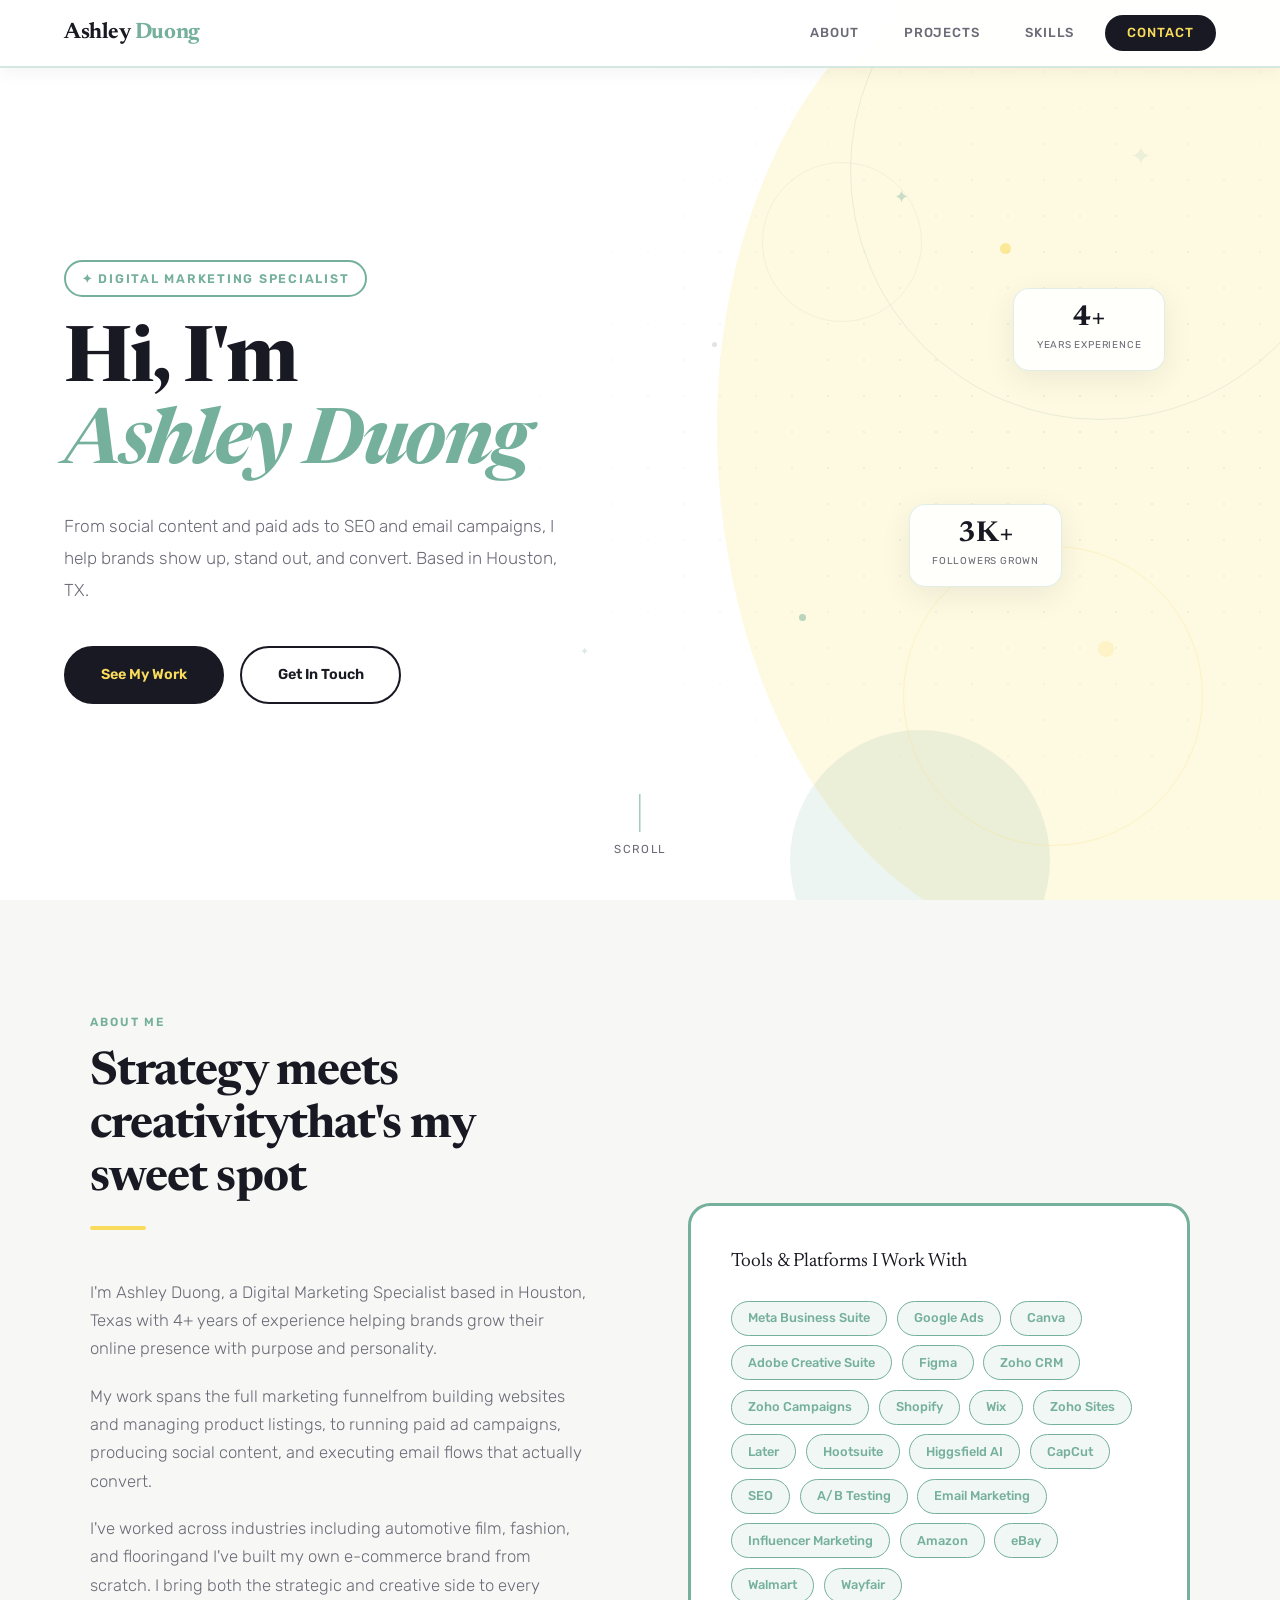
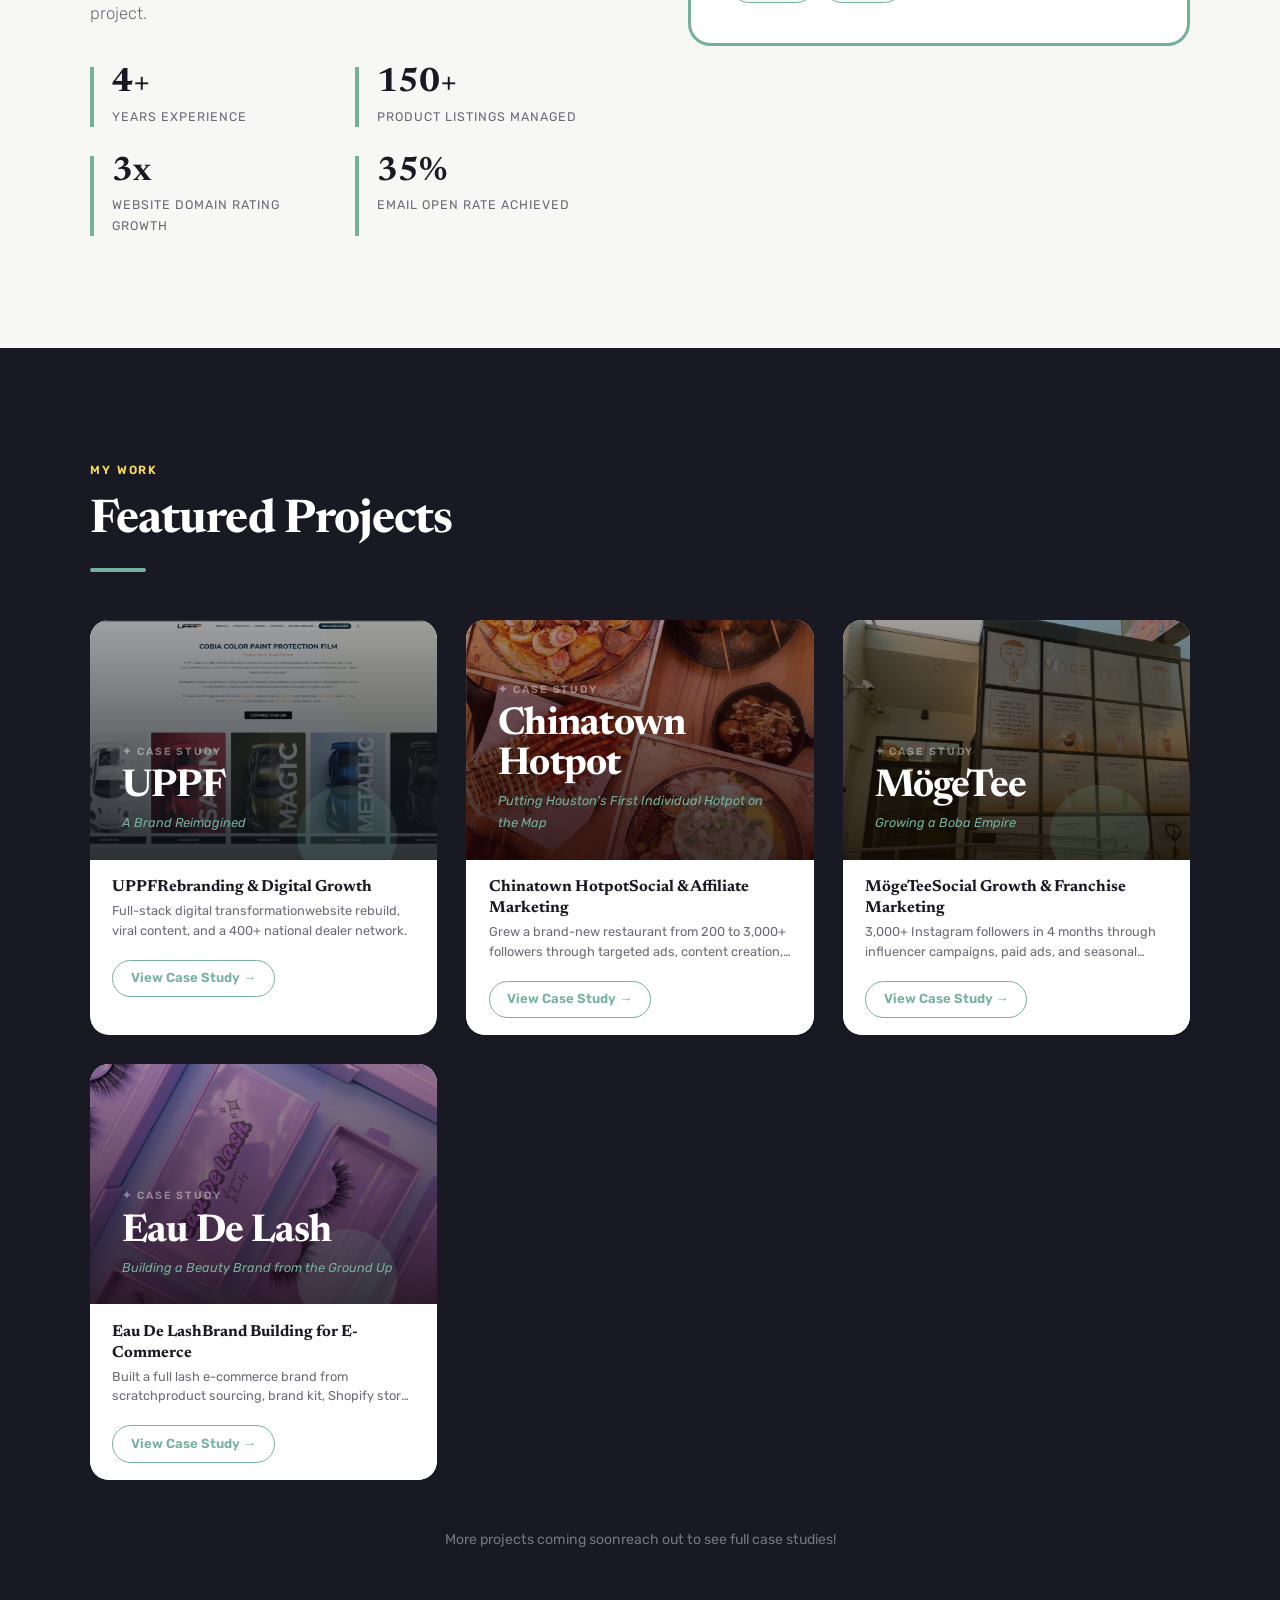
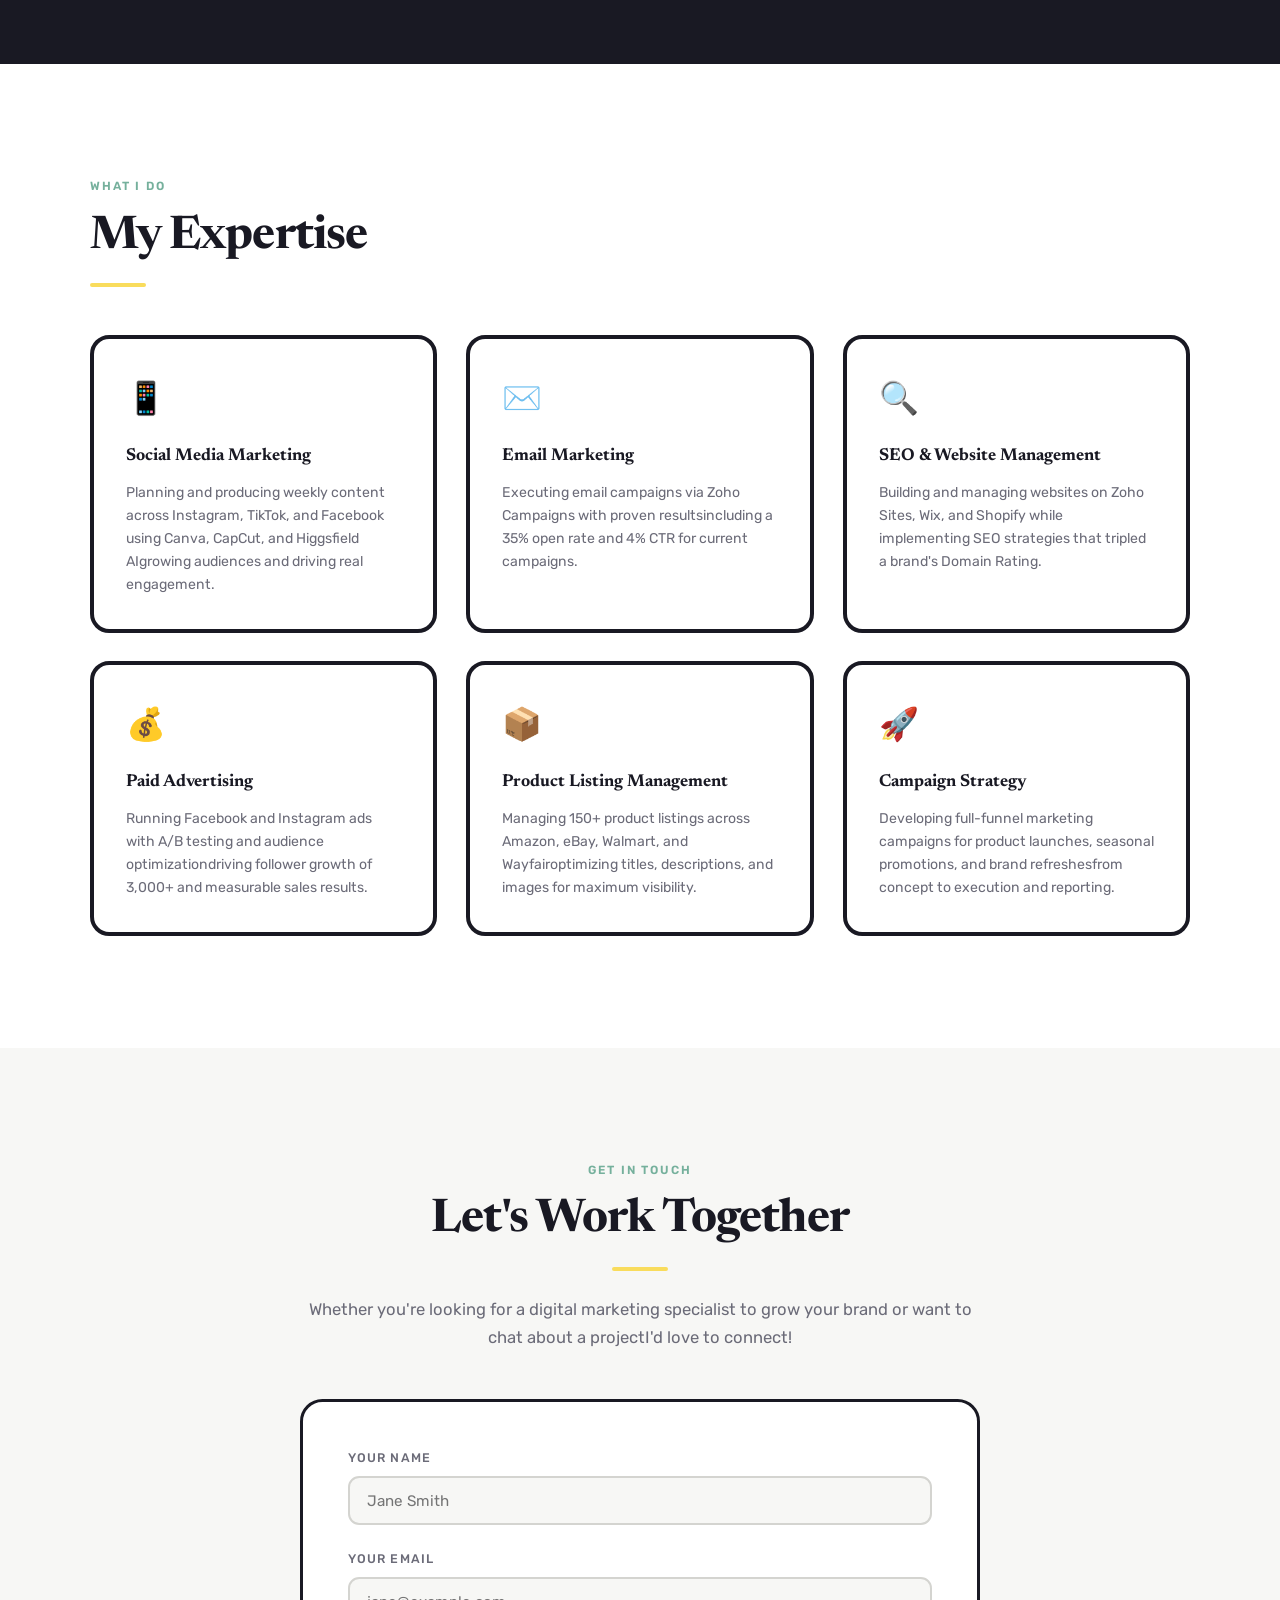
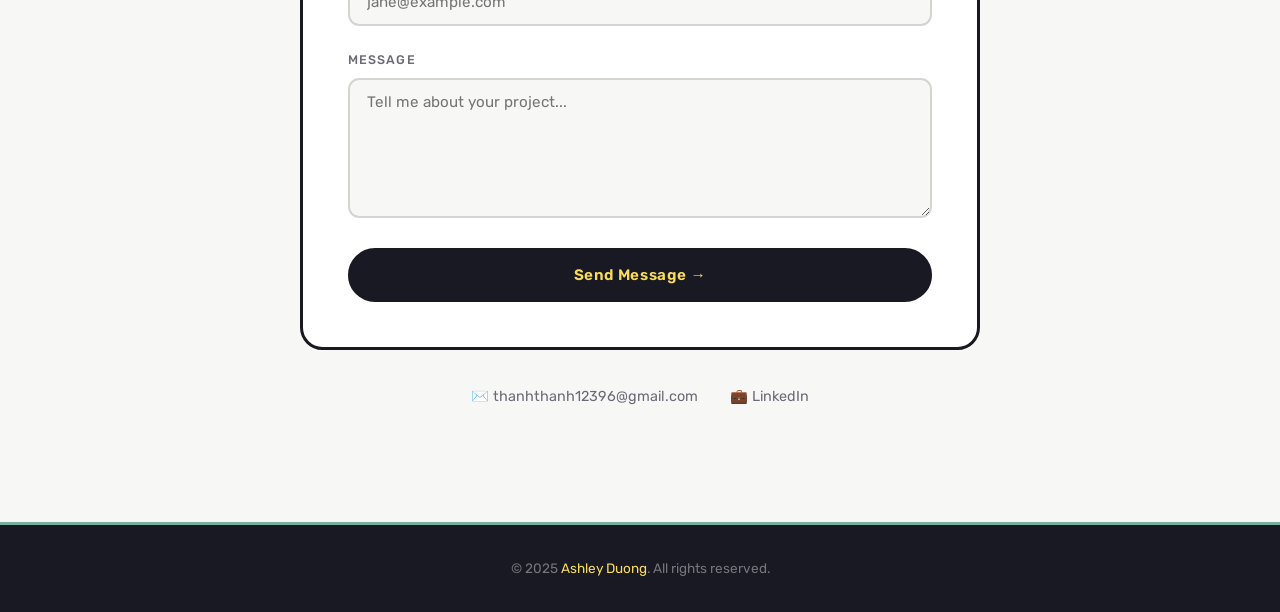
==== index.html @ 53555afc "Add parallax depth layers effect to hero banner" ====
<!DOCTYPE html>
<html lang="en">
<head>
  <meta charset="UTF-8" />
  <meta name="viewport" content="width=device-width, initial-scale=1.0" />
  <title>Ashley DuongDigital Marketing Specialist</title>
  <link href="https://fonts.googleapis.com/css2?family=Newsreader:ital,wght@0,400;0,700;1,400&family=Rubik:wght@300;400;500&display=swap" rel="stylesheet" />
  <style>
    *, *::before, *::after { box-sizing: border-box; margin: 0; padding: 0; }

    :root {
      --teal:   #75B09C;
      --dark:   #191923;
      --gold:   #F9DC5C;
      --white:  #ffffff;
      --off:    #f7f7f5;
      --muted:  #6b6b78;
      --border: #d4d4d0;
    }

    html { scroll-behavior: smooth; }

    body {
      font-family: 'Rubik', sans-serif;
      background: var(--white);
      color: var(--dark);
      font-size: 16px;
      line-height: 1.7;
    }

    /* NAV */
    nav {
      position: fixed;
      top: 0; left: 0; right: 0;
      z-index: 100;
      display: flex;
      justify-content: space-between;
      align-items: center;
      padding: 0 4rem;
      height: 68px;
      background: rgba(255,255,255,0.97);
      backdrop-filter: blur(12px);
      border-bottom: 2px solid rgba(117,176,156,0.3);
      box-shadow: 0 2px 20px rgba(0,0,0,0.06);
    }

    .nav-logo {
      font-family: 'Newsreader', serif;
      font-size: 1.4rem;
      font-weight: 700;
      color: var(--dark);
      text-decoration: none;
      letter-spacing: -0.02em;
      flex-shrink: 0;
    }
    .nav-logo span { color: var(--teal); }

    /* centre the links */
    .nav-links {
      display: flex;
      gap: 0;
      list-style: none;
      height: 100%;
    }
    .nav-links li { height: 100%; display: flex; align-items: center; }

    .nav-links a {
      text-decoration: none;
      color: var(--muted);
      font-size: 0.82rem;
      font-weight: 500;
      letter-spacing: 0.07em;
      text-transform: uppercase;
      padding: 0 1.4rem;
      height: 100%;
      display: flex;
      align-items: center;
      position: relative;
      transition: color 0.2s;
    }
    /* active underline */
    .nav-links a::after {
      content: '';
      position: absolute;
      bottom: 0; left: 1.4rem; right: 1.4rem;
      height: 3px;
      background: var(--teal);
      border-radius: 2px 2px 0 0;
      transform: scaleX(0);
      transition: transform 0.25s ease;
    }
    .nav-links a:hover { color: var(--dark); }
    .nav-links a:hover::after,
    .nav-links a.nav-active::after { transform: scaleX(1); }
    .nav-links a.nav-active { color: var(--dark); font-weight: 600; }

    .nav-cta {
      background: var(--dark) !important;
      color: var(--gold) !important;
      padding: 0.45rem 1.4rem !important;
      border-radius: 2rem;
      height: auto !important;
      margin-left: 0.5rem;
    }
    .nav-cta::after { display: none !important; }
    .nav-cta:hover { background: var(--teal) !important; color: var(--white) !important; }

    /* hamburger */
    .nav-hamburger {
      display: none;
      flex-direction: column;
      gap: 5px;
      cursor: pointer;
      padding: 6px;
      background: none;
      border: none;
      z-index: 110;
    }
    .nav-hamburger span {
      display: block;
      width: 24px; height: 2px;
      background: var(--dark);
      border-radius: 2px;
      transition: all 0.3s;
    }
    .nav-hamburger.open span:nth-child(1) { transform: translateY(7px) rotate(45deg); }
    .nav-hamburger.open span:nth-child(2) { opacity: 0; }
    .nav-hamburger.open span:nth-child(3) { transform: translateY(-7px) rotate(-45deg); }

    /* mobile drawer */
    .nav-drawer {
      display: none;
      position: fixed;
      top: 68px; left: 0; right: 0;
      background: var(--white);
      border-bottom: 3px solid var(--teal);
      box-shadow: 0 8px 32px rgba(0,0,0,0.1);
      z-index: 99;
      flex-direction: column;
      padding: 1rem 0;
      transform: translateY(-10px);
      opacity: 0;
      transition: transform 0.25s ease, opacity 0.25s ease;
      pointer-events: none;
    }
    .nav-drawer.open {
      transform: translateY(0);
      opacity: 1;
      pointer-events: all;
    }
    .nav-drawer a {
      display: block;
      padding: 0.9rem 2rem;
      text-decoration: none;
      color: var(--muted);
      font-size: 0.85rem;
      font-weight: 500;
      letter-spacing: 0.08em;
      text-transform: uppercase;
      border-left: 3px solid transparent;
      transition: all 0.2s;
    }
    .nav-drawer a:hover,
    .nav-drawer a.nav-active {
      color: var(--dark);
      border-left-color: var(--teal);
      background: rgba(117,176,156,0.06);
    }
    .nav-drawer a.nav-drawer-cta {
      margin: 0.8rem 2rem 0.2rem;
      background: var(--dark);
      color: var(--gold) !important;
      border-radius: 2rem;
      border-left: none;
      text-align: center;
      padding: 0.75rem 1rem;
    }
    .nav-drawer a.nav-drawer-cta:hover { background: var(--teal); color: var(--white) !important; }

    /* HERO */
    #home {
      min-height: 100vh;
      display: flex;
      align-items: center;
      padding: 8rem 4rem 4rem;
      position: relative;
      overflow: hidden;
      background: var(--white);
    }

    .hero-blob {
      position: absolute;
      top: -5%; right: -8%;
      width: 52%; height: 110%;
      background: var(--gold);
      border-radius: 50% 0 0 55%;
      opacity: 0.18;
      z-index: 0;
    }

    .hero-blob2 {
      position: absolute;
      bottom: -10%; right: 18%;
      width: 260px; height: 260px;
      background: var(--teal);
      border-radius: 50%;
      opacity: 0.13;
      z-index: 0;
    }

    /* ── PARALLAX DEPTH LAYERS ── */
    .px-layer {
      position: absolute;
      inset: 0;
      pointer-events: none;
      will-change: transform;
    }

    /* subtle dot-grid that fades toward the left */
    .px-mesh {
      position: absolute;
      inset: 0;
      background-image:
        radial-gradient(circle, rgba(117,176,156,0.28) 1px, transparent 1px);
      background-size: 36px 36px;
      background-position: 18px 18px;
      -webkit-mask-image: radial-gradient(ellipse 65% 80% at 82% 48%, black 0%, transparent 75%);
      mask-image: radial-gradient(ellipse 65% 80% at 82% 48%, black 0%, transparent 75%);
      opacity: 0.6;
    }

    /* ring outlines */
    .px-ring {
      position: absolute;
      border-radius: 50%;
    }
    .px-ring--1 {
      width: 500px; height: 500px;
      top: -80px; right: -70px;
      border: 1.5px solid rgba(117,176,156,0.16);
    }
    .px-ring--2 {
      width: 300px; height: 300px;
      bottom: 6%; right: 6%;
      border: 1px solid rgba(249,220,92,0.22);
    }
    .px-ring--3 {
      width: 160px; height: 160px;
      top: 18%; right: 28%;
      border: 1px solid rgba(117,176,156,0.1);
    }

    /* floating dots */
    .px-dot {
      position: absolute;
      border-radius: 50%;
    }
    .px-dot--1 { width:11px; height:11px; background:var(--gold);  opacity:0.55; right:21%; top:27%; }
    .px-dot--2 { width: 7px; height: 7px; background:var(--teal);  opacity:0.50; right:37%; bottom:31%; }
    .px-dot--3 { width:16px; height:16px; background:var(--gold);  opacity:0.20; right:13%; bottom:27%; }
    .px-dot--4 { width: 5px; height: 5px; background:var(--dark);  opacity:0.12; right:44%; top:38%; }

    /* sparkle marks */
    .px-sparkle {
      position: absolute;
      font-style: normal;
      color: var(--teal);
      line-height: 1;
      user-select: none;
    }
    .px-sparkle--1 { font-size:1.1rem; opacity:0.38; right:29%; top:21%; }
    .px-sparkle--2 { font-size:0.7rem; opacity:0.25; right:54%; bottom:27%; }
    .px-sparkle--3 { font-size:1.6rem; opacity:0.12; right:10%; top:16%; }

    /* glassmorphism floating stat cards */
    .px-stat {
      position: absolute;
      background: rgba(255,255,255,0.88);
      backdrop-filter: blur(14px);
      -webkit-backdrop-filter: blur(14px);
      border: 1px solid rgba(117,176,156,0.22);
      border-radius: 16px;
      padding: 1rem 1.4rem;
      display: flex;
      flex-direction: column;
      align-items: center;
      gap: 0.2rem;
      box-shadow: 0 8px 32px rgba(0,0,0,0.07), 0 1px 0 rgba(255,255,255,0.9) inset;
      animation: px-rise 0.9s cubic-bezier(.23,1,.32,1) both;
    }
    .px-stat--1 { right:9%;  top:32%; animation-delay:0.25s; }
    .px-stat--2 { right:17%; top:56%; animation-delay:0.45s; }

    .px-stat-num {
      font-family: 'Newsreader', serif;
      font-size: 1.8rem;
      font-weight: 700;
      color: var(--dark);
      line-height: 1;
    }
    .px-stat-label {
      font-size: 0.62rem;
      color: var(--muted);
      text-transform: uppercase;
      letter-spacing: 0.08em;
      white-space: nowrap;
    }

    @keyframes px-rise {
      from { opacity:0; transform:translateY(18px); }
      to   { opacity:1; transform:translateY(0); }
    }

    /* hide all parallax decorations on small screens */
    @media (max-width: 900px) {
      .px-layer:not(#heroContentLayer) { display: none; }
      .px-stat, .px-ring, .px-dot, .px-sparkle, .px-mesh { display: none; }
    }

    .hero-content { position: relative; z-index: 1; max-width: 680px; }

    .hero-tag {
      display: inline-flex;
      align-items: center;
      gap: 0.5rem;
      font-size: 0.78rem;
      letter-spacing: 0.14em;
      text-transform: uppercase;
      color: var(--teal);
      font-weight: 600;
      margin-bottom: 1.6rem;
      border: 2px solid var(--teal);
      padding: 0.35rem 1rem;
      border-radius: 2rem;
    }

    .hero-title {
      font-family: 'Newsreader', serif;
      font-size: clamp(3rem, 6vw, 5.5rem);
      line-height: 1.07;
      letter-spacing: -0.03em;
      margin-bottom: 1.5rem;
      color: var(--dark);
    }

    .hero-title em { font-style: italic; color: var(--teal); }

    .hero-title .hl {
      background: var(--gold);
      padding: 0 0.12em;
      border-radius: 4px;
    }

    .hero-sub {
      font-size: 1.08rem;
      color: var(--muted);
      max-width: 500px;
      margin-bottom: 2.5rem;
      font-weight: 300;
      line-height: 1.85;
    }

    .hero-btns { display: flex; gap: 1rem; flex-wrap: wrap; }

    .btn-primary {
      background: var(--dark);
      color: var(--gold);
      padding: 0.9rem 2.2rem;
      border-radius: 2rem;
      text-decoration: none;
      font-size: 0.9rem;
      font-weight: 600;
      border: 2px solid var(--dark);
      transition: all 0.25s;
    }

    .btn-primary:hover { background: var(--teal); border-color: var(--teal); color: var(--white); transform: translateY(-3px); }

    .btn-secondary {
      border: 2px solid var(--dark);
      color: var(--dark);
      padding: 0.9rem 2.2rem;
      border-radius: 2rem;
      text-decoration: none;
      font-size: 0.9rem;
      font-weight: 600;
      transition: all 0.25s;
    }

    .btn-secondary:hover { background: var(--dark); color: var(--gold); transform: translateY(-3px); }

    .hero-scroll {
      position: absolute;
      bottom: 2.5rem; left: 50%;
      transform: translateX(-50%);
      display: flex; flex-direction: column; align-items: center; gap: 0.5rem;
      color: var(--muted);
      font-size: 0.72rem; letter-spacing: 0.12em; text-transform: uppercase;
      animation: bounce 2s infinite;
    }

    .scroll-line { width: 1px; height: 38px; background: var(--teal); }

    @keyframes bounce {
      0%,100% { transform: translateX(-50%) translateY(0); }
      50%      { transform: translateX(-50%) translateY(7px); }
    }

    /* SECTIONS */
    section { padding: 7rem 4rem; }

    .section-label {
      font-size: 0.74rem; letter-spacing: 0.16em; text-transform: uppercase;
      color: var(--teal); font-weight: 600; margin-bottom: 0.9rem;
    }

    .section-title {
      font-family: 'Newsreader', serif;
      font-size: clamp(2rem, 4vw, 2.9rem);
      line-height: 1.15; letter-spacing: -0.02em; margin-bottom: 1.2rem;
    }

    .divider {
      width: 56px; height: 4px;
      background: var(--gold); border-radius: 2px; margin-bottom: 3rem;
    }

    /* ABOUT */
    #about { background: var(--off); }

    .about-grid {
      display: grid; grid-template-columns: 1fr 1fr;
      gap: 6rem; align-items: center;
      max-width: 1100px; margin: 0 auto;
    }

    .about-text p { color: var(--muted); margin-bottom: 1.2rem; font-weight: 300; font-size: 1.04rem; }

    .about-stats { display: grid; grid-template-columns: 1fr 1fr; gap: 1.8rem; margin-top: 2.5rem; }

    .stat { border-left: 4px solid var(--teal); padding-left: 1.1rem; }

    .stat-num { font-family: 'Newsreader', serif; font-size: 2.1rem; font-weight: 700; color: var(--dark); line-height: 1; }

    .stat-label { font-size: 0.78rem; color: var(--muted); text-transform: uppercase; letter-spacing: 0.08em; margin-top: 0.3rem; }

    .about-card {
      background: var(--white);
      border: 3px solid var(--teal);
      border-radius: 1.4rem; padding: 2.5rem;
    }

    .about-card-title { font-family: 'Newsreader', serif; font-size: 1.2rem; margin-bottom: 1.4rem; }

    .tag-list { display: flex; flex-wrap: wrap; gap: 0.6rem; }

    .tag {
      background: rgba(117,176,156,0.1);
      color: var(--teal);
      border: 1.5px solid var(--teal);
      padding: 0.35rem 1rem; border-radius: 2rem;
      font-size: 0.8rem; font-weight: 500;
    }

    /* SKILLS */
    #skills { background: var(--white); }

    .skills-wrap { max-width: 1100px; margin: 0 auto; }

    .skills-grid { display: grid; grid-template-columns: repeat(3, 1fr); gap: 1.8rem; }

    .skill-card {
      background: var(--white);
      border: 4px solid var(--dark);
      border-radius: 1.2rem; padding: 2rem;
      transition: transform 0.25s, box-shadow 0.25s, border-color 0.25s;
    }

    .skill-card:hover {
      transform: translateY(-6px);
      box-shadow: 6px 6px 0 var(--gold);
      border-color: var(--teal);
    }

    .skill-icon { font-size: 2rem; margin-bottom: 1rem; }

    .skill-card h3 { font-family: 'Newsreader', serif; font-size: 1.08rem; margin-bottom: 0.6rem; }

    .skill-card p { font-size: 0.88rem; color: var(--muted); line-height: 1.65; }

    /* PROJECTS */
    #projects { background: var(--dark); }

    #projects .section-label { color: var(--gold); }
    #projects .section-title { color: var(--white); }
    #projects .divider { background: var(--teal); }

    .projects-wrap { max-width: 1100px; margin: 0 auto; }

    .projects-grid { display: grid; grid-template-columns: repeat(3, 1fr); gap: 1.8rem; }

    .project-card {
      background: var(--white);
      border: none;
      border-radius: 1.2rem;
      overflow: hidden;
      padding: 0;
      display: flex;
      flex-direction: column;
      transition: transform 0.3s cubic-bezier(.22,.68,0,1.2), box-shadow 0.3s;
    }

    .project-card:hover {
      transform: translateY(-10px);
      box-shadow: 0 24px 50px rgba(0,0,0,0.4);
    }

    .project-img-area {
      flex: 3;
      position: relative;
      overflow: hidden;
      min-height: 190px;
    }

    .project-info-area,
    .project-body {
      flex: none;
      background: var(--white);
      padding: 1.1rem 1.4rem;
      display: flex;
      flex-direction: column;
      justify-content: center;
      align-items: flex-start;
    }

    .project-info-area h3,
    .project-body h3 {
      font-family: 'Newsreader', serif;
      font-size: 1rem;
      color: var(--dark);
      margin-bottom: 0.2rem;
      line-height: 1.3;
    }

    .proj-desc {
      font-size: 0.8rem;
      color: var(--muted);
      line-height: 1.55;
      display: -webkit-box;
      -webkit-line-clamp: 2;
      -webkit-box-orient: vertical;
      overflow: hidden;
    }

    /* CONTACT */
    #contact { background: var(--off); }

    .contact-wrap { max-width: 680px; margin: 0 auto; text-align: center; }

    .contact-wrap .divider { margin: 0 auto 1.5rem; }

    .contact-wrap > p { color: var(--muted); margin-bottom: 3rem; font-size: 1.04rem; }

    .contact-form {
      background: var(--white);
      border: 3px solid var(--dark);
      border-radius: 1.4rem; padding: 2.8rem; text-align: left;
    }

    .form-group { margin-bottom: 1.4rem; }

    .form-group label {
      display: block; font-size: 0.78rem; text-transform: uppercase;
      letter-spacing: 0.09em; color: var(--muted); margin-bottom: 0.5rem; font-weight: 500;
    }

    .form-group input,
    .form-group textarea {
      width: 100%; padding: 0.85rem 1.1rem;
      border: 2px solid var(--border); border-radius: 0.7rem;
      font-family: 'Rubik', sans-serif; font-size: 0.95rem;
      background: var(--off); color: var(--dark);
      outline: none; transition: border-color 0.2s;
    }

    .form-group input:focus,
    .form-group textarea:focus { border-color: var(--teal); }

    .form-group textarea { height: 140px; resize: vertical; }

    .form-submit {
      width: 100%; background: var(--dark); color: var(--gold);
      border: 2px solid var(--dark); padding: 1rem; border-radius: 2rem;
      font-family: 'Rubik', sans-serif; font-size: 0.95rem; font-weight: 600;
      cursor: pointer; transition: all 0.2s; letter-spacing: 0.04em;
    }

    .form-submit:hover { background: var(--teal); border-color: var(--teal); color: var(--white); }

    .contact-links { display: flex; justify-content: center; gap: 2rem; margin-top: 2.2rem; flex-wrap: wrap; }

    .contact-link {
      color: var(--muted); text-decoration: none; font-size: 0.9rem;
      display: flex; align-items: center; gap: 0.4rem; transition: color 0.2s;
    }

    .contact-link:hover { color: var(--teal); }

    /* FOOTER */
    footer {
      background: var(--dark); color: rgba(255,255,255,0.4);
      text-align: center; padding: 2rem; font-size: 0.85rem;
      border-top: 3px solid var(--teal);
    }

    footer span { color: var(--gold); }

    /* FADE IN */
    .fade-in { opacity: 0; transform: translateY(22px); transition: opacity 0.65s ease, transform 0.65s ease; }
    .fade-in.visible { opacity: 1; transform: translateY(0); }

    /* RESPONSIVE */
    @media (max-width: 900px) {
      nav { padding: 0 1.5rem; }
      .nav-links { display: none; }
      .nav-hamburger { display: flex; }
      .nav-drawer { display: flex; }
      section { padding: 5rem 1.5rem; }
      #home { padding: 7rem 1.5rem 4rem; }
      .about-grid { grid-template-columns: 1fr; gap: 3rem; }
      .skills-grid { grid-template-columns: 1fr; }
      .projects-grid { grid-template-columns: 1fr; }
    }

    /* FEATURED PROJECT CARD */
    .project-cover {
      flex: none;
      height: 240px;
      background: linear-gradient(135deg, #191923 0%, #192820 100%);
      padding: 1.8rem 2rem 1.6rem;
      position: relative; overflow: hidden;
      display: flex; flex-direction: column; justify-content: flex-end;
    }
    .project-cover::before {
      content: ''; position: absolute;
      top: -35px; right: -35px;
      width: 150px; height: 150px;
      border-radius: 50%; background: var(--gold); opacity: 0.09;
    }
    .project-cover::after {
      content: ''; position: absolute;
      bottom: -25px; right: 40px;
      width: 100px; height: 100px;
      border-radius: 50%; background: var(--teal); opacity: 0.15;
    }
    .cover-tag {
      font-size: 0.66rem; letter-spacing: 0.18em; text-transform: uppercase;
      color: rgba(255,255,255,0.4); font-weight: 600;
      margin-bottom: 0.4rem; position: relative; z-index: 1;
    }
    .cover-brand {
      font-family: 'Newsreader', serif;
      font-size: 2.4rem; font-weight: 700; color: var(--white);
      line-height: 1.05; letter-spacing: -0.02em;
      position: relative; z-index: 1;
    }
    .cover-sub {
      font-size: 0.8rem; color: var(--teal);
      margin-top: 0.3rem; font-style: italic;
      position: relative; z-index: 1;
    }
    .project-body { flex: none; }
    .view-case-study {
      display: inline-flex; align-items: center; gap: 0.4rem;
      margin-top: 1.2rem; font-size: 0.82rem; font-weight: 600;
      color: var(--teal); text-decoration: none;
      border: 1.5px solid var(--teal); padding: 0.4rem 1.1rem;
      border-radius: 2rem; transition: all 0.2s;
    }
    .view-case-study:hover { background: var(--teal); color: var(--white); }

    /* SECTION PROGRESS BAR */
    .section-progress {
      position: fixed;
      top: 73px; left: 0; right: 0;
      z-index: 90;
      background: var(--white);
      border-bottom: 1.5px solid rgba(0,0,0,0.07);
      box-shadow: 0 2px 16px rgba(0,0,0,0.06);
      transform: translateY(-100%);
      opacity: 0;
      transition: transform 0.35s ease, opacity 0.35s ease;
      pointer-events: none;
    }
    .section-progress.visible {
      transform: translateY(0);
      opacity: 1;
      pointer-events: all;
    }
    .progress-inner {
      max-width: 700px;
      margin: 0 auto;
      display: flex;
      align-items: center;
      padding: 0 2rem;
    }
    .progress-step {
      display: flex;
      flex-direction: column;
      align-items: center;
      gap: 0.3rem;
      padding: 0.8rem 1rem;
      cursor: pointer;
      text-decoration: none;
      flex: 1;
      position: relative;
      transition: all 0.2s;
    }
    .step-dot {
      width: 10px; height: 10px;
      border-radius: 50%;
      background: #d4d4d0;
      border: 2px solid #d4d4d0;
      transition: all 0.3s;
      position: relative;
      z-index: 1;
    }
    .step-label {
      font-size: 0.68rem;
      letter-spacing: 0.1em;
      text-transform: uppercase;
      font-weight: 600;
      color: var(--muted);
      transition: color 0.3s;
      white-space: nowrap;
    }
    .progress-step.active .step-dot {
      background: var(--teal);
      border-color: var(--teal);
      box-shadow: 0 0 0 4px rgba(117,176,156,0.2);
      transform: scale(1.3);
    }
    .progress-step.active .step-label { color: var(--dark); }
    .progress-step.done .step-dot {
      background: var(--teal);
      border-color: var(--teal);
    }
    .progress-step.done .step-label { color: var(--teal); }
    .progress-step:hover .step-label { color: var(--dark); }

    /* connecting line between dots */
    .progress-line {
      flex: 1;
      height: 2px;
      background: #d4d4d0;
      position: relative;
      overflow: hidden;
      border-radius: 1px;
      margin-bottom: 1.1rem;
    }
    .progress-line-fill {
      position: absolute;
      left: 0; top: 0; bottom: 0;
      width: 0%;
      background: var(--teal);
      transition: width 0.4s ease;
      border-radius: 1px;
    }

    @media (max-width: 900px) {
      .section-progress { top: 61px; }
      .step-label { display: none; }
      .progress-step { padding: 0.8rem 0.5rem; }
    }
  </style>
</head>
<body>

  <!-- NAV -->
  <nav>
    <a href="#home" class="nav-logo">Ashley <span>Duong</span></a>
    <ul class="nav-links">
      <li><a href="#about">About</a></li>
      <li><a href="#projects">Projects</a></li>
      <li><a href="#skills">Skills</a></li>
      <li><a href="#contact" class="nav-cta">Contact</a></li>
    </ul>
    <button class="nav-hamburger" id="hamburger" aria-label="Open menu">
      <span></span><span></span><span></span>
    </button>
  </nav>

  <!-- MOBILE DRAWER -->
  <div class="nav-drawer" id="navDrawer">
    <a href="#about">About</a>
    <a href="#projects">Projects</a>
    <a href="#skills">Skills</a>
    <a href="#contact" class="nav-drawer-cta">Contact</a>
  </div>

  <!-- HERO -->
  <section id="home">

    <!-- ▸ Layer 1 — deepest / slowest: gold blob + dot-grid mesh -->
    <div class="px-layer" data-mouse="0.016" data-scroll="0.16">
      <div class="hero-blob"></div>
      <div class="px-mesh"></div>
    </div>

    <!-- ▸ Layer 2 — mid: teal blob + ring outlines -->
    <div class="px-layer" data-mouse="0.036" data-scroll="0.30">
      <div class="hero-blob2"></div>
      <div class="px-ring px-ring--1"></div>
      <div class="px-ring px-ring--2"></div>
      <div class="px-ring px-ring--3"></div>
    </div>

    <!-- ▸ Layer 3 — near: dots, sparkles, floating stat cards -->
    <div class="px-layer" data-mouse="0.068" data-scroll="0.46">
      <div class="px-dot px-dot--1"></div>
      <div class="px-dot px-dot--2"></div>
      <div class="px-dot px-dot--3"></div>
      <div class="px-dot px-dot--4"></div>
      <span class="px-sparkle px-sparkle--1">✦</span>
      <span class="px-sparkle px-sparkle--2">✦</span>
      <span class="px-sparkle px-sparkle--3">✦</span>
      <div class="px-stat px-stat--1">
        <span class="px-stat-num">4+</span>
        <span class="px-stat-label">Years Experience</span>
      </div>
      <div class="px-stat px-stat--2">
        <span class="px-stat-num">3K+</span>
        <span class="px-stat-label">Followers Grown</span>
      </div>
    </div>

    <!-- ▸ Foreground content — almost no movement, stays grounded -->
    <div class="hero-content" id="heroContent">
      <div class="hero-tag">✦ Digital Marketing Specialist</div>
      <h1 class="hero-title">
        Hi, I'm<br>
        <em>Ashley Duong</em>
      </h1>
      <p class="hero-sub">
        From social content and paid ads to SEO and email campaigns, I help brands show up, stand out, and convert. Based in Houston, TX.
      </p>
      <div class="hero-btns">
        <a href="#projects" class="btn-primary">See My Work</a>
        <a href="#contact" class="btn-secondary">Get In Touch</a>
      </div>
    </div>

    <div class="hero-scroll">
      <div class="scroll-line"></div>
      Scroll
    </div>
  </section>

  <!-- SECTION PROGRESS BAR -->
  <div class="section-progress" id="sectionProgress">
    <div class="progress-inner">
      <a href="#about" class="progress-step" data-section="about">
        <div class="step-dot"></div>
        <span class="step-label">About</span>
      </a>
      <div class="progress-line"><div class="progress-line-fill" id="line1"></div></div>
      <a href="#projects" class="progress-step" data-section="projects">
        <div class="step-dot"></div>
        <span class="step-label">Projects</span>
      </a>
      <div class="progress-line"><div class="progress-line-fill" id="line2"></div></div>
      <a href="#skills" class="progress-step" data-section="skills">
        <div class="step-dot"></div>
        <span class="step-label">Skills</span>
      </a>
      <div class="progress-line"><div class="progress-line-fill" id="line3"></div></div>
      <a href="#contact" class="progress-step" data-section="contact">
        <div class="step-dot"></div>
        <span class="step-label">Contact</span>
      </a>
    </div>
  </div>

  <!-- ABOUT -->
  <section id="about">
    <div class="about-grid">
      <div class="about-text fade-in">
        <div class="section-label">About Me</div>
        <h2 class="section-title">Strategy meets creativitythat's my sweet spot</h2>
        <div class="divider"></div>
        <p>I'm Ashley Duong, a Digital Marketing Specialist based in Houston, Texas with 4+ years of experience helping brands grow their online presence with purpose and personality.</p>
        <p>My work spans the full marketing funnelfrom building websites and managing product listings, to running paid ad campaigns, producing social content, and executing email flows that actually convert.</p>
        <p>I've worked across industries including automotive film, fashion, and flooringand I've built my own e-commerce brand from scratch. I bring both the strategic and creative side to every project.</p>
        <div class="about-stats">
          <div class="stat"><div class="stat-num">4+</div><div class="stat-label">Years Experience</div></div>
          <div class="stat"><div class="stat-num">150+</div><div class="stat-label">Product Listings Managed</div></div>
          <div class="stat"><div class="stat-num">3x</div><div class="stat-label">Website Domain Rating Growth</div></div>
          <div class="stat"><div class="stat-num">35%</div><div class="stat-label">Email Open Rate Achieved</div></div>
        </div>
      </div>
      <div class="fade-in">
        <div class="about-card">
          <div class="about-card-title">Tools & Platforms I Work With</div>
          <div class="tag-list">
            <span class="tag">Meta Business Suite</span><span class="tag">Google Ads</span>
            <span class="tag">Canva</span><span class="tag">Adobe Creative Suite</span>
            <span class="tag">Figma</span><span class="tag">Zoho CRM</span>
            <span class="tag">Zoho Campaigns</span><span class="tag">Shopify</span>
            <span class="tag">Wix</span><span class="tag">Zoho Sites</span>
            <span class="tag">Later</span><span class="tag">Hootsuite</span>
            <span class="tag">Higgsfield AI</span><span class="tag">CapCut</span>
            <span class="tag">SEO</span><span class="tag">A/B Testing</span>
            <span class="tag">Email Marketing</span><span class="tag">Influencer Marketing</span>
            <span class="tag">Amazon</span><span class="tag">eBay</span>
            <span class="tag">Walmart</span><span class="tag">Wayfair</span>
          </div>
        </div>
      </div>
    </div>
  </section>

  <!-- PROJECTS -->
  <section id="projects">
    <div class="projects-wrap">
      <div class="section-label fade-in">My Work</div>
      <h2 class="section-title fade-in">Featured Projects</h2>
      <div class="divider fade-in"></div>
      <div class="projects-grid">

        <div class="project-card project-card--featured fade-in">
          <div class="project-cover" style="background: url('Portolio-images/Website-after/Screenshot%202026-05-20%20201746.png') center center / cover no-repeat;">
            <div style="position:absolute;inset:0;background:linear-gradient(to top,rgba(15,20,25,0.88) 0%,rgba(15,20,25,0.4) 100%);border-radius:inherit;"></div>
            <div class="cover-tag" style="position:relative;z-index:1;">✦ Case Study</div>
            <div class="cover-brand" style="position:relative;z-index:1;">UPPF</div>
            <div class="cover-sub" style="position:relative;z-index:1;">A Brand Reimagined</div>
          </div>
          <div class="project-body">
            <h3>UPPFRebranding & Digital Growth</h3>
            <p class="proj-desc">Full-stack digital transformationwebsite rebuild, viral content, and a 400+ national dealer network.</p>
            <a href="uppf.html" class="view-case-study">View Case Study →</a>
          </div>
        </div>

        <div class="project-card project-card--featured fade-in">
          <div class="project-cover" style="background: url('Portolio-images/Tasty-Point/Screenshot%202026-05-26%20181006.png') center center / cover no-repeat;">
            <div style="position:absolute;inset:0;background:linear-gradient(to top,rgba(30,5,5,0.88) 0%,rgba(30,5,5,0.4) 100%);border-radius:inherit;"></div>
            <div class="cover-tag" style="position:relative;z-index:1;">✦ Case Study</div>
            <div class="cover-brand" style="position:relative;z-index:1;">Chinatown Hotpot</div>
            <div class="cover-sub" style="position:relative;z-index:1;">Putting Houston's First Individual Hotpot on the Map</div>
          </div>
          <div class="project-body">
            <h3>Chinatown HotpotSocial & Affiliate Marketing</h3>
            <p class="proj-desc">Grew a brand-new restaurant from 200 to 3,000+ followers through targeted ads, content creation, and affiliate marketing.</p>
            <a href="hotpot.html" class="view-case-study">View Case Study →</a>
          </div>
        </div>

        <div class="project-card project-card--featured fade-in">
          <div class="project-cover" style="background: url('Portolio-images/Mogetee/731906F3-6FA8-49E6-BCA2-962BC30CC84A_1_105_c.jpeg') center center / cover no-repeat;">
            <div style="position:absolute;inset:0;background:linear-gradient(to top,rgba(20,12,0,0.88) 0%,rgba(20,12,0,0.4) 100%);border-radius:inherit;"></div>
            <div class="cover-tag" style="position:relative;z-index:1;">✦ Case Study</div>
            <div class="cover-brand" style="position:relative;z-index:1;">MögeTee</div>
            <div class="cover-sub" style="position:relative;z-index:1;">Growing a Boba Empire</div>
          </div>
          <div class="project-body">
            <h3>MögeTeeSocial Growth & Franchise Marketing</h3>
            <p class="proj-desc">3,000+ Instagram followers in 4 months through influencer campaigns, paid ads, and seasonal promotions across 50+ US locations.</p>
            <a href="mogetee.html" class="view-case-study">View Case Study →</a>
          </div>
        </div>

        <div class="project-card project-card--featured fade-in">
          <div class="project-cover" style="background: url('Portolio-images/Eaudelash/EauDeLash-newbox.jpeg') center center / cover no-repeat;">
            <div style="position:absolute;inset:0;background:linear-gradient(to top,rgba(25,10,20,0.88) 0%,rgba(25,10,20,0.4) 100%);border-radius:inherit;"></div>
            <div class="cover-tag" style="position:relative;z-index:1;">✦ Case Study</div>
            <div class="cover-brand" style="position:relative;z-index:1;">Eau De Lash</div>
            <div class="cover-sub" style="position:relative;z-index:1;">Building a Beauty Brand from the Ground Up</div>
          </div>
          <div class="project-body">
            <h3>Eau De LashBrand Building for E-Commerce</h3>
            <p class="proj-desc">Built a full lash e-commerce brand from scratchproduct sourcing, brand kit, Shopify store, and 1,300+ followers across 3 social channels.</p>
            <a href="eaulash.html" class="view-case-study">View Case Study →</a>
          </div>
        </div>

      </div>
      <p style="text-align:center; margin-top:3rem; color:rgba(255,255,255,0.4); font-size:0.88rem;">
        More projects coming soonreach out to see full case studies!
      </p>
    </div>
  </section>

  <!-- SKILLS -->
  <section id="skills">
    <div class="skills-wrap">
      <div class="section-label fade-in">What I Do</div>
      <h2 class="section-title fade-in">My Expertise</h2>
      <div class="divider fade-in"></div>
      <div class="skills-grid">
        <div class="skill-card fade-in">
          <div class="skill-icon">📱</div>
          <h3>Social Media Marketing</h3>
          <p>Planning and producing weekly content across Instagram, TikTok, and Facebook using Canva, CapCut, and Higgsfield AIgrowing audiences and driving real engagement.</p>
        </div>
        <div class="skill-card fade-in">
          <div class="skill-icon">✉️</div>
          <h3>Email Marketing</h3>
          <p>Executing email campaigns via Zoho Campaigns with proven resultsincluding a 35% open rate and 4% CTR for current campaigns.</p>
        </div>
        <div class="skill-card fade-in">
          <div class="skill-icon">🔍</div>
          <h3>SEO & Website Management</h3>
          <p>Building and managing websites on Zoho Sites, Wix, and Shopify while implementing SEO strategies that tripled a brand's Domain Rating.</p>
        </div>
        <div class="skill-card fade-in">
          <div class="skill-icon">💰</div>
          <h3>Paid Advertising</h3>
          <p>Running Facebook and Instagram ads with A/B testing and audience optimizationdriving follower growth of 3,000+ and measurable sales results.</p>
        </div>
        <div class="skill-card fade-in">
          <div class="skill-icon">📦</div>
          <h3>Product Listing Management</h3>
          <p>Managing 150+ product listings across Amazon, eBay, Walmart, and Wayfairoptimizing titles, descriptions, and images for maximum visibility.</p>
        </div>
        <div class="skill-card fade-in">
          <div class="skill-icon">🚀</div>
          <h3>Campaign Strategy</h3>
          <p>Developing full-funnel marketing campaigns for product launches, seasonal promotions, and brand refreshesfrom concept to execution and reporting.</p>
        </div>
      </div>
    </div>
  </section>

  <!-- CONTACT -->
  <section id="contact">
    <div class="contact-wrap">
      <div class="section-label fade-in">Get In Touch</div>
      <h2 class="section-title fade-in">Let's Work Together</h2>
      <div class="divider fade-in"></div>
      <p class="fade-in">Whether you're looking for a digital marketing specialist to grow your brand or want to chat about a projectI'd love to connect!</p>
      <div class="contact-form fade-in">
        <div class="form-group">
          <label>Your Name</label>
          <input type="text" placeholder="Jane Smith" />
        </div>
        <div class="form-group">
          <label>Your Email</label>
          <input type="email" placeholder="jane@example.com" />
        </div>
        <div class="form-group">
          <label>Message</label>
          <textarea placeholder="Tell me about your project..."></textarea>
        </div>
        <button class="form-submit">Send Message →</button>
      </div>
      <div class="contact-links fade-in">
        <a href="mailto:thanhthanh12396@gmail.com" class="contact-link">✉️ thanhthanh12396@gmail.com</a>
        <a href="https://linkedin.com" target="_blank" class="contact-link">💼 LinkedIn</a>
      </div>
    </div>
  </section>

  <!-- FOOTER -->
  <footer>
    <p>© 2025 <span>Ashley Duong</span>. All rights reserved.</p>
  </footer>

  <script>
    // Fade-in on scroll
    const observer = new IntersectionObserver((entries) => {
      entries.forEach(e => { if (e.isIntersecting) e.target.classList.add('visible'); });
    }, { threshold: 0.1 });
    document.querySelectorAll('.fade-in').forEach(el => observer.observe(el));

    // Hamburger menu
    const hamburger = document.getElementById('hamburger');
    const navDrawer = document.getElementById('navDrawer');
    hamburger.addEventListener('click', () => {
      hamburger.classList.toggle('open');
      navDrawer.classList.toggle('open');
    });
    // Close drawer on link click
    navDrawer.querySelectorAll('a').forEach(a => {
      a.addEventListener('click', () => {
        hamburger.classList.remove('open');
        navDrawer.classList.remove('open');
      });
    });

    // Section progress bar + nav active state
    const progressBar   = document.getElementById('sectionProgress');
    const heroSection   = document.getElementById('home');
    const sectionIds    = ['about', 'projects', 'skills', 'contact'];
    const steps         = document.querySelectorAll('.progress-step');
    const lines         = [
      document.getElementById('line1'),
      document.getElementById('line2'),
      document.getElementById('line3'),
    ];
    const navLinks       = document.querySelectorAll('.nav-links a:not(.nav-cta)');
    const drawerLinks    = document.querySelectorAll('.nav-drawer a:not(.nav-drawer-cta)');

    function updateProgress() {
      const scrollY     = window.scrollY;
      const heroBottom  = heroSection.offsetTop + heroSection.offsetHeight;

      // Show / hide the progress bar
      if (scrollY > heroBottom - 120) {
        progressBar.classList.add('visible');
      } else {
        progressBar.classList.remove('visible');
      }

      // Find active section
      let activeIdx = -1;
      sectionIds.forEach((id, i) => {
        const el = document.getElementById(id);
        if (el && scrollY >= el.offsetTop - 160) activeIdx = i;
      });

      const activeId = activeIdx >= 0 ? sectionIds[activeIdx] : '';

      // Update nav link active states
      navLinks.forEach(a => {
        a.classList.toggle('nav-active', a.getAttribute('href') === '#' + activeId);
      });
      drawerLinks.forEach(a => {
        a.classList.toggle('nav-active', a.getAttribute('href') === '#' + activeId);
      });

      // Update progress step states
      steps.forEach((step, i) => {
        step.classList.remove('active', 'done');
        if (i < activeIdx) step.classList.add('done');
        if (i === activeIdx) step.classList.add('active');
      });

      // Update connecting lines
      lines.forEach((line, i) => {
        if (i < activeIdx) {
          line.style.width = '100%';
        } else if (i === activeIdx) {
          const curr = document.getElementById(sectionIds[i]);
          const next = document.getElementById(sectionIds[i + 1]);
          if (curr && next) {
            const pct = Math.min(100, Math.max(0, ((scrollY - curr.offsetTop) / (next.offsetTop - curr.offsetTop)) * 100));
            line.style.width = pct + '%';
          } else {
            line.style.width = '0%';
          }
        } else {
          line.style.width = '0%';
        }
      });
    }

    window.addEventListener('scroll', updateProgress, { passive: true });
    updateProgress();

    // ─── PARALLAX DEPTH LAYERS ───────────────────────────────────────────────
    (function () {
      const hero    = document.getElementById('home');
      const layers  = hero.querySelectorAll('.px-layer');
      const content = document.getElementById('heroContent');
      if (!hero || !content) return;

      // Current mouse position (initialised to hero centre so nothing jumps)
      let curX = 0, curY = 0;
      let heroW = 0, heroH = 0;
      let transitioning = false;

      function measure() {
        const r = hero.getBoundingClientRect();
        heroW = r.width;
        heroH = r.height;
        // seed mouse at centre so first render is neutral
        curX = heroW / 2;
        curY = heroH / 2;
      }
      measure();
      window.addEventListener('resize', measure, { passive: true });

      // Apply transforms to every layer + content
      function applyParallax() {
        const sy = window.scrollY;
        const dx = curX - heroW / 2;   // offset from centre
        const dy = curY - heroH / 2;

        layers.forEach(layer => {
          const ms = parseFloat(layer.dataset.mouse  || 0);
          const ss = parseFloat(layer.dataset.scroll || 0);
          const tx =  dx * ms;
          const ty =  dy * ms + sy * ss;
          layer.style.transform = `translate(${tx}px, ${ty}px)`;
        });

        // Foreground content barely drifts — feels grounded, adds micro-depth
        content.style.transform = `translate(${dx * 0.006}px, ${dy * 0.006}px)`;
      }

      // Mouse move inside hero
      hero.addEventListener('mousemove', e => {
        if (transitioning) {
          // clear the ease-out transition so live tracking is instant
          layers.forEach(l => l.style.transition = '');
          content.style.transition = '';
          transitioning = false;
        }
        const r = hero.getBoundingClientRect();
        curX = e.clientX - r.left;
        curY = e.clientY - r.top;
        applyParallax();
      }, { passive: true });

      // Smooth reset when mouse leaves
      hero.addEventListener('mouseleave', () => {
        transitioning = true;
        const ease = 'transform 0.9s cubic-bezier(.23,1,.32,1)';
        layers.forEach(l => l.style.transition = ease);
        content.style.transition = ease;
        curX = heroW / 2;
        curY = heroH / 2;
        applyParallax();
        setTimeout(() => {
          layers.forEach(l => l.style.transition = '');
          content.style.transition = '';
          transitioning = false;
        }, 920);
      });

      // Scroll drives the depth-offset on all layers
      window.addEventListener('scroll', applyParallax, { passive: true });

      applyParallax(); // initial render
    })();
    // ────────────────────────────────────────────────────────────────────────
  </script>
</body>
</html>
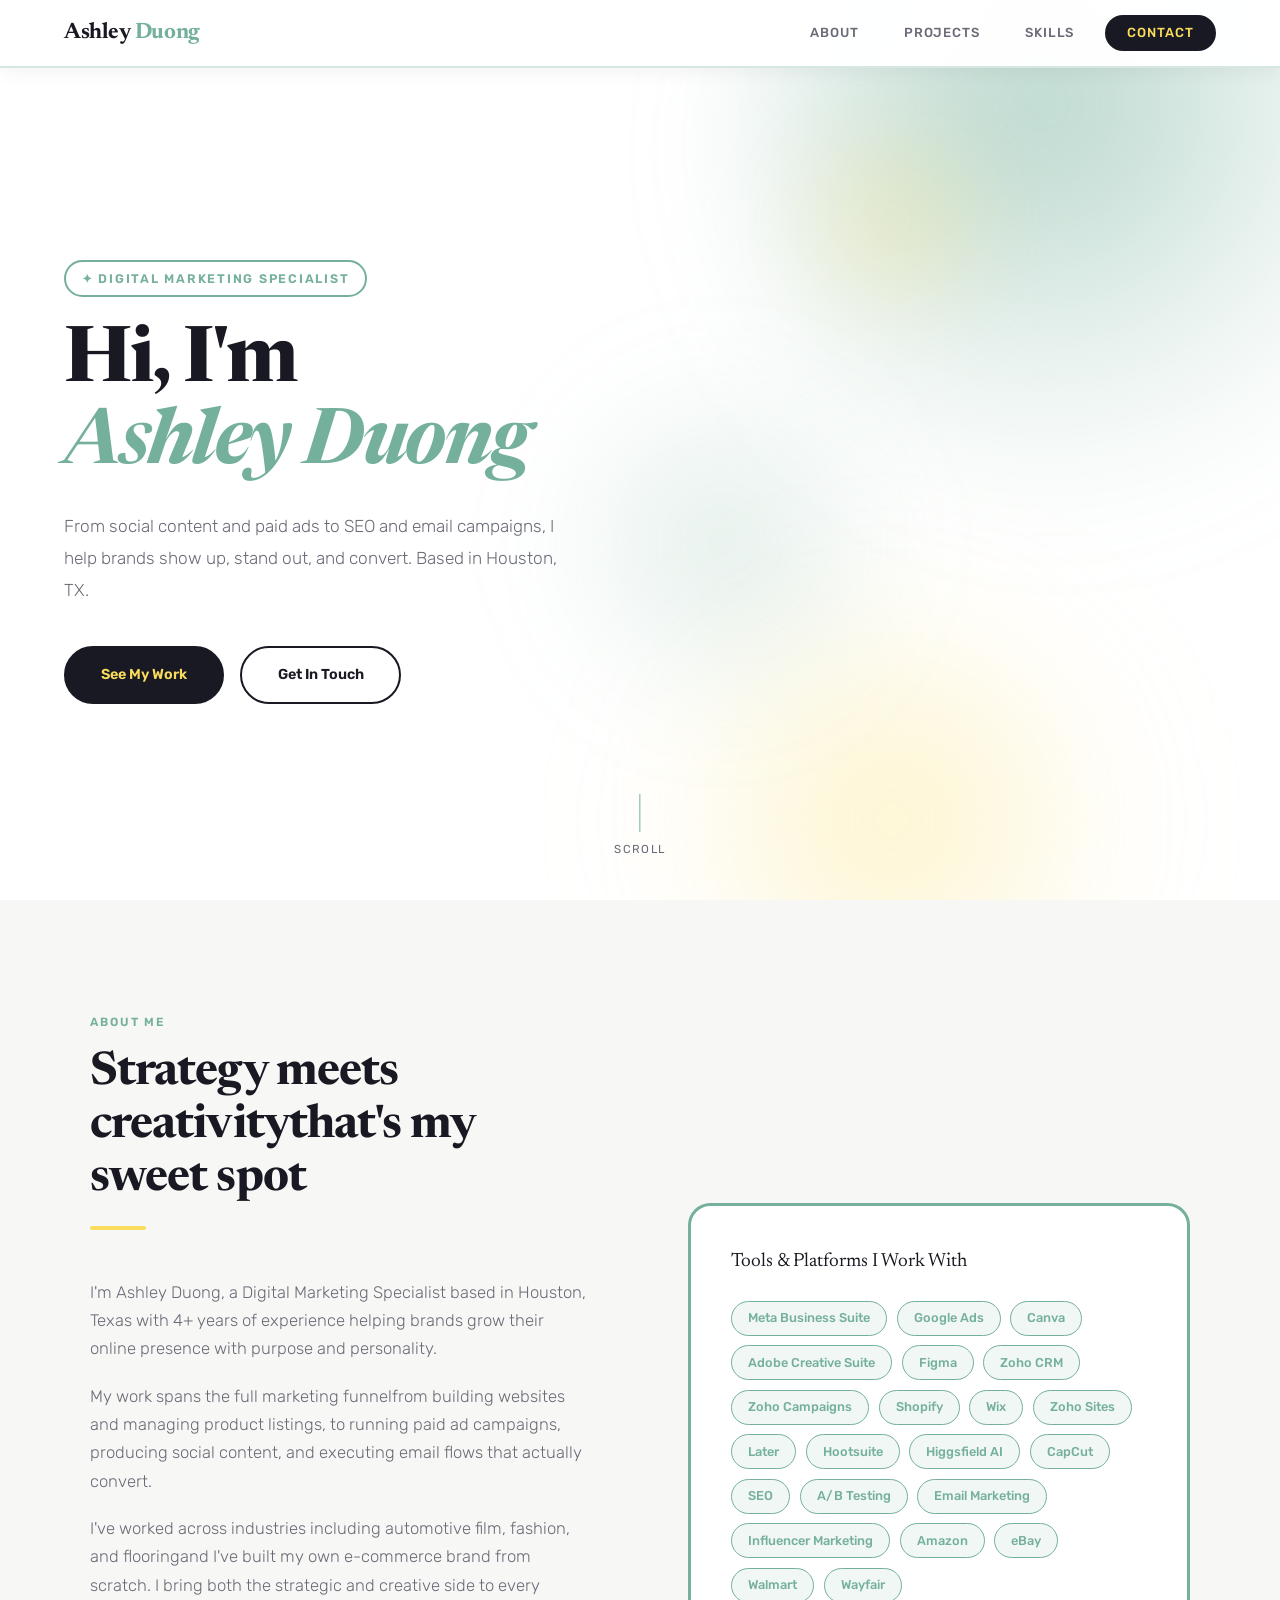
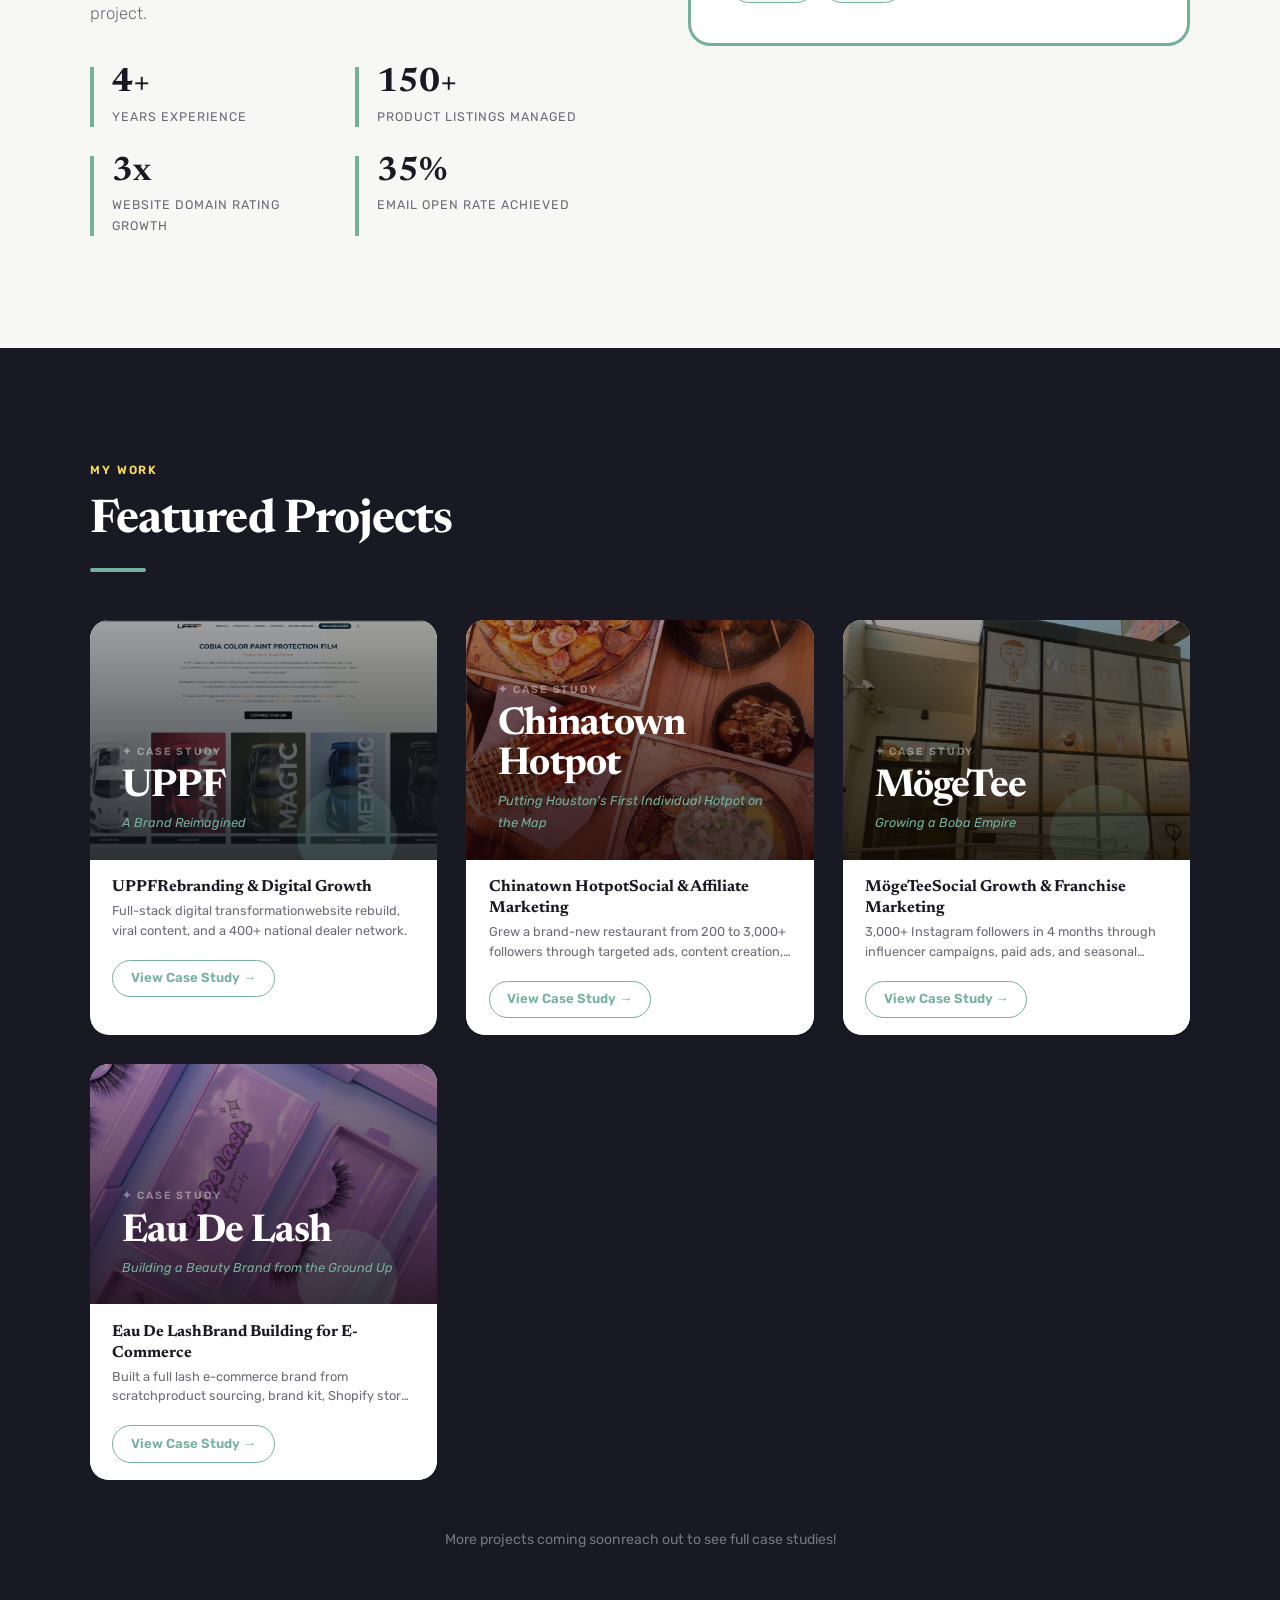
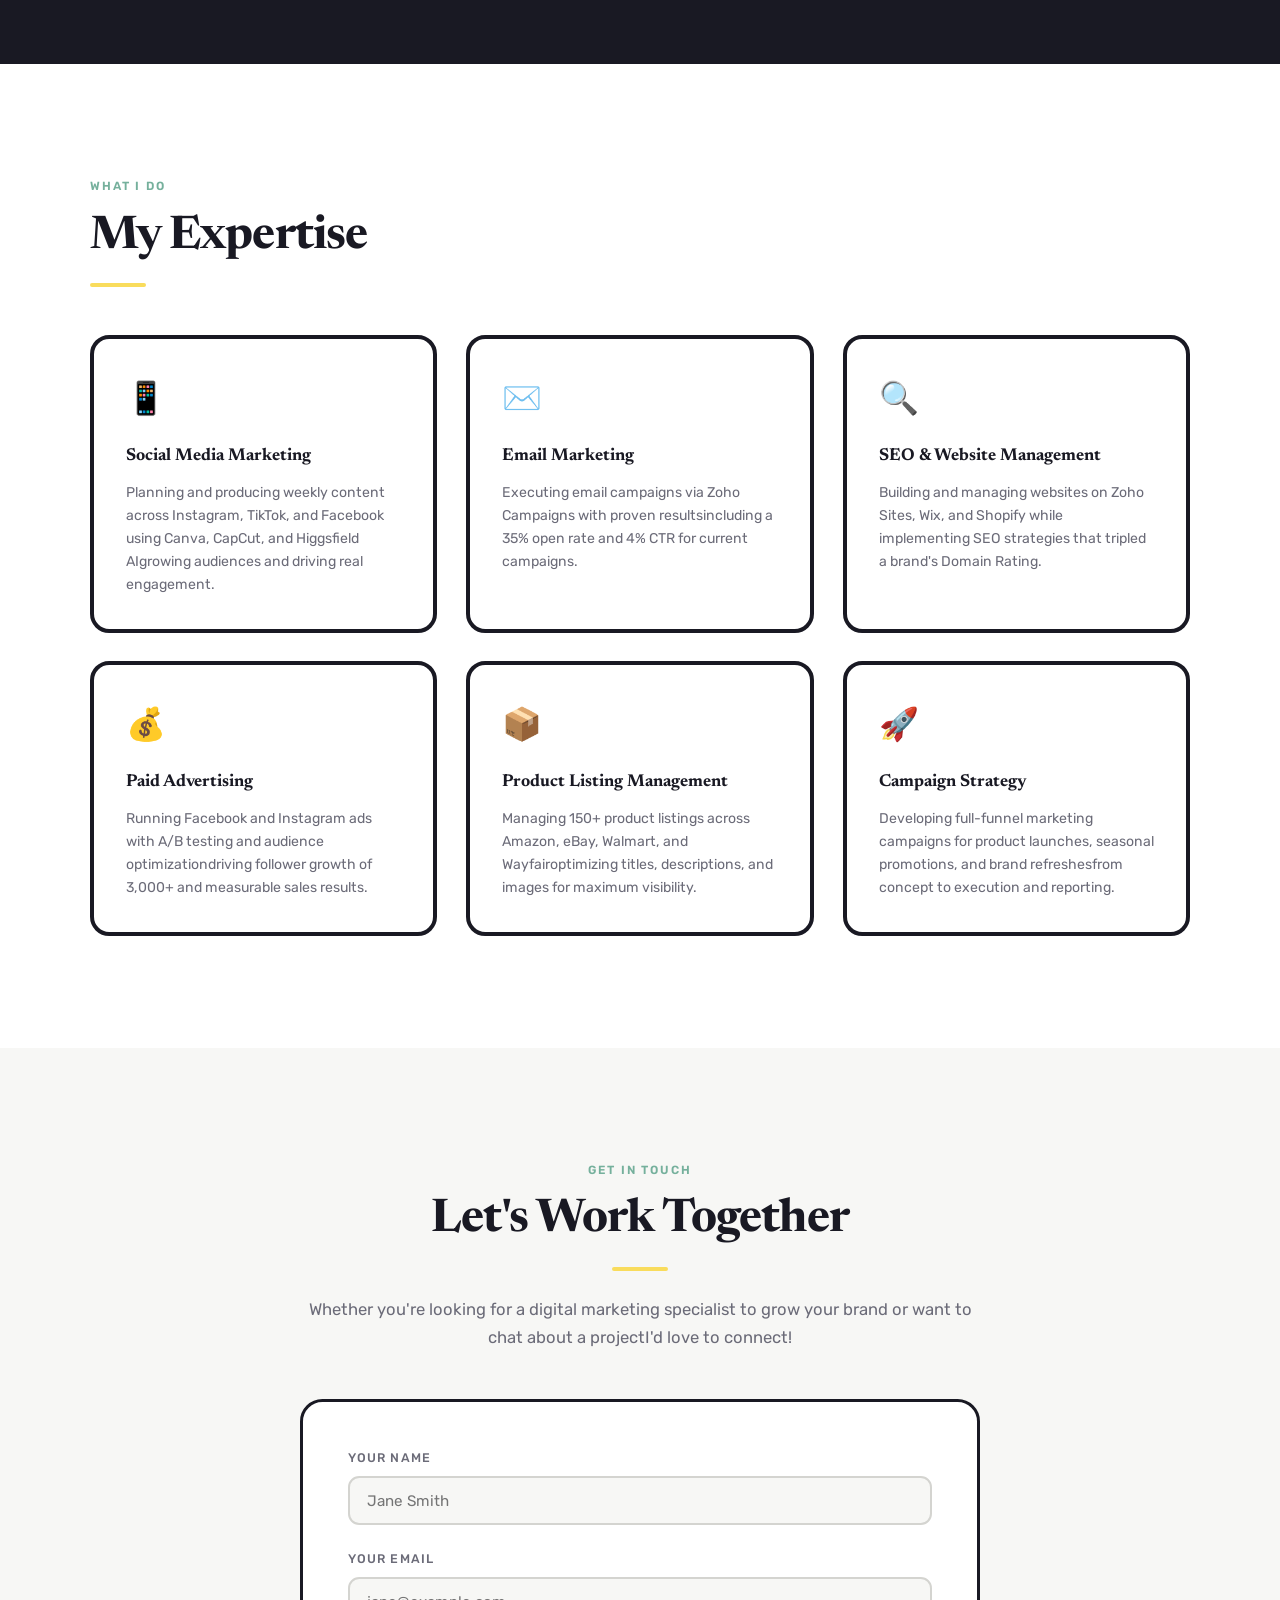
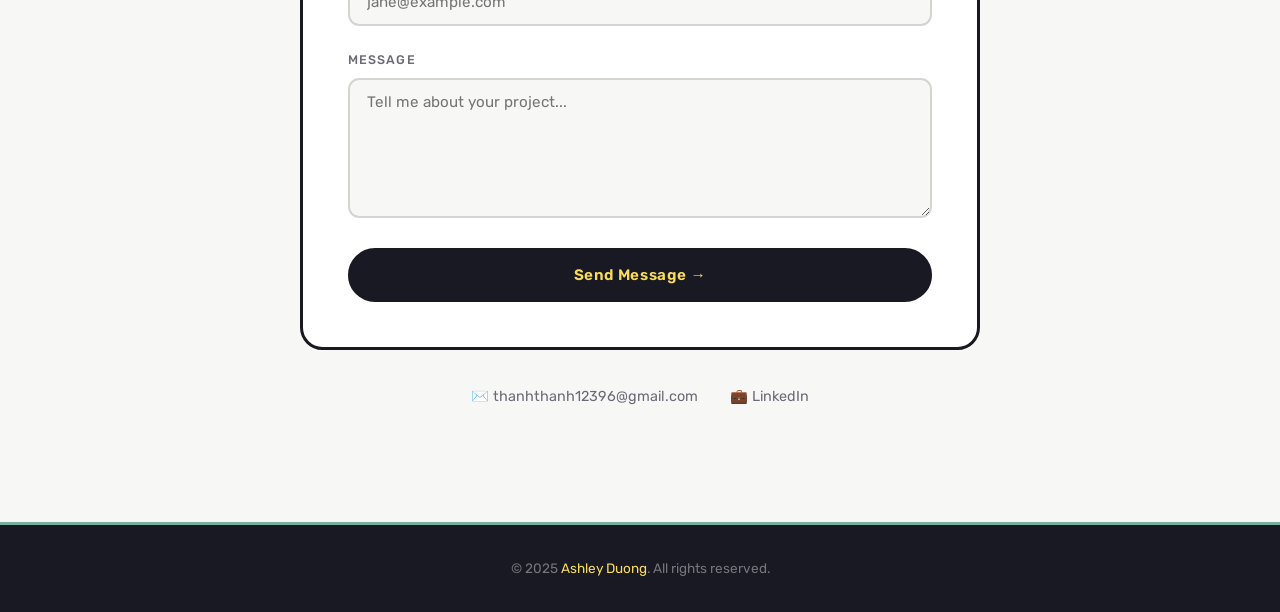
==== commit a0efc5f1: "Replace parallax layers with aurora glow + 3D tilt hero effect" ====
--- a/index.html
+++ b/index.html
@@ -188,133 +188,93 @@
       background: var(--white);
     }
 
-    .hero-blob {
-      position: absolute;
-      top: -5%; right: -8%;
-      width: 52%; height: 110%;
-      background: var(--gold);
-      border-radius: 50% 0 0 55%;
-      opacity: 0.18;
-      z-index: 0;
-    }
-
-    .hero-blob2 {
-      position: absolute;
-      bottom: -10%; right: 18%;
-      width: 260px; height: 260px;
-      background: var(--teal);
-      border-radius: 50%;
-      opacity: 0.13;
-      z-index: 0;
-    }
-
-    /* ── PARALLAX DEPTH LAYERS ── */
-    .px-layer {
+    /* ── AURORA HERO EFFECT ── */
+    .aurora-wrap {
       position: absolute;
       inset: 0;
       pointer-events: none;
-      will-change: transform;
-    }
-
-    /* subtle dot-grid that fades toward the left */
-    .px-mesh {
+      z-index: 0;
+      overflow: hidden;
+    }
+
+    /* each orb is a positioner; the inner div carries the colour + animation
+       so CSS keyframe transform doesn't fight the JS mouse-track transform   */
+    .aurora-orb { position: absolute; }
+
+    .aurora-inner {
+      width: 100%; height: 100%;
+      border-radius: 50%;
+    }
+
+    /* Orb 1 — large teal, top-right */
+    .aurora-orb--1 { width: 720px; height: 720px; top: -22%; right: -14%; }
+    .aurora-orb--1 .aurora-inner {
+      background: radial-gradient(circle at 42% 42%,
+        rgba(117,176,156,0.52) 0%, rgba(117,176,156,0.12) 48%, transparent 72%);
+      filter: blur(58px);
+      animation: aura1 9s ease-in-out infinite alternate;
+    }
+
+    /* Orb 2 — gold, bottom-right */
+    .aurora-orb--2 { width: 520px; height: 520px; bottom: -20%; right: 10%; }
+    .aurora-orb--2 .aurora-inner {
+      background: radial-gradient(circle at 50% 50%,
+        rgba(249,220,92,0.38) 0%, rgba(249,220,92,0.08) 48%, transparent 72%);
+      filter: blur(68px);
+      animation: aura2 12s ease-in-out infinite alternate;
+    }
+
+    /* Orb 3 — soft teal, mid */
+    .aurora-orb--3 { width: 400px; height: 400px; top: 38%; right: 28%; }
+    .aurora-orb--3 .aurora-inner {
+      background: radial-gradient(circle at 50% 50%,
+        rgba(117,176,156,0.22) 0%, transparent 65%);
+      filter: blur(52px);
+      animation: aura3 16s ease-in-out infinite alternate;
+    }
+
+    /* Orb 4 — accent gold, upper-mid */
+    .aurora-orb--4 { width: 260px; height: 260px; top: 10%; right: 20%; }
+    .aurora-orb--4 .aurora-inner {
+      background: radial-gradient(circle at 50% 50%,
+        rgba(249,220,92,0.28) 0%, transparent 65%);
+      filter: blur(42px);
+      animation: aura4 7s ease-in-out infinite alternate;
+    }
+
+    @keyframes aura1 {
+      0%   { transform: translate(0px,   0px)  scale(1);    }
+      50%  { transform: translate(28px, -22px) scale(1.05); }
+      100% { transform: translate(-14px, 18px) scale(0.97); }
+    }
+    @keyframes aura2 {
+      0%   { transform: translate(0px,   0px)  scale(1);    }
+      50%  { transform: translate(-22px, 16px) scale(1.06); }
+      100% { transform: translate(18px, -10px) scale(0.95); }
+    }
+    @keyframes aura3 {
+      0%   { transform: translate(0px,  0px)  scale(1);    }
+      50%  { transform: translate(16px, 24px) scale(1.08); }
+      100% { transform: translate(-18px,-6px) scale(0.94); }
+    }
+    @keyframes aura4 {
+      0%   { transform: translate(0px,   0px)  scale(1);   }
+      50%  { transform: translate(-10px,-16px) scale(1.1); }
+      100% { transform: translate(12px,  10px) scale(0.9); }
+    }
+
+    /* Soft cursor-following glow */
+    .mouse-glow {
       position: absolute;
-      inset: 0;
-      background-image:
-        radial-gradient(circle, rgba(117,176,156,0.28) 1px, transparent 1px);
-      background-size: 36px 36px;
-      background-position: 18px 18px;
-      -webkit-mask-image: radial-gradient(ellipse 65% 80% at 82% 48%, black 0%, transparent 75%);
-      mask-image: radial-gradient(ellipse 65% 80% at 82% 48%, black 0%, transparent 75%);
-      opacity: 0.6;
-    }
-
-    /* ring outlines */
-    .px-ring {
-      position: absolute;
+      width: 420px; height: 420px;
       border-radius: 50%;
-    }
-    .px-ring--1 {
-      width: 500px; height: 500px;
-      top: -80px; right: -70px;
-      border: 1.5px solid rgba(117,176,156,0.16);
-    }
-    .px-ring--2 {
-      width: 300px; height: 300px;
-      bottom: 6%; right: 6%;
-      border: 1px solid rgba(249,220,92,0.22);
-    }
-    .px-ring--3 {
-      width: 160px; height: 160px;
-      top: 18%; right: 28%;
-      border: 1px solid rgba(117,176,156,0.1);
-    }
-
-    /* floating dots */
-    .px-dot {
-      position: absolute;
-      border-radius: 50%;
-    }
-    .px-dot--1 { width:11px; height:11px; background:var(--gold);  opacity:0.55; right:21%; top:27%; }
-    .px-dot--2 { width: 7px; height: 7px; background:var(--teal);  opacity:0.50; right:37%; bottom:31%; }
-    .px-dot--3 { width:16px; height:16px; background:var(--gold);  opacity:0.20; right:13%; bottom:27%; }
-    .px-dot--4 { width: 5px; height: 5px; background:var(--dark);  opacity:0.12; right:44%; top:38%; }
-
-    /* sparkle marks */
-    .px-sparkle {
-      position: absolute;
-      font-style: normal;
-      color: var(--teal);
-      line-height: 1;
-      user-select: none;
-    }
-    .px-sparkle--1 { font-size:1.1rem; opacity:0.38; right:29%; top:21%; }
-    .px-sparkle--2 { font-size:0.7rem; opacity:0.25; right:54%; bottom:27%; }
-    .px-sparkle--3 { font-size:1.6rem; opacity:0.12; right:10%; top:16%; }
-
-    /* glassmorphism floating stat cards */
-    .px-stat {
-      position: absolute;
-      background: rgba(255,255,255,0.88);
-      backdrop-filter: blur(14px);
-      -webkit-backdrop-filter: blur(14px);
-      border: 1px solid rgba(117,176,156,0.22);
-      border-radius: 16px;
-      padding: 1rem 1.4rem;
-      display: flex;
-      flex-direction: column;
-      align-items: center;
-      gap: 0.2rem;
-      box-shadow: 0 8px 32px rgba(0,0,0,0.07), 0 1px 0 rgba(255,255,255,0.9) inset;
-      animation: px-rise 0.9s cubic-bezier(.23,1,.32,1) both;
-    }
-    .px-stat--1 { right:9%;  top:32%; animation-delay:0.25s; }
-    .px-stat--2 { right:17%; top:56%; animation-delay:0.45s; }
-
-    .px-stat-num {
-      font-family: 'Newsreader', serif;
-      font-size: 1.8rem;
-      font-weight: 700;
-      color: var(--dark);
-      line-height: 1;
-    }
-    .px-stat-label {
-      font-size: 0.62rem;
-      color: var(--muted);
-      text-transform: uppercase;
-      letter-spacing: 0.08em;
-      white-space: nowrap;
-    }
-
-    @keyframes px-rise {
-      from { opacity:0; transform:translateY(18px); }
-      to   { opacity:1; transform:translateY(0); }
-    }
-
-    /* hide all parallax decorations on small screens */
-    @media (max-width: 900px) {
-      .px-layer:not(#heroContentLayer) { display: none; }
-      .px-stat, .px-ring, .px-dot, .px-sparkle, .px-mesh { display: none; }
+      background: radial-gradient(circle, rgba(117,176,156,0.18) 0%, transparent 70%);
+      filter: blur(48px);
+      transform: translate(-50%, -50%);
+      pointer-events: none;
+      opacity: 0;
+      transition: opacity 0.5s ease;
+      z-index: 1;
     }
 
     .hero-content { position: relative; z-index: 1; max-width: 680px; }
@@ -801,40 +761,16 @@
   <!-- HERO -->
   <section id="home">
 
-    <!-- ▸ Layer 1 — deepest / slowest: gold blob + dot-grid mesh -->
-    <div class="px-layer" data-mouse="0.016" data-scroll="0.16">
-      <div class="hero-blob"></div>
-      <div class="px-mesh"></div>
+    <!-- Aurora background -->
+    <div class="aurora-wrap" aria-hidden="true">
+      <div class="aurora-orb aurora-orb--1"><div class="aurora-inner"></div></div>
+      <div class="aurora-orb aurora-orb--2"><div class="aurora-inner"></div></div>
+      <div class="aurora-orb aurora-orb--3"><div class="aurora-inner"></div></div>
+      <div class="aurora-orb aurora-orb--4"><div class="aurora-inner"></div></div>
+      <div class="mouse-glow" id="mouseGlow"></div>
     </div>
 
-    <!-- ▸ Layer 2 — mid: teal blob + ring outlines -->
-    <div class="px-layer" data-mouse="0.036" data-scroll="0.30">
-      <div class="hero-blob2"></div>
-      <div class="px-ring px-ring--1"></div>
-      <div class="px-ring px-ring--2"></div>
-      <div class="px-ring px-ring--3"></div>
-    </div>
-
-    <!-- ▸ Layer 3 — near: dots, sparkles, floating stat cards -->
-    <div class="px-layer" data-mouse="0.068" data-scroll="0.46">
-      <div class="px-dot px-dot--1"></div>
-      <div class="px-dot px-dot--2"></div>
-      <div class="px-dot px-dot--3"></div>
-      <div class="px-dot px-dot--4"></div>
-      <span class="px-sparkle px-sparkle--1">✦</span>
-      <span class="px-sparkle px-sparkle--2">✦</span>
-      <span class="px-sparkle px-sparkle--3">✦</span>
-      <div class="px-stat px-stat--1">
-        <span class="px-stat-num">4+</span>
-        <span class="px-stat-label">Years Experience</span>
-      </div>
-      <div class="px-stat px-stat--2">
-        <span class="px-stat-num">3K+</span>
-        <span class="px-stat-label">Followers Grown</span>
-      </div>
-    </div>
-
-    <!-- ▸ Foreground content — almost no movement, stays grounded -->
+    <!-- Content -->
     <div class="hero-content" id="heroContent">
       <div class="hero-tag">✦ Digital Marketing Specialist</div>
       <h1 class="hero-title">
@@ -1157,83 +1093,61 @@
     window.addEventListener('scroll', updateProgress, { passive: true });
     updateProgress();
 
-    // ─── PARALLAX DEPTH LAYERS ───────────────────────────────────────────────
+    // ─── AURORA + 3D TILT HERO EFFECT ───────────────────────────────────────
     (function () {
       const hero    = document.getElementById('home');
-      const layers  = hero.querySelectorAll('.px-layer');
       const content = document.getElementById('heroContent');
-      if (!hero || !content) return;
-
-      // Current mouse position (initialised to hero centre so nothing jumps)
-      let curX = 0, curY = 0;
-      let heroW = 0, heroH = 0;
-      let transitioning = false;
-
-      function measure() {
-        const r = hero.getBoundingClientRect();
-        heroW = r.width;
-        heroH = r.height;
-        // seed mouse at centre so first render is neutral
-        curX = heroW / 2;
-        curY = heroH / 2;
-      }
-      measure();
-      window.addEventListener('resize', measure, { passive: true });
-
-      // Apply transforms to every layer + content
-      function applyParallax() {
-        const sy = window.scrollY;
-        const dx = curX - heroW / 2;   // offset from centre
-        const dy = curY - heroH / 2;
-
-        layers.forEach(layer => {
-          const ms = parseFloat(layer.dataset.mouse  || 0);
-          const ss = parseFloat(layer.dataset.scroll || 0);
-          const tx =  dx * ms;
-          const ty =  dy * ms + sy * ss;
-          layer.style.transform = `translate(${tx}px, ${ty}px)`;
+      const glow    = document.getElementById('mouseGlow');
+      const orbs    = document.querySelectorAll('.aurora-orb');
+      if (!hero || !content || !glow) return;
+
+      let leaving = false;
+
+      hero.addEventListener('mousemove', e => {
+        leaving = false;
+        const rect = hero.getBoundingClientRect();
+        const x  = e.clientX - rect.left;
+        const y  = e.clientY - rect.top;
+        const cx = rect.width  / 2;
+        const cy = rect.height / 2;
+        const mx = (x - cx) / cx;   // −1 → +1  (left → right)
+        const my = (y - cy) / cy;   // −1 → +1  (top  → bottom)
+
+        // Cursor glow follows mouse instantly
+        glow.style.left    = x + 'px';
+        glow.style.top     = y + 'px';
+        glow.style.opacity = '1';
+
+        // 3-D tilt on text content — max ±4°, snappy response
+        content.style.transition = 'transform 0.12s ease-out';
+        content.style.transform  =
+          `perspective(1100px) rotateX(${-my * 4}deg) rotateY(${mx * 4}deg) translateZ(0)`;
+
+        // Aurora orbs drift slightly toward the cursor — each at a different depth
+        orbs.forEach((orb, i) => {
+          const d = (i + 1) * 10;   // 10 / 20 / 30 / 40 px max
+          orb.style.transition = 'transform 0.6s cubic-bezier(.23,1,.32,1)';
+          orb.style.transform  = `translate(${mx * d}px, ${my * d}px)`;
         });
-
-        // Foreground content barely drifts — feels grounded, adds micro-depth
-        content.style.transform = `translate(${dx * 0.006}px, ${dy * 0.006}px)`;
-      }
-
-      // Mouse move inside hero
-      hero.addEventListener('mousemove', e => {
-        if (transitioning) {
-          // clear the ease-out transition so live tracking is instant
-          layers.forEach(l => l.style.transition = '');
-          content.style.transition = '';
-          transitioning = false;
-        }
-        const r = hero.getBoundingClientRect();
-        curX = e.clientX - r.left;
-        curY = e.clientY - r.top;
-        applyParallax();
       }, { passive: true });
 
-      // Smooth reset when mouse leaves
       hero.addEventListener('mouseleave', () => {
-        transitioning = true;
-        const ease = 'transform 0.9s cubic-bezier(.23,1,.32,1)';
-        layers.forEach(l => l.style.transition = ease);
-        content.style.transition = ease;
-        curX = heroW / 2;
-        curY = heroH / 2;
-        applyParallax();
-        setTimeout(() => {
-          layers.forEach(l => l.style.transition = '');
-          content.style.transition = '';
-          transitioning = false;
-        }, 920);
+        leaving = true;
+        glow.style.opacity = '0';
+
+        // Spring-ease everything back to rest
+        const spring = 'transform 1s cubic-bezier(.23,1,.32,1)';
+        content.style.transition = spring;
+        content.style.transform  =
+          'perspective(1100px) rotateX(0deg) rotateY(0deg) translateZ(0)';
+
+        orbs.forEach(orb => {
+          orb.style.transition = spring;
+          orb.style.transform  = 'translate(0px, 0px)';
+        });
       });
-
-      // Scroll drives the depth-offset on all layers
-      window.addEventListener('scroll', applyParallax, { passive: true });
-
-      applyParallax(); // initial render
     })();
-    // ────────────────────────────────────────────────────────────────────────
+    // ─────────────────────────────────────────────────────────────────────────
   </script>
 </body>
 </html>
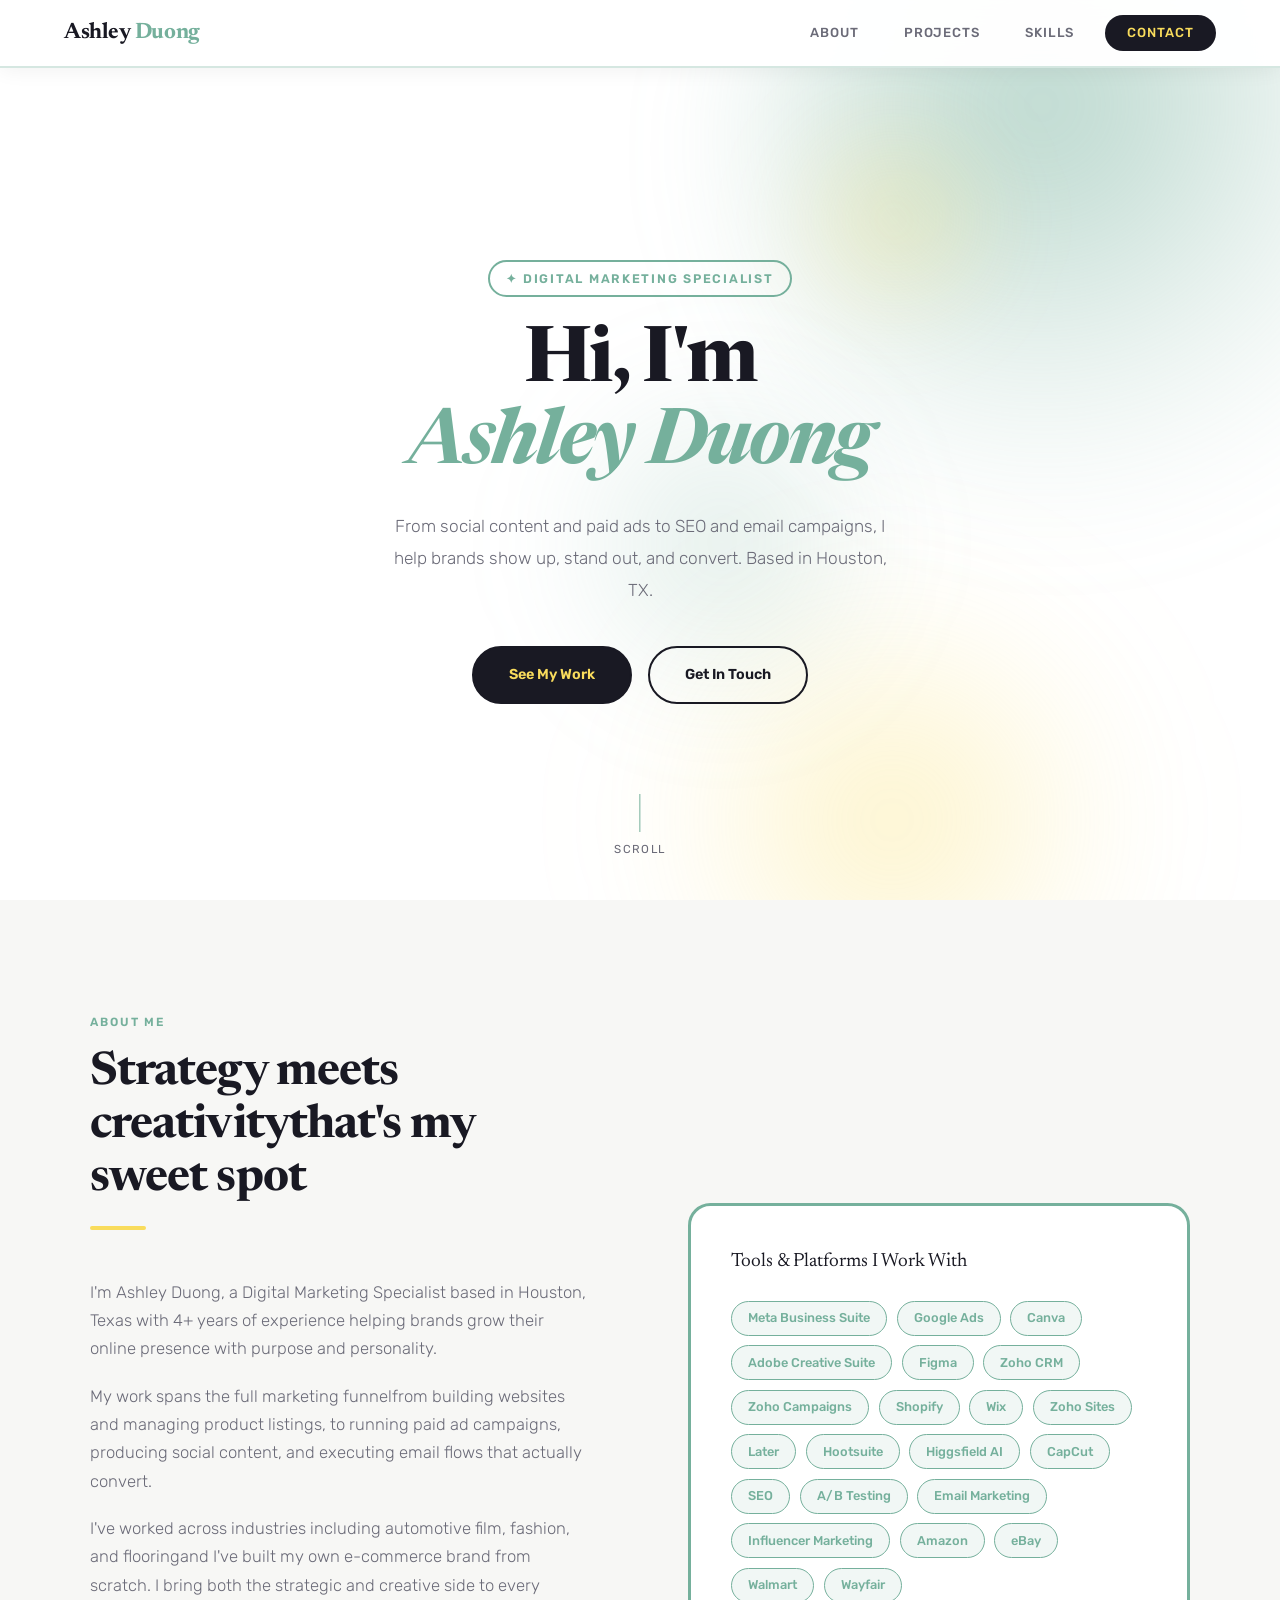
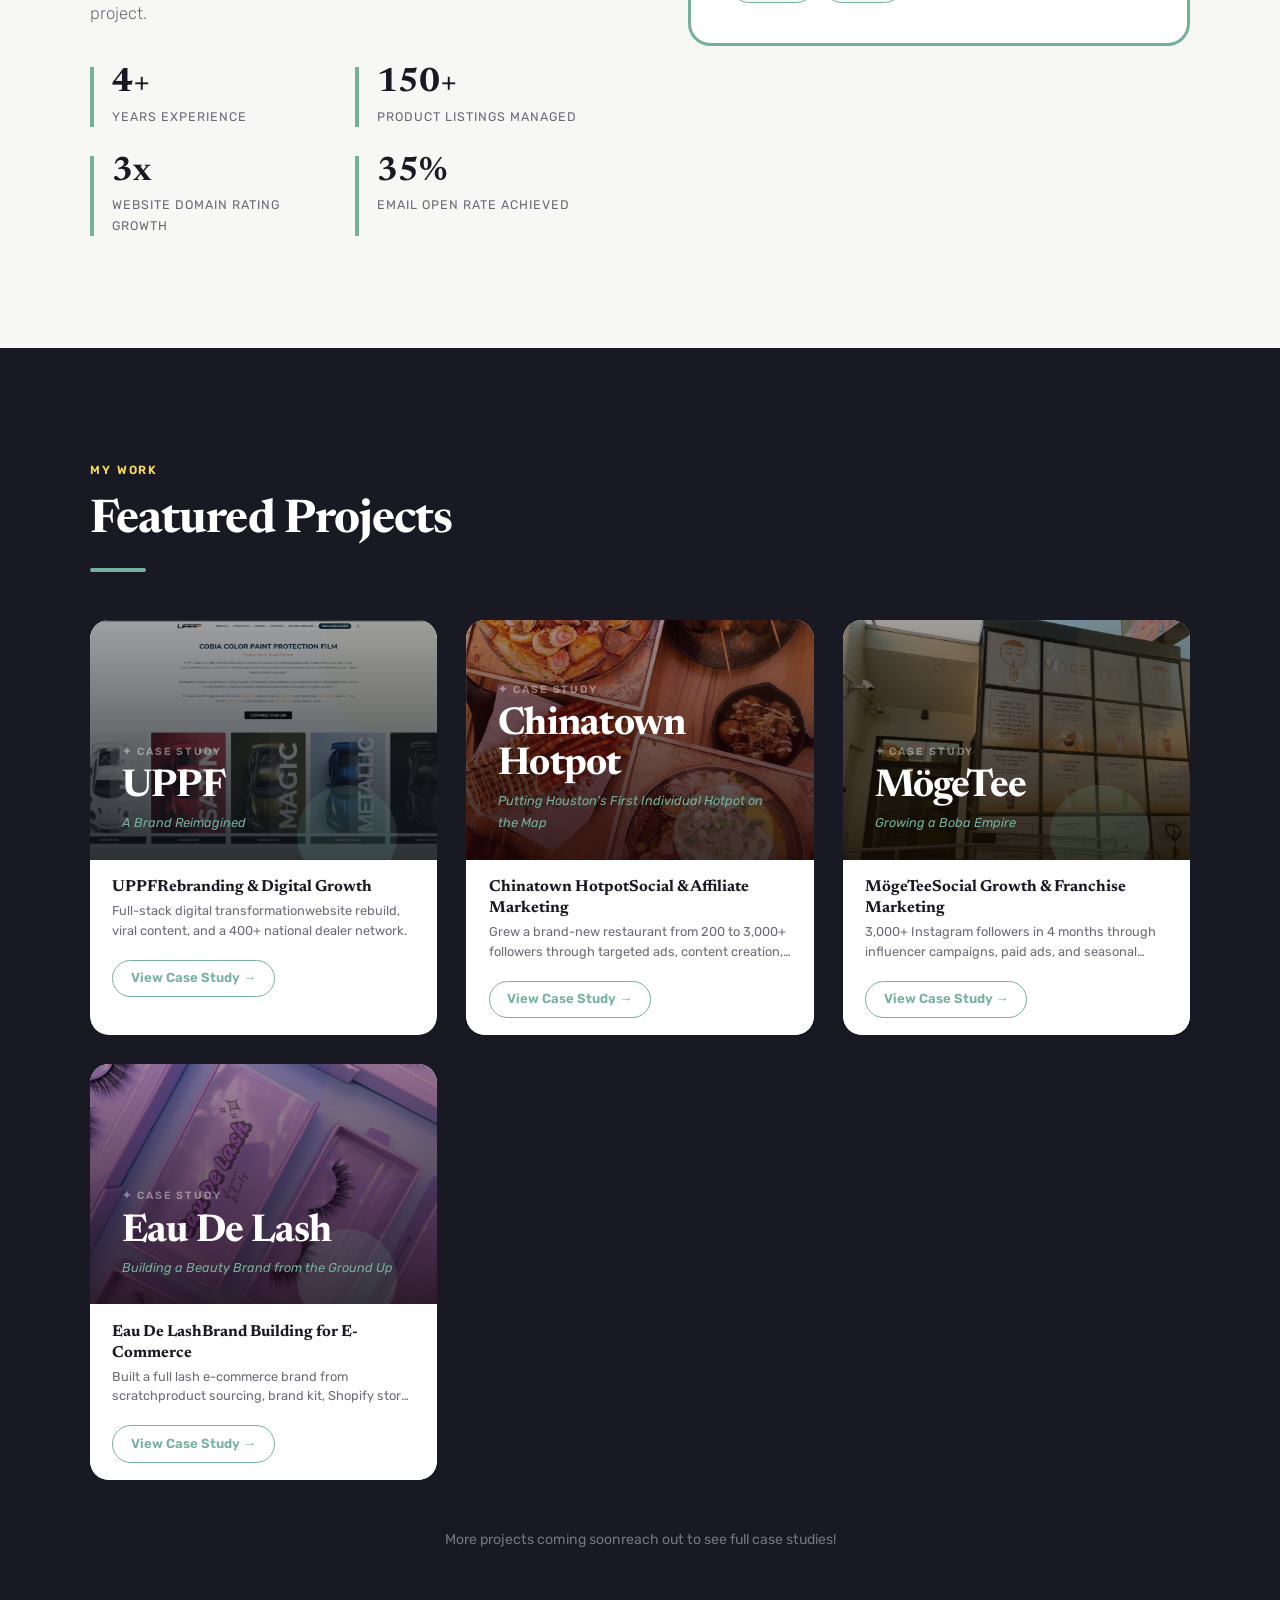
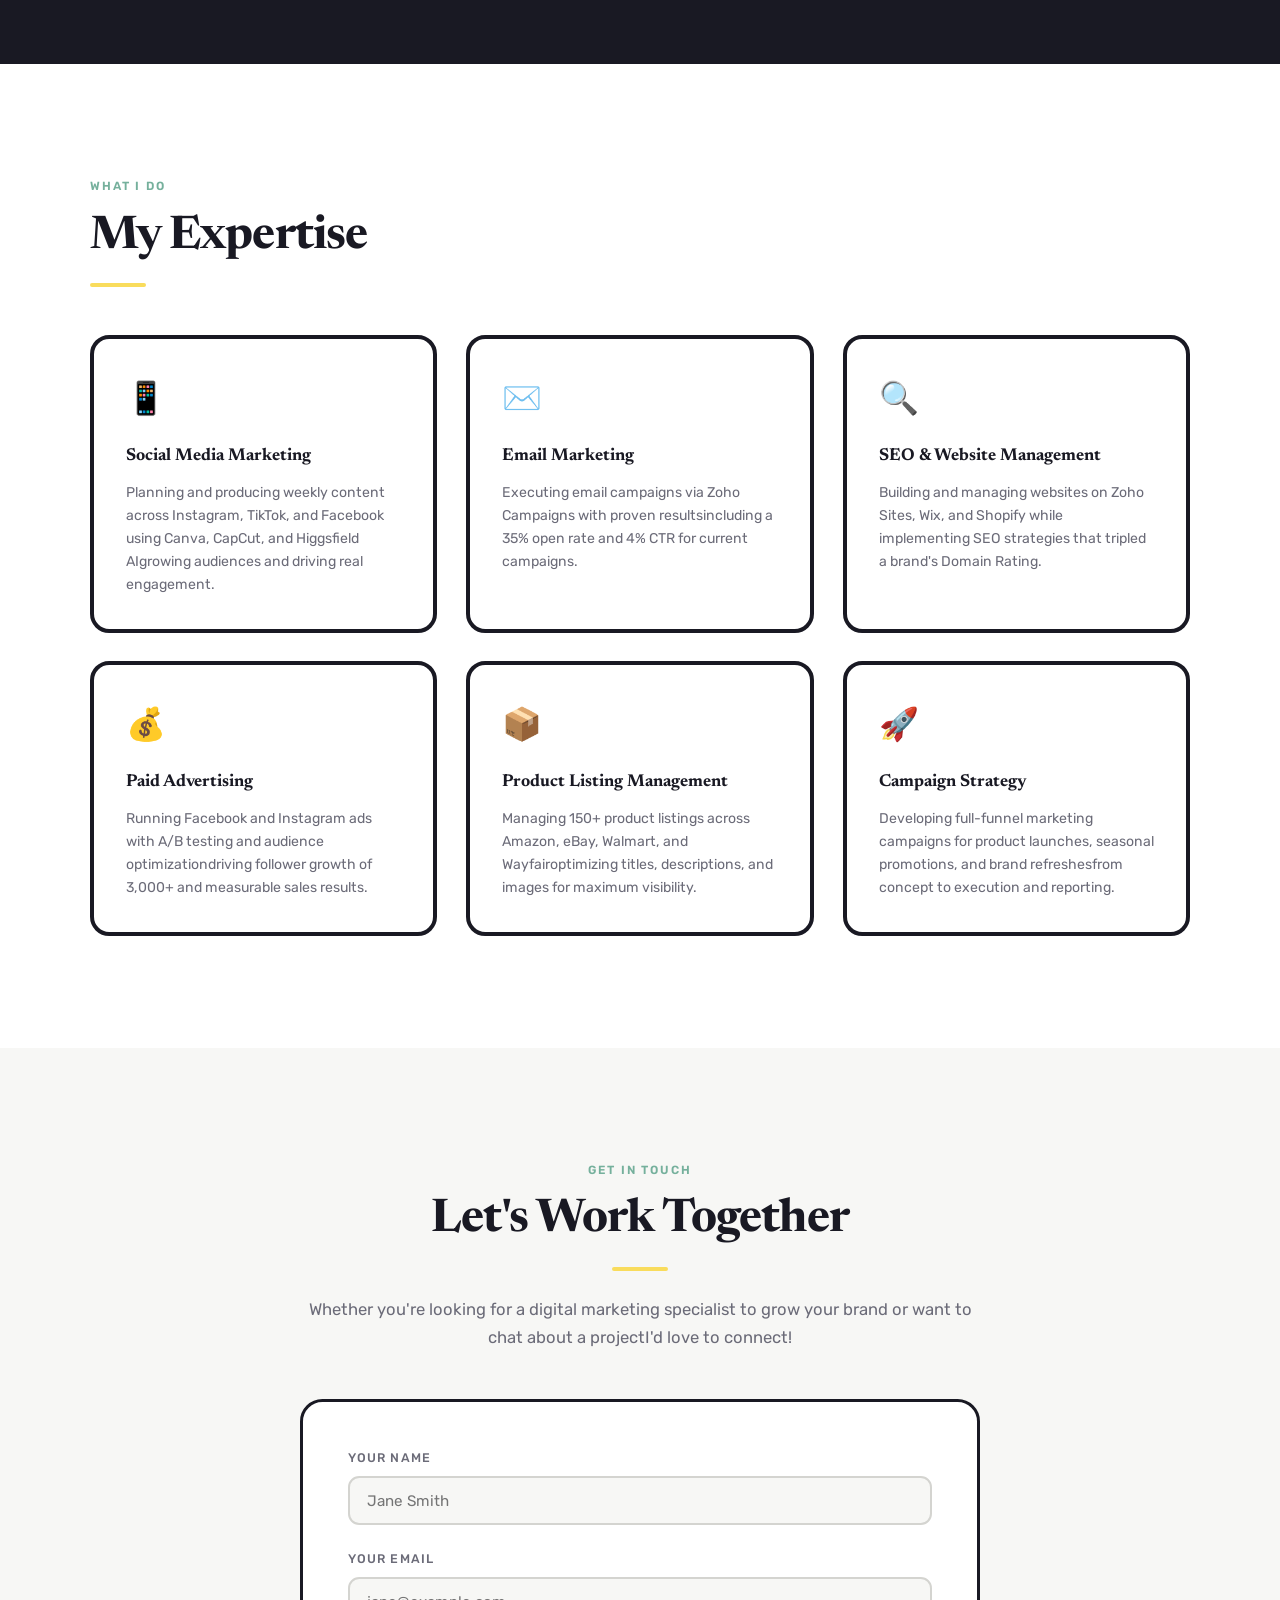
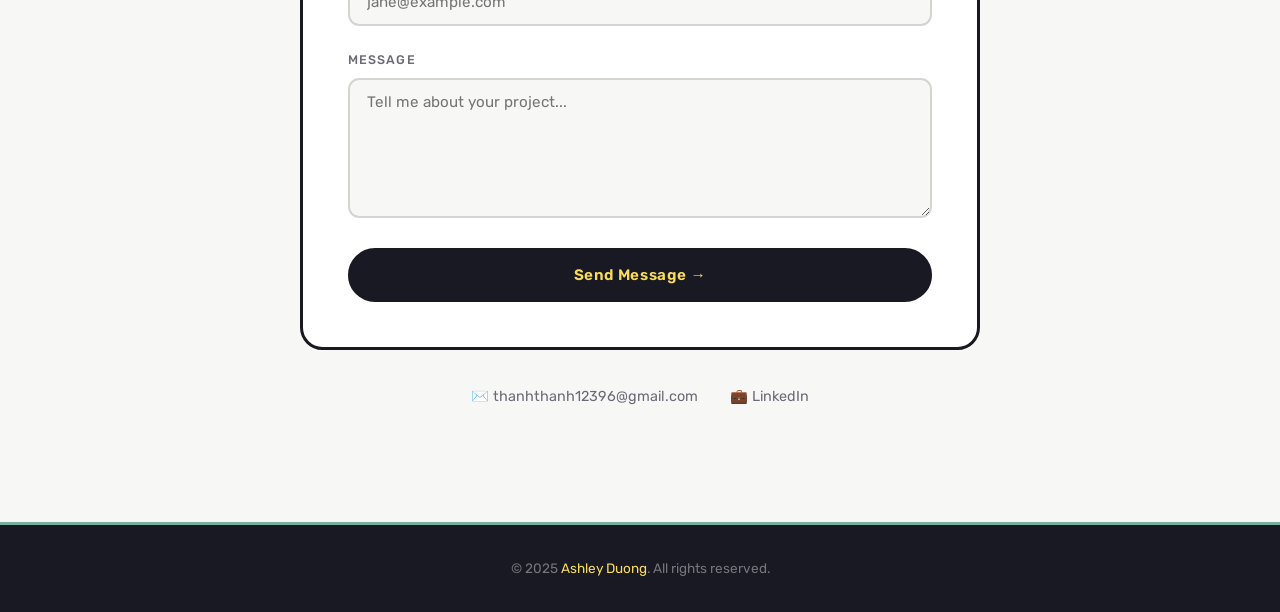
==== commit 607cca3c: "Center hero text, boost aurora orb visibility on hover" ====
--- a/index.html
+++ b/index.html
@@ -181,7 +181,10 @@
     #home {
       min-height: 100vh;
       display: flex;
+      flex-direction: column;
       align-items: center;
+      justify-content: center;
+      text-align: center;
       padding: 8rem 4rem 4rem;
       position: relative;
       overflow: hidden;
@@ -266,18 +269,18 @@
     /* Soft cursor-following glow */
     .mouse-glow {
       position: absolute;
-      width: 420px; height: 420px;
+      width: 560px; height: 560px;
       border-radius: 50%;
-      background: radial-gradient(circle, rgba(117,176,156,0.18) 0%, transparent 70%);
-      filter: blur(48px);
+      background: radial-gradient(circle, rgba(117,176,156,0.32) 0%, rgba(249,220,92,0.08) 45%, transparent 70%);
+      filter: blur(55px);
       transform: translate(-50%, -50%);
       pointer-events: none;
       opacity: 0;
-      transition: opacity 0.5s ease;
+      transition: opacity 0.4s ease, left 0.05s linear, top 0.05s linear;
       z-index: 1;
     }
 
-    .hero-content { position: relative; z-index: 1; max-width: 680px; }
+    .hero-content { position: relative; z-index: 1; max-width: 680px; text-align: center; }
 
     .hero-tag {
       display: inline-flex;
@@ -315,12 +318,12 @@
       font-size: 1.08rem;
       color: var(--muted);
       max-width: 500px;
-      margin-bottom: 2.5rem;
+      margin: 0 auto 2.5rem;
       font-weight: 300;
       line-height: 1.85;
     }
 
-    .hero-btns { display: flex; gap: 1rem; flex-wrap: wrap; }
+    .hero-btns { display: flex; gap: 1rem; flex-wrap: wrap; justify-content: center; }
 
     .btn-primary {
       background: var(--dark);
@@ -1123,11 +1126,20 @@
         content.style.transform  =
           `perspective(1100px) rotateX(${-my * 4}deg) rotateY(${mx * 4}deg) translateZ(0)`;
 
-        // Aurora orbs drift slightly toward the cursor — each at a different depth
+        // Aurora orbs surge toward cursor — each depth has a bigger shift + brightness boost
+        const drifts = [22, 42, 60, 80];  // px max per orb (near → far)
         orbs.forEach((orb, i) => {
-          const d = (i + 1) * 10;   // 10 / 20 / 30 / 40 px max
-          orb.style.transition = 'transform 0.6s cubic-bezier(.23,1,.32,1)';
-          orb.style.transform  = `translate(${mx * d}px, ${my * d}px)`;
+          const d     = drifts[i] || 20;
+          const inner = orb.querySelector('.aurora-inner');
+          orb.style.transition   = 'transform 0.55s cubic-bezier(.23,1,.32,1)';
+          orb.style.transform    = `translate(${mx * d}px, ${my * d}px)`;
+          if (inner) {
+            inner.style.transition = 'filter 0.4s ease, opacity 0.4s ease';
+            inner.style.opacity    = '1';
+            // tighten the blur slightly so the orb looks more intense
+            const blurs = ['42px','52px','38px','30px'];
+            inner.style.filter = `blur(${blurs[i] || '45px'})`;
+          }
         });
       }, { passive: true });
 
@@ -1141,9 +1153,15 @@
         content.style.transform  =
           'perspective(1100px) rotateX(0deg) rotateY(0deg) translateZ(0)';
 
-        orbs.forEach(orb => {
-          orb.style.transition = spring;
-          orb.style.transform  = 'translate(0px, 0px)';
+        const restBlurs = ['58px','68px','52px','42px'];
+        orbs.forEach((orb, i) => {
+          const inner = orb.querySelector('.aurora-inner');
+          orb.style.transition  = spring;
+          orb.style.transform   = 'translate(0px, 0px)';
+          if (inner) {
+            inner.style.transition = spring;
+            inner.style.filter     = `blur(${restBlurs[i] || '55px'})`;
+          }
         });
       });
     })();
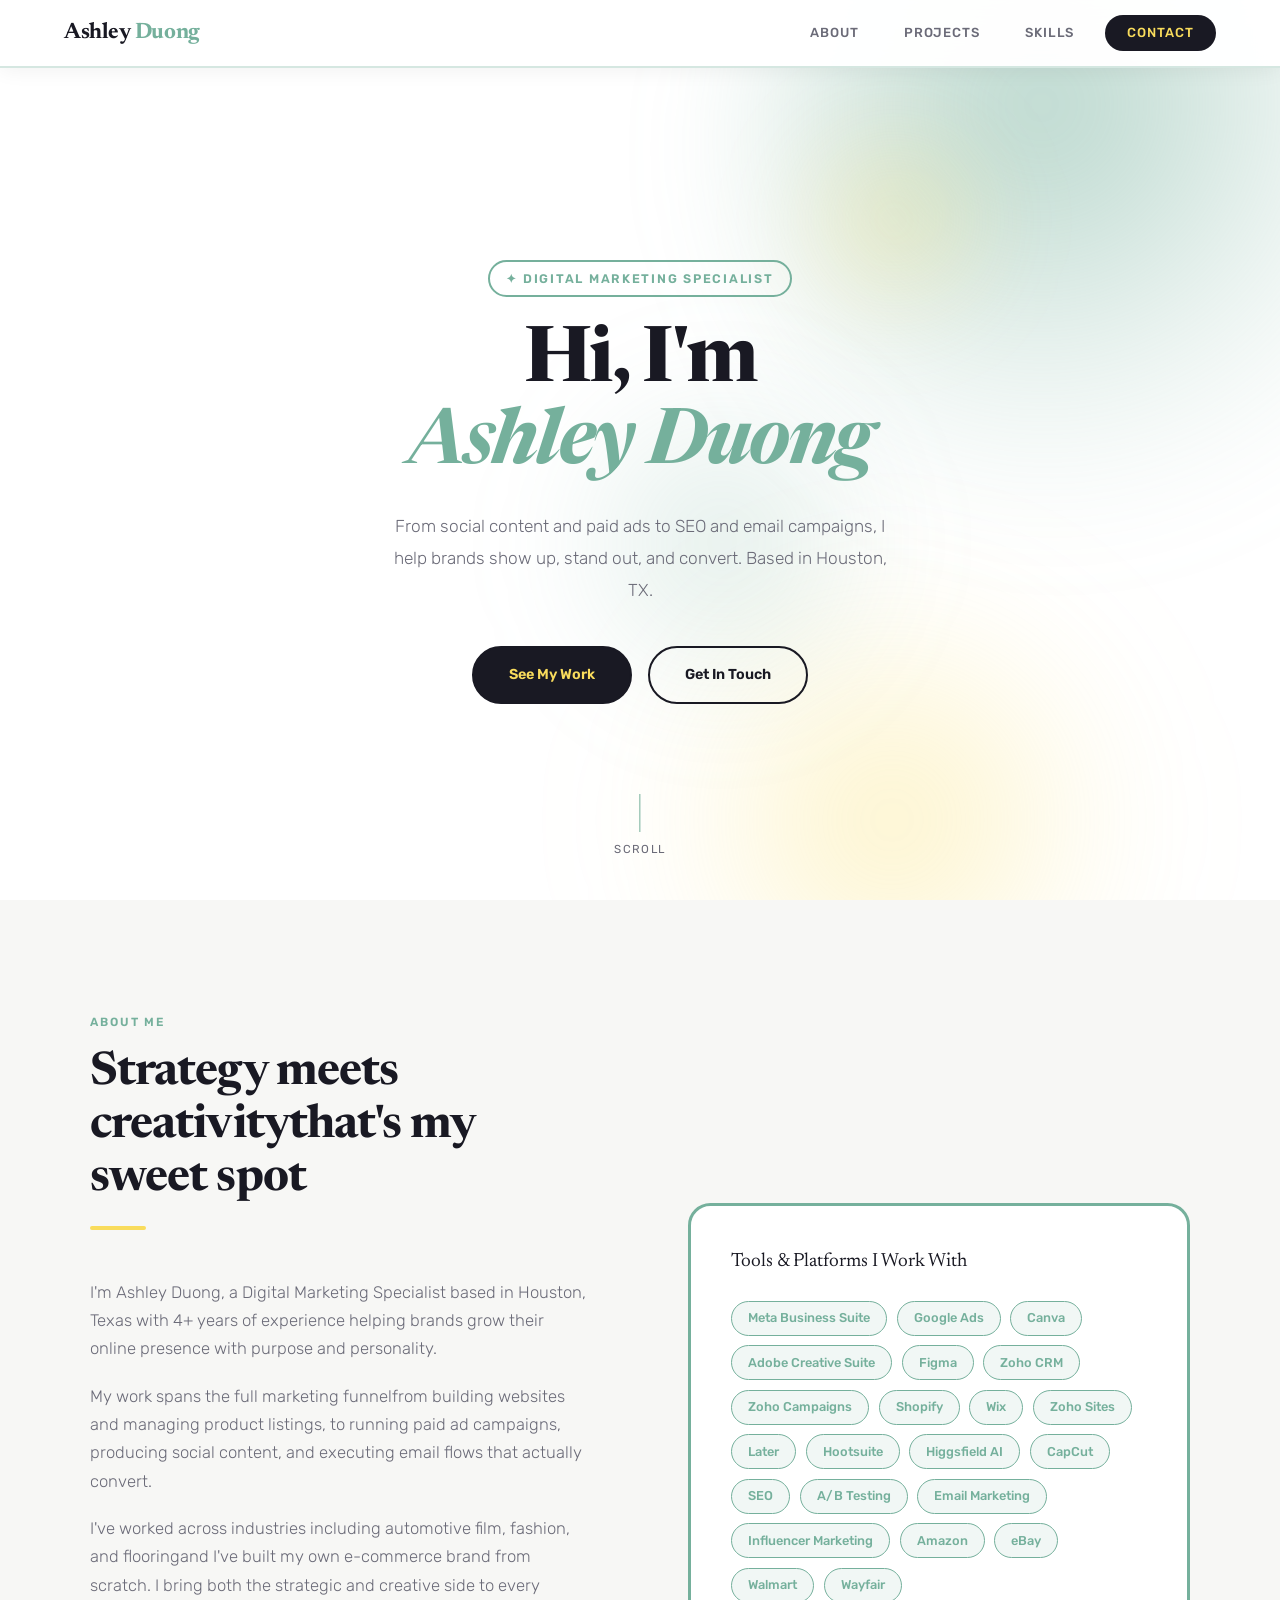
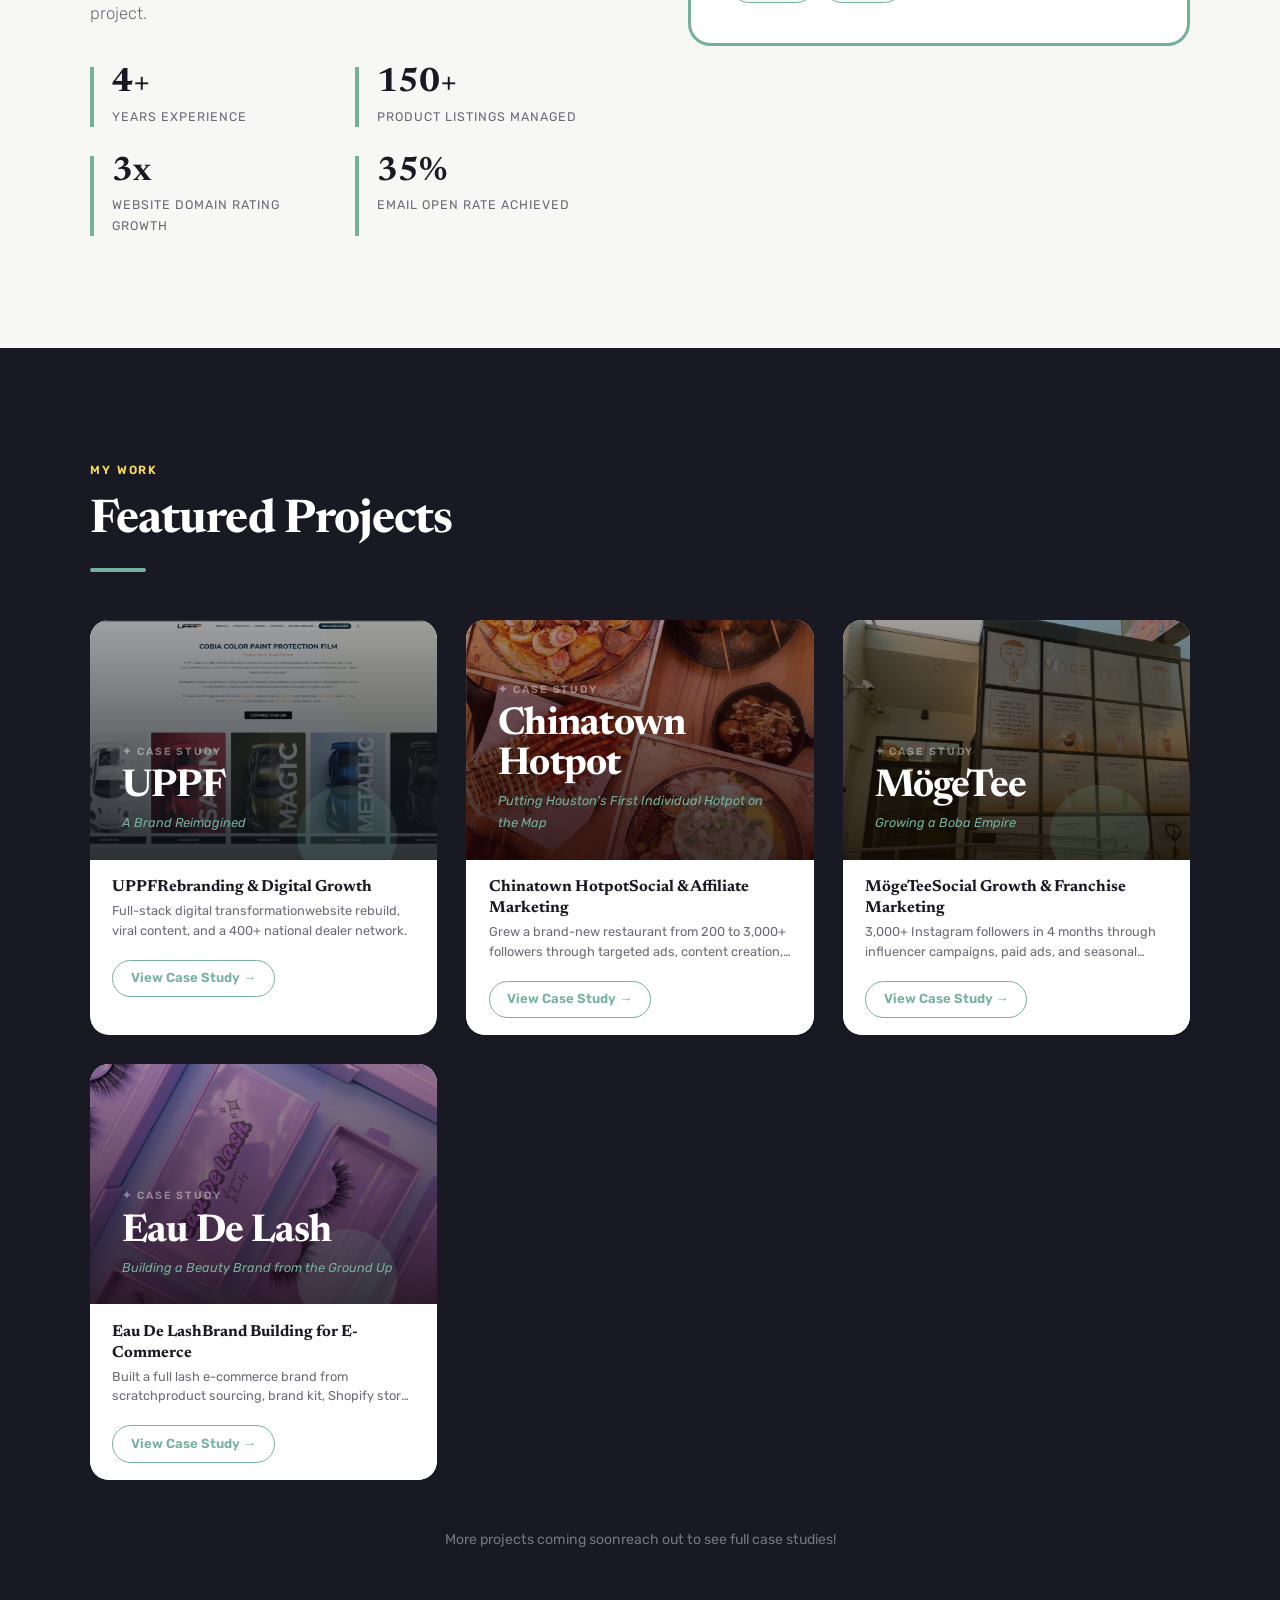
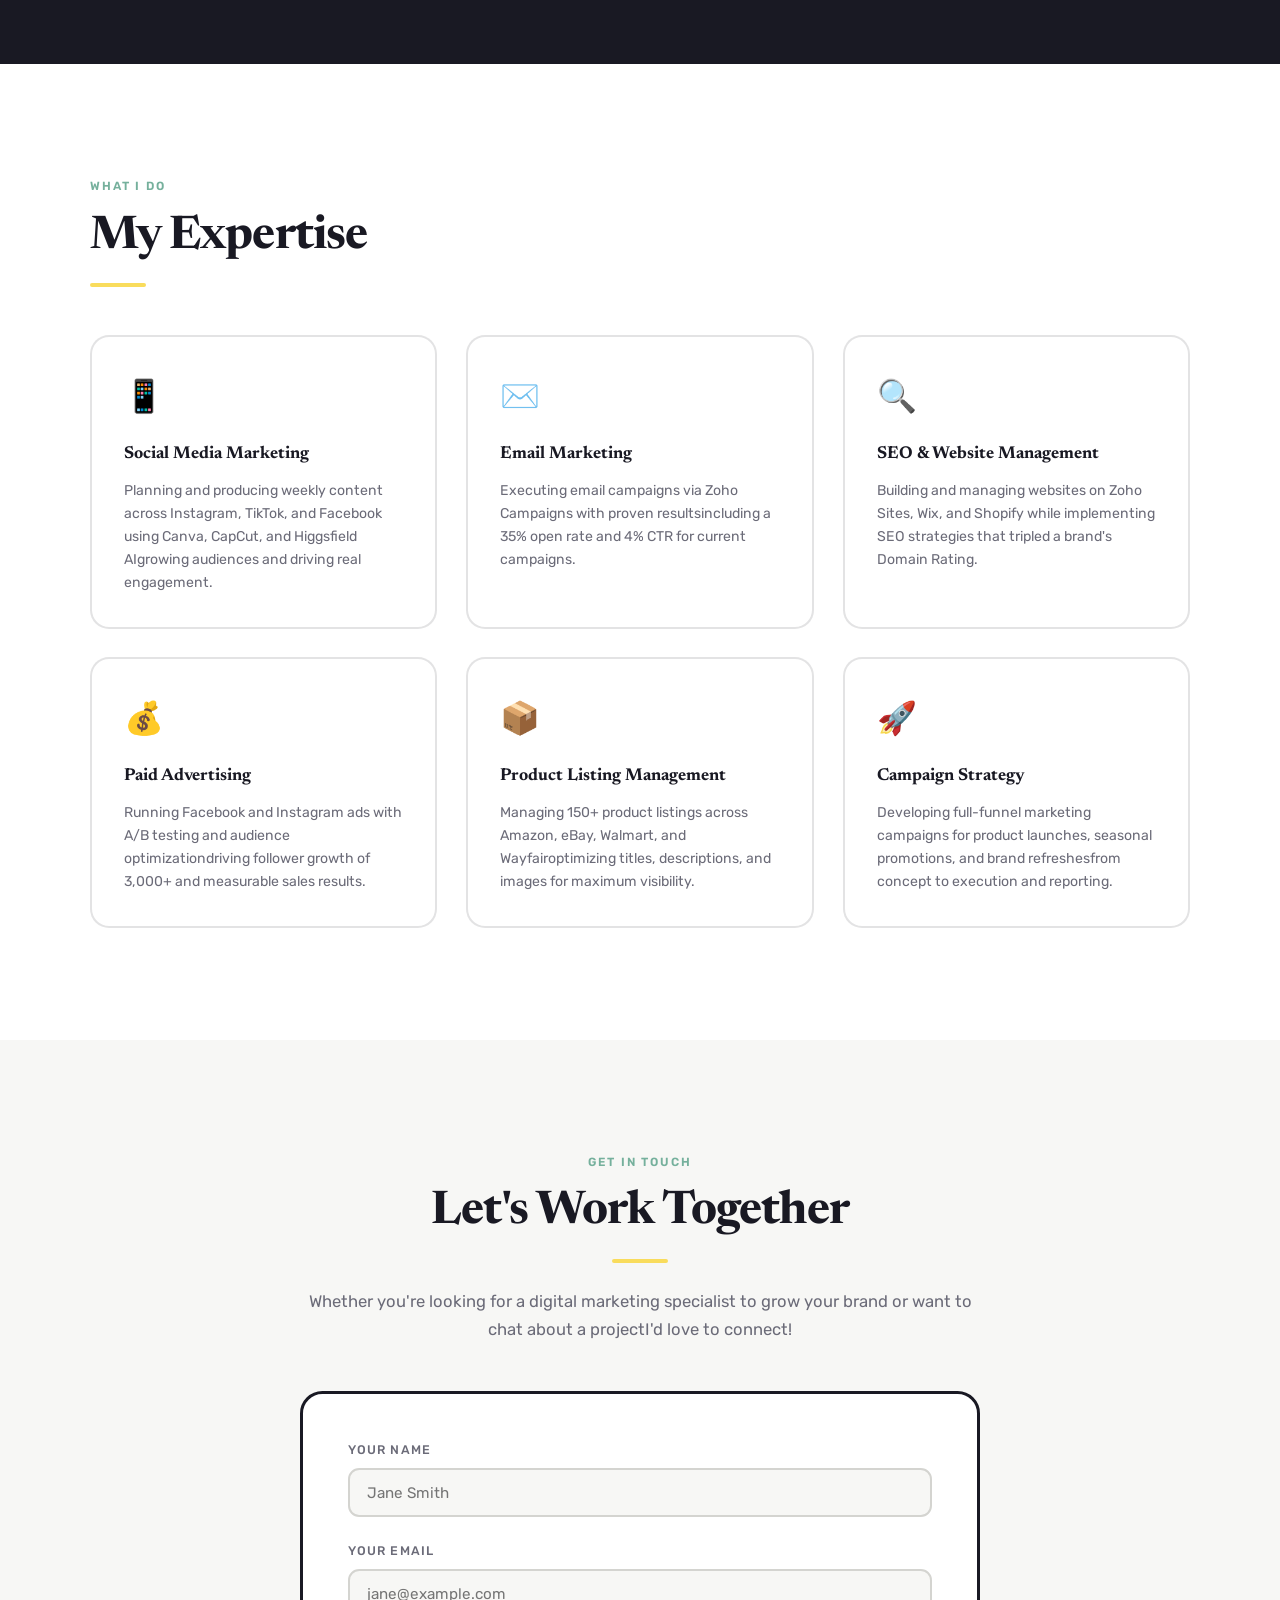
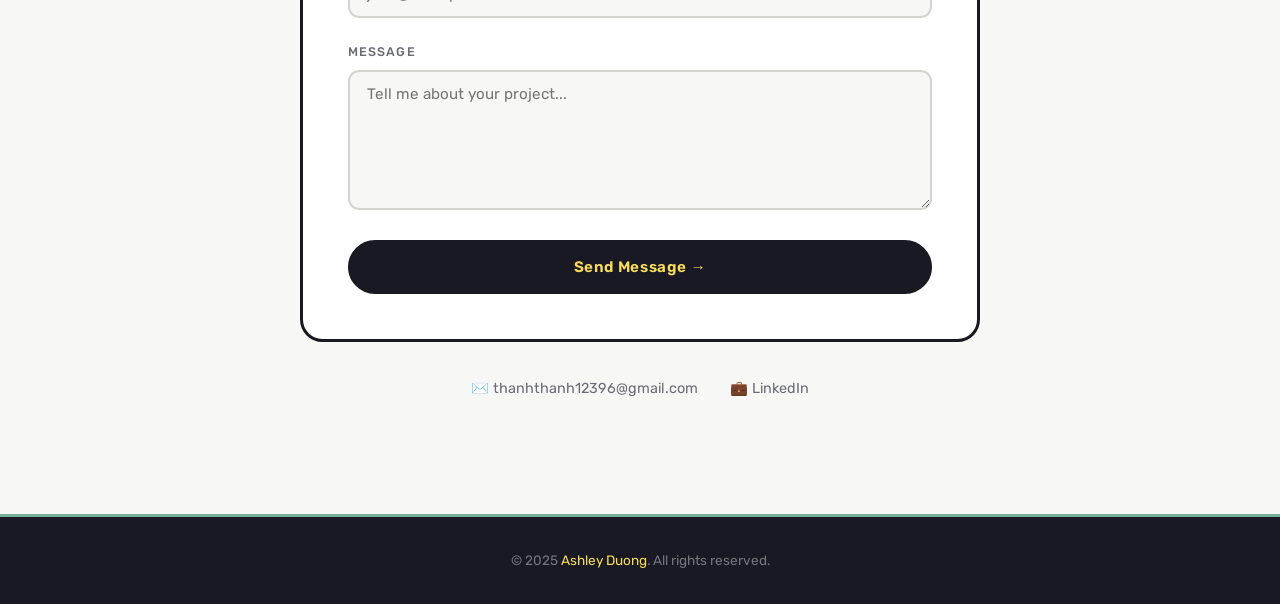
==== commit 43733728: "Replace gold offset hover on skill cards with soft teal glow lift" ====
--- a/index.html
+++ b/index.html
@@ -434,15 +434,22 @@
 
     .skill-card {
       background: var(--white);
-      border: 4px solid var(--dark);
+      border: 2px solid rgba(25,25,35,0.12);
       border-radius: 1.2rem; padding: 2rem;
-      transition: transform 0.25s, box-shadow 0.25s, border-color 0.25s;
+      transition: transform 0.3s cubic-bezier(.22,.68,0,1.2),
+                  box-shadow 0.3s ease,
+                  border-color 0.3s ease,
+                  background 0.3s ease;
     }
 
     .skill-card:hover {
-      transform: translateY(-6px);
-      box-shadow: 6px 6px 0 var(--gold);
-      border-color: var(--teal);
+      transform: translateY(-8px) scale(1.02);
+      background: linear-gradient(145deg, #ffffff 60%, rgba(117,176,156,0.06) 100%);
+      border-color: rgba(117,176,156,0.5);
+      box-shadow:
+        0 20px 40px rgba(117,176,156,0.18),
+        0 6px 16px rgba(0,0,0,0.06),
+        0 0 0 1px rgba(117,176,156,0.15) inset;
     }
 
     .skill-icon { font-size: 2rem; margin-bottom: 1rem; }
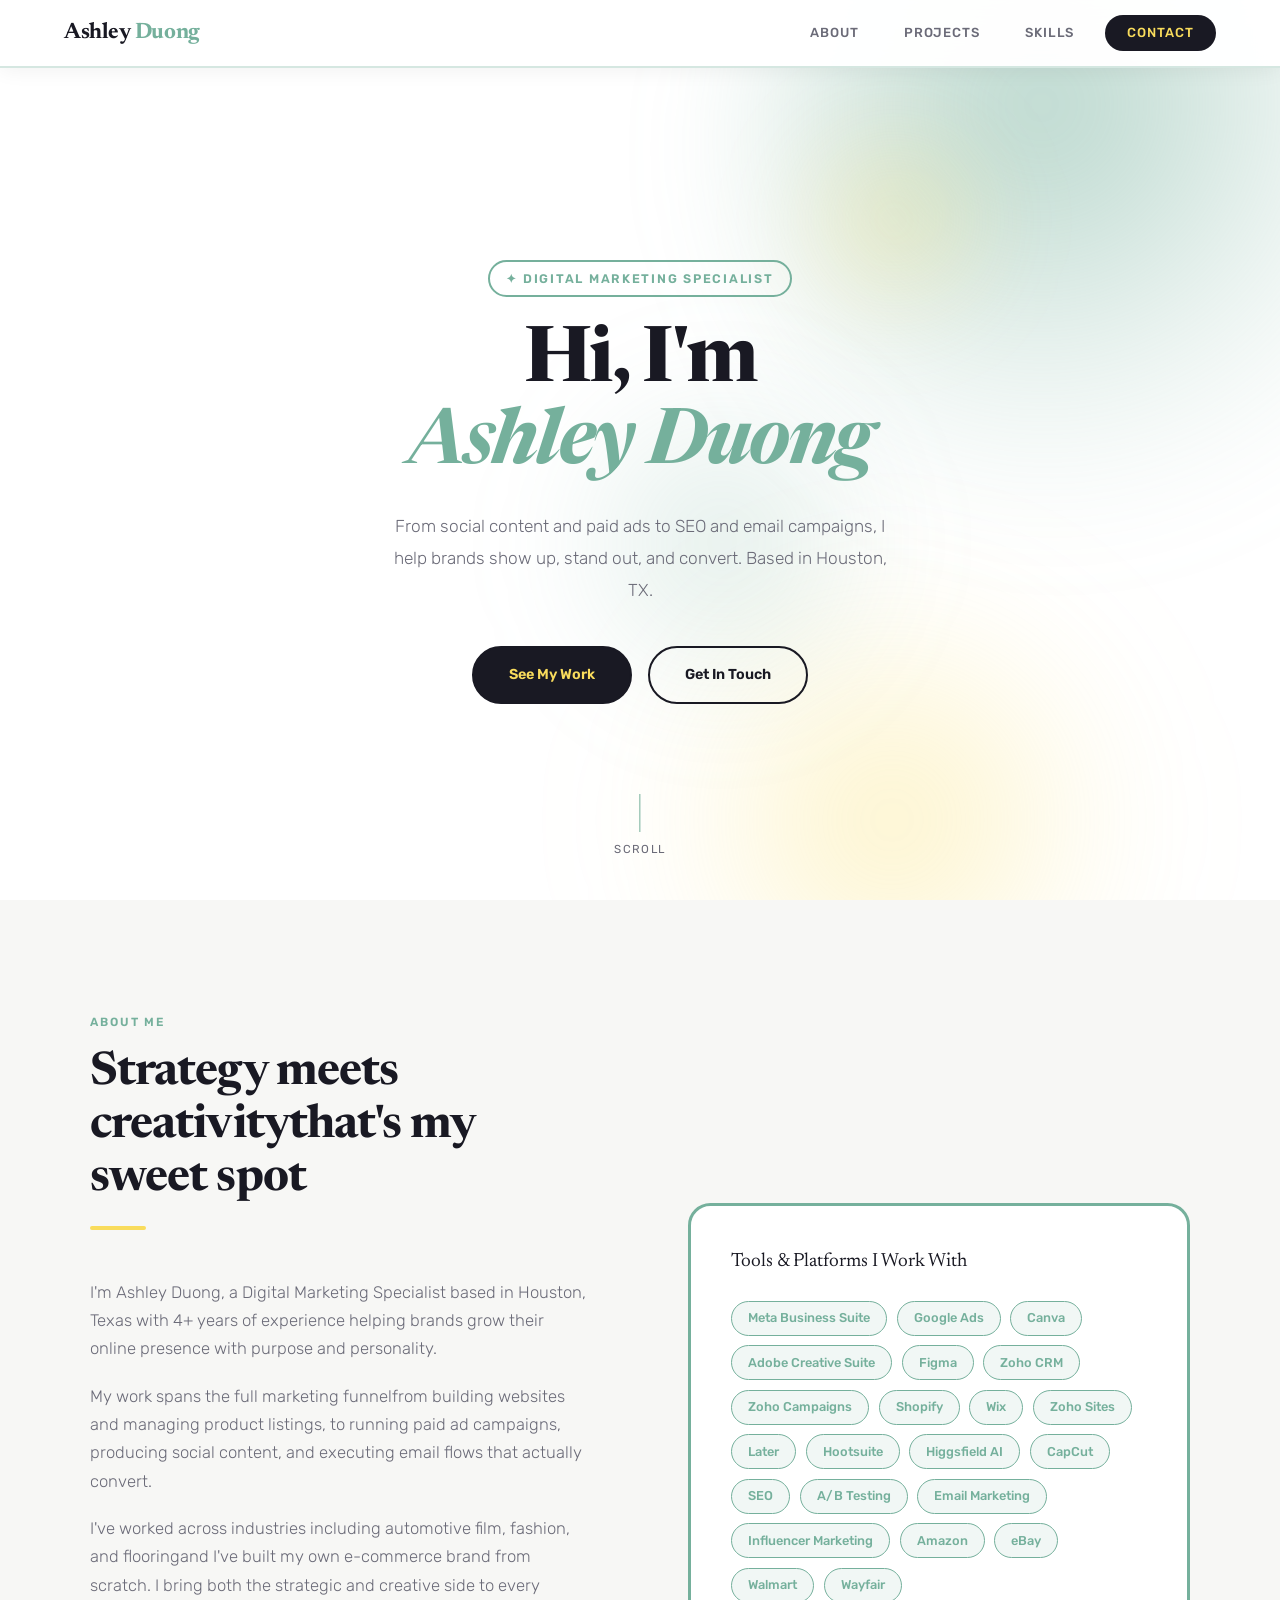
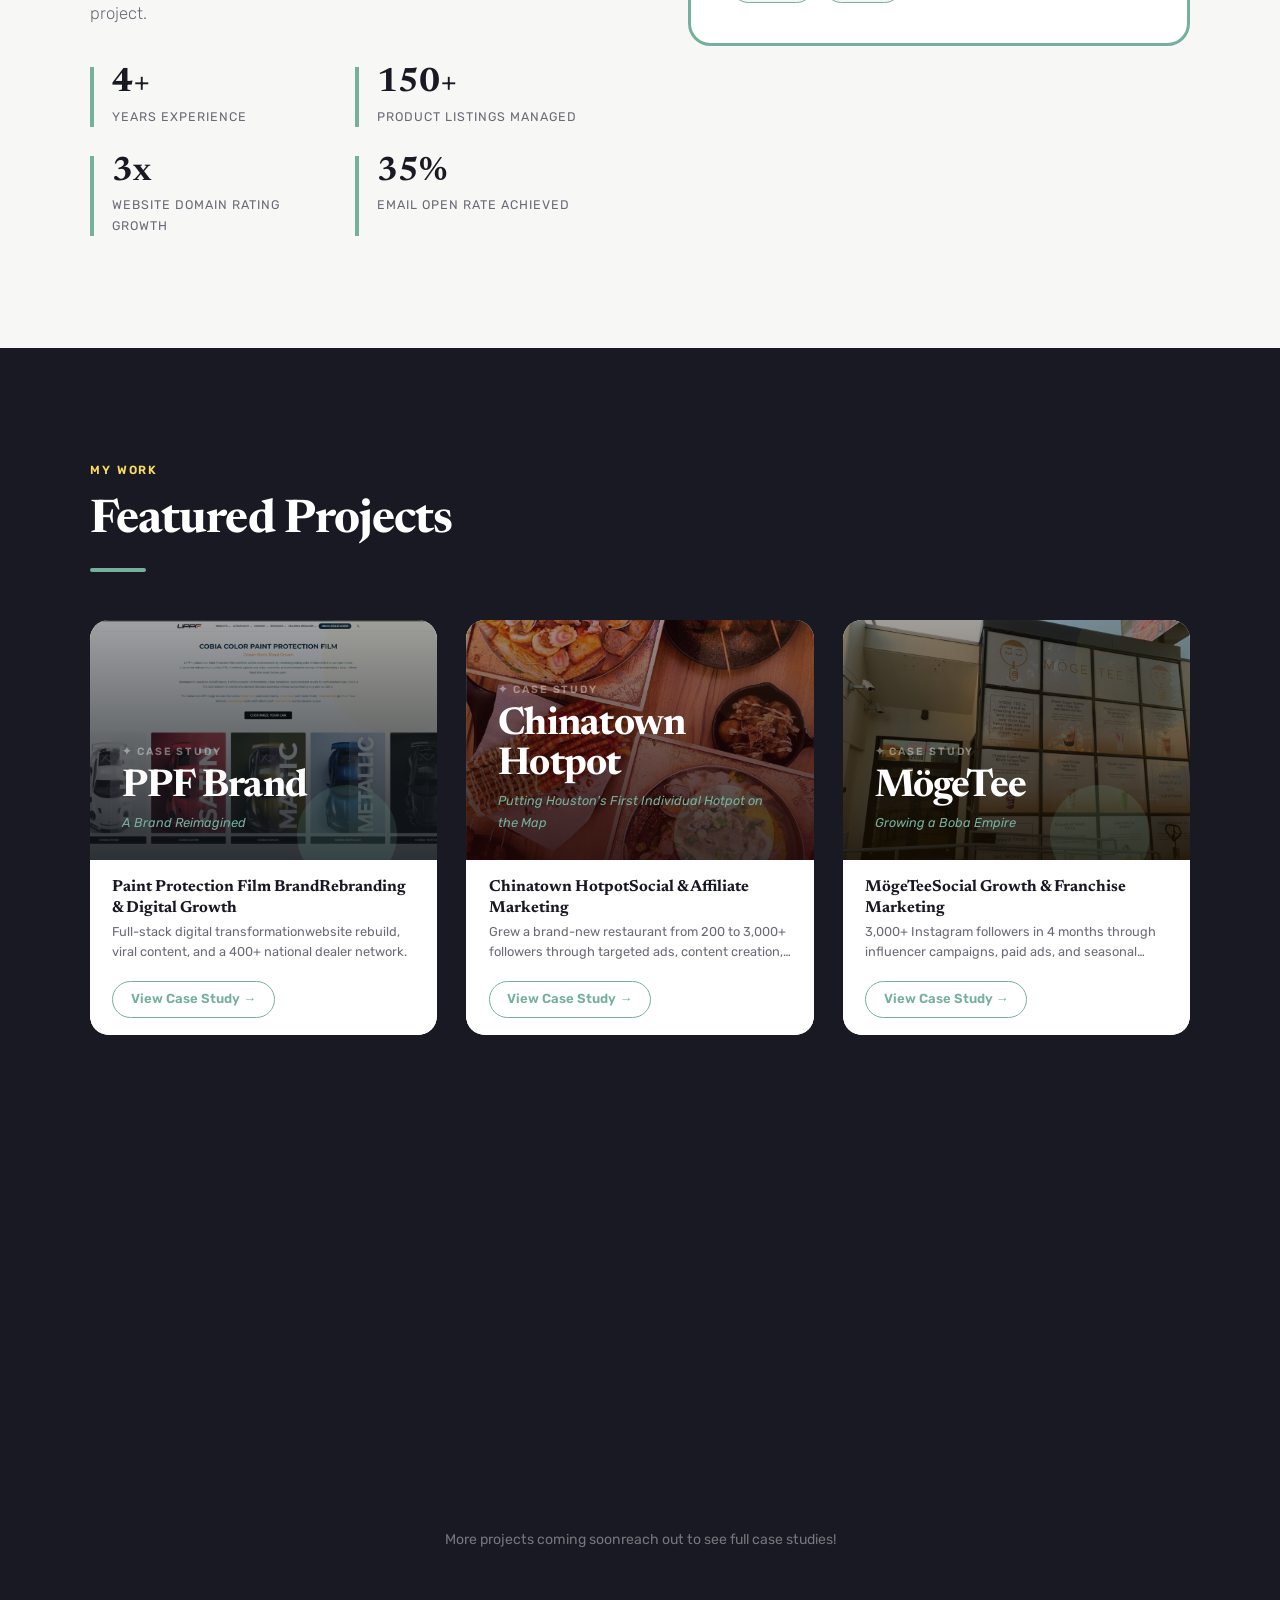
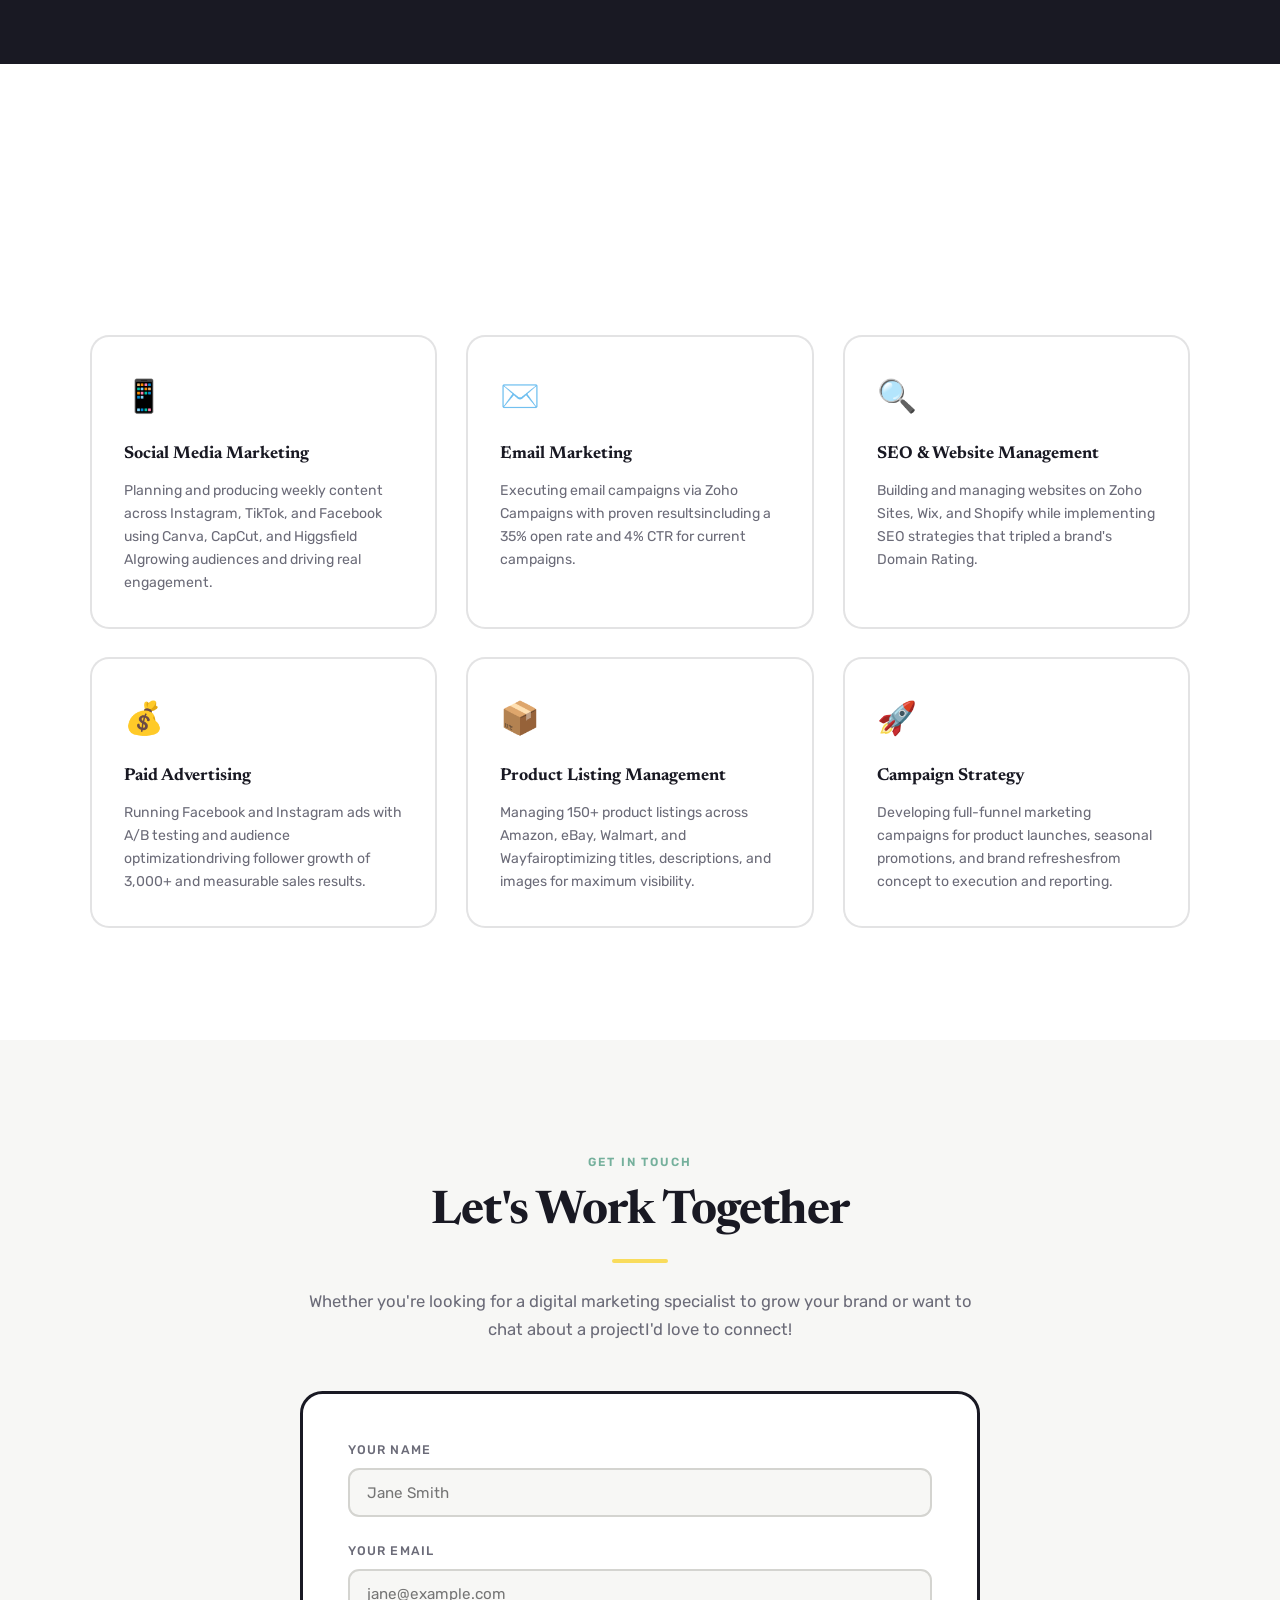
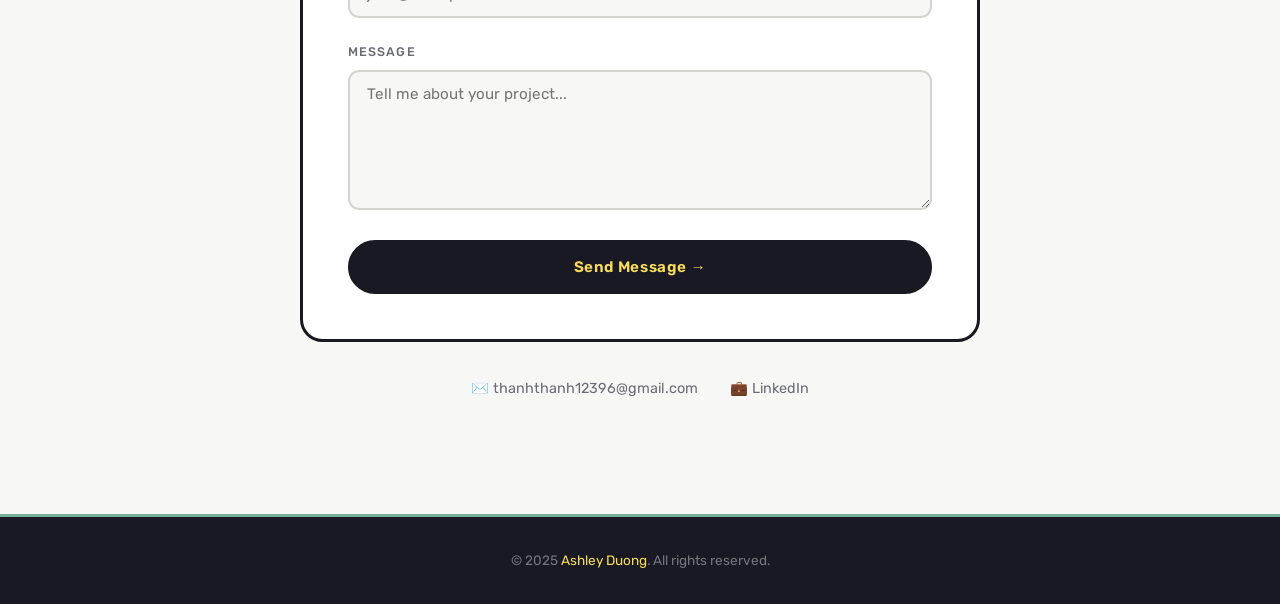
==== commit 293711ab: "Replace all visible UPPF references with Paint Protection Film brand" ====
--- a/index.html
+++ b/index.html
@@ -877,11 +877,11 @@
           <div class="project-cover" style="background: url('Portolio-images/Website-after/Screenshot%202026-05-20%20201746.png') center center / cover no-repeat;">
             <div style="position:absolute;inset:0;background:linear-gradient(to top,rgba(15,20,25,0.88) 0%,rgba(15,20,25,0.4) 100%);border-radius:inherit;"></div>
             <div class="cover-tag" style="position:relative;z-index:1;">✦ Case Study</div>
-            <div class="cover-brand" style="position:relative;z-index:1;">UPPF</div>
+            <div class="cover-brand" style="position:relative;z-index:1;">PPF Brand</div>
             <div class="cover-sub" style="position:relative;z-index:1;">A Brand Reimagined</div>
           </div>
           <div class="project-body">
-            <h3>UPPFRebranding & Digital Growth</h3>
+            <h3>Paint Protection Film BrandRebranding & Digital Growth</h3>
             <p class="proj-desc">Full-stack digital transformationwebsite rebuild, viral content, and a 400+ national dealer network.</p>
             <a href="uppf.html" class="view-case-study">View Case Study →</a>
           </div>
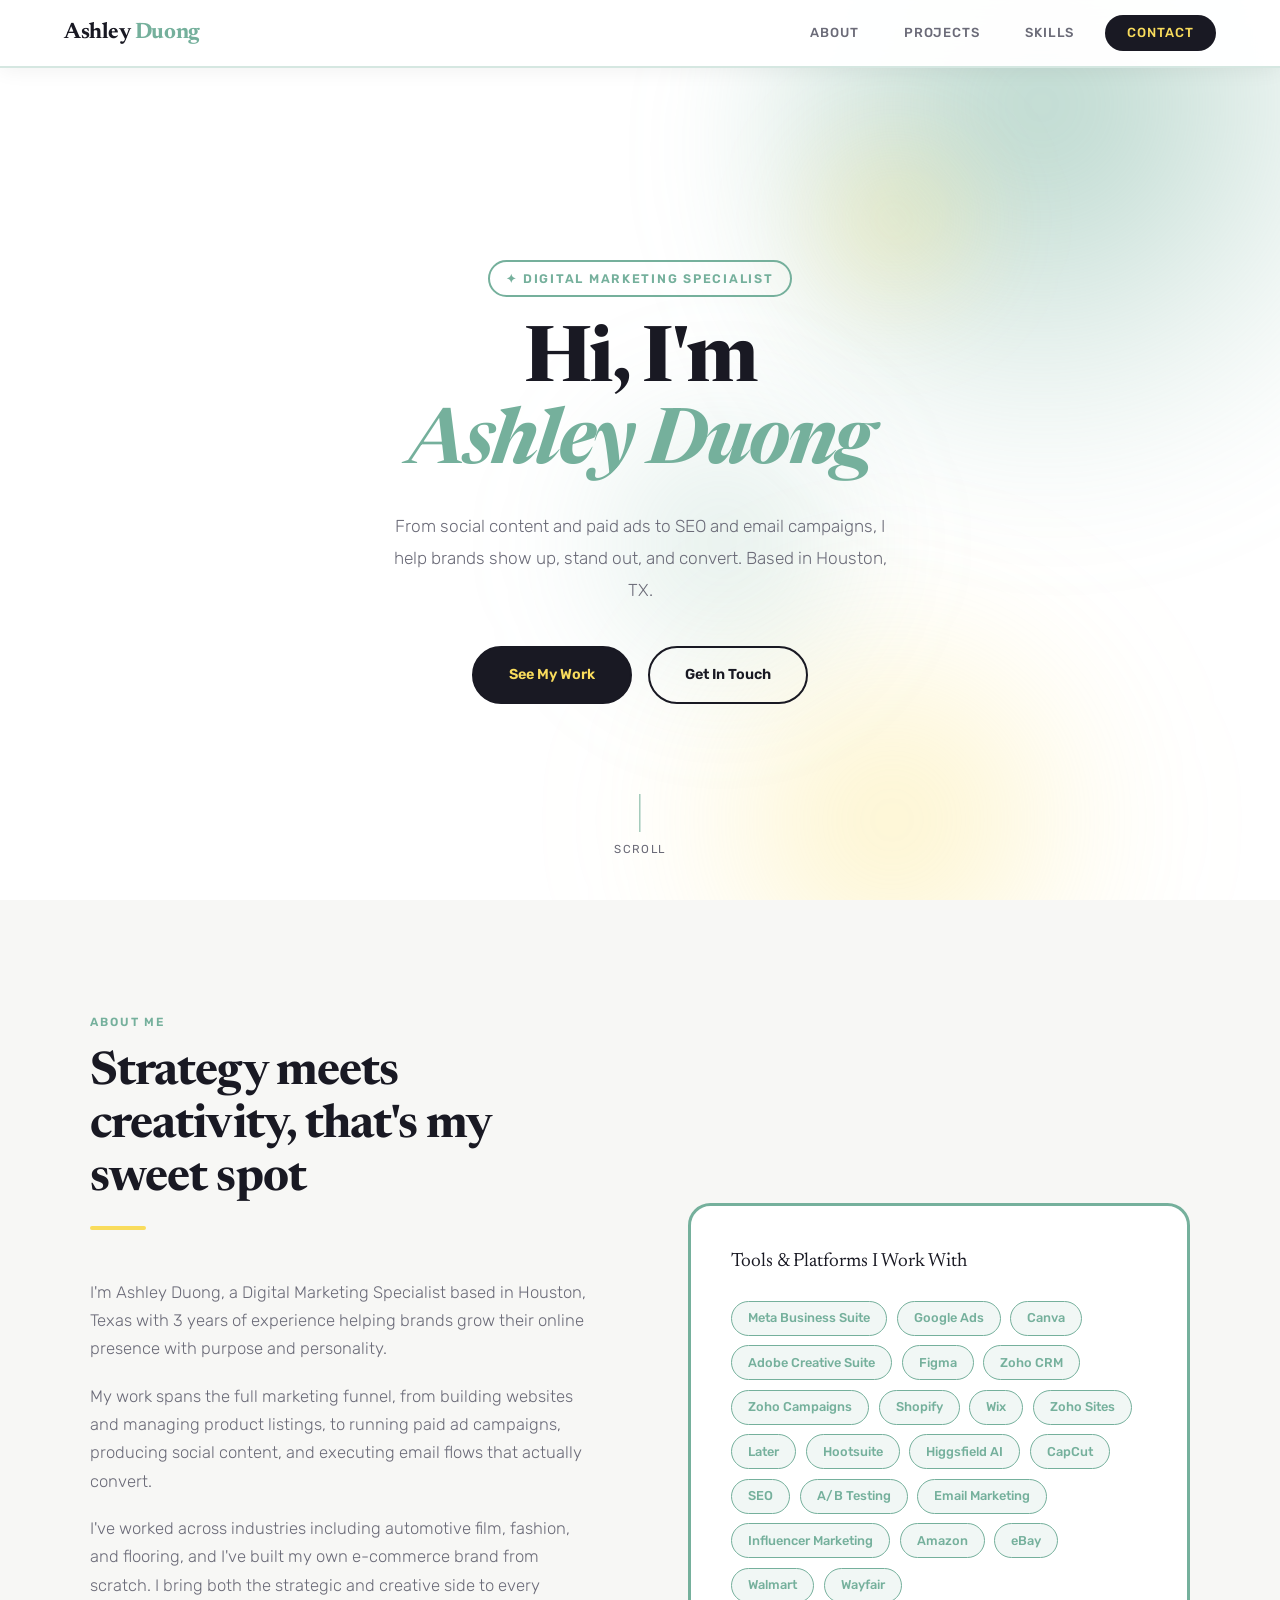
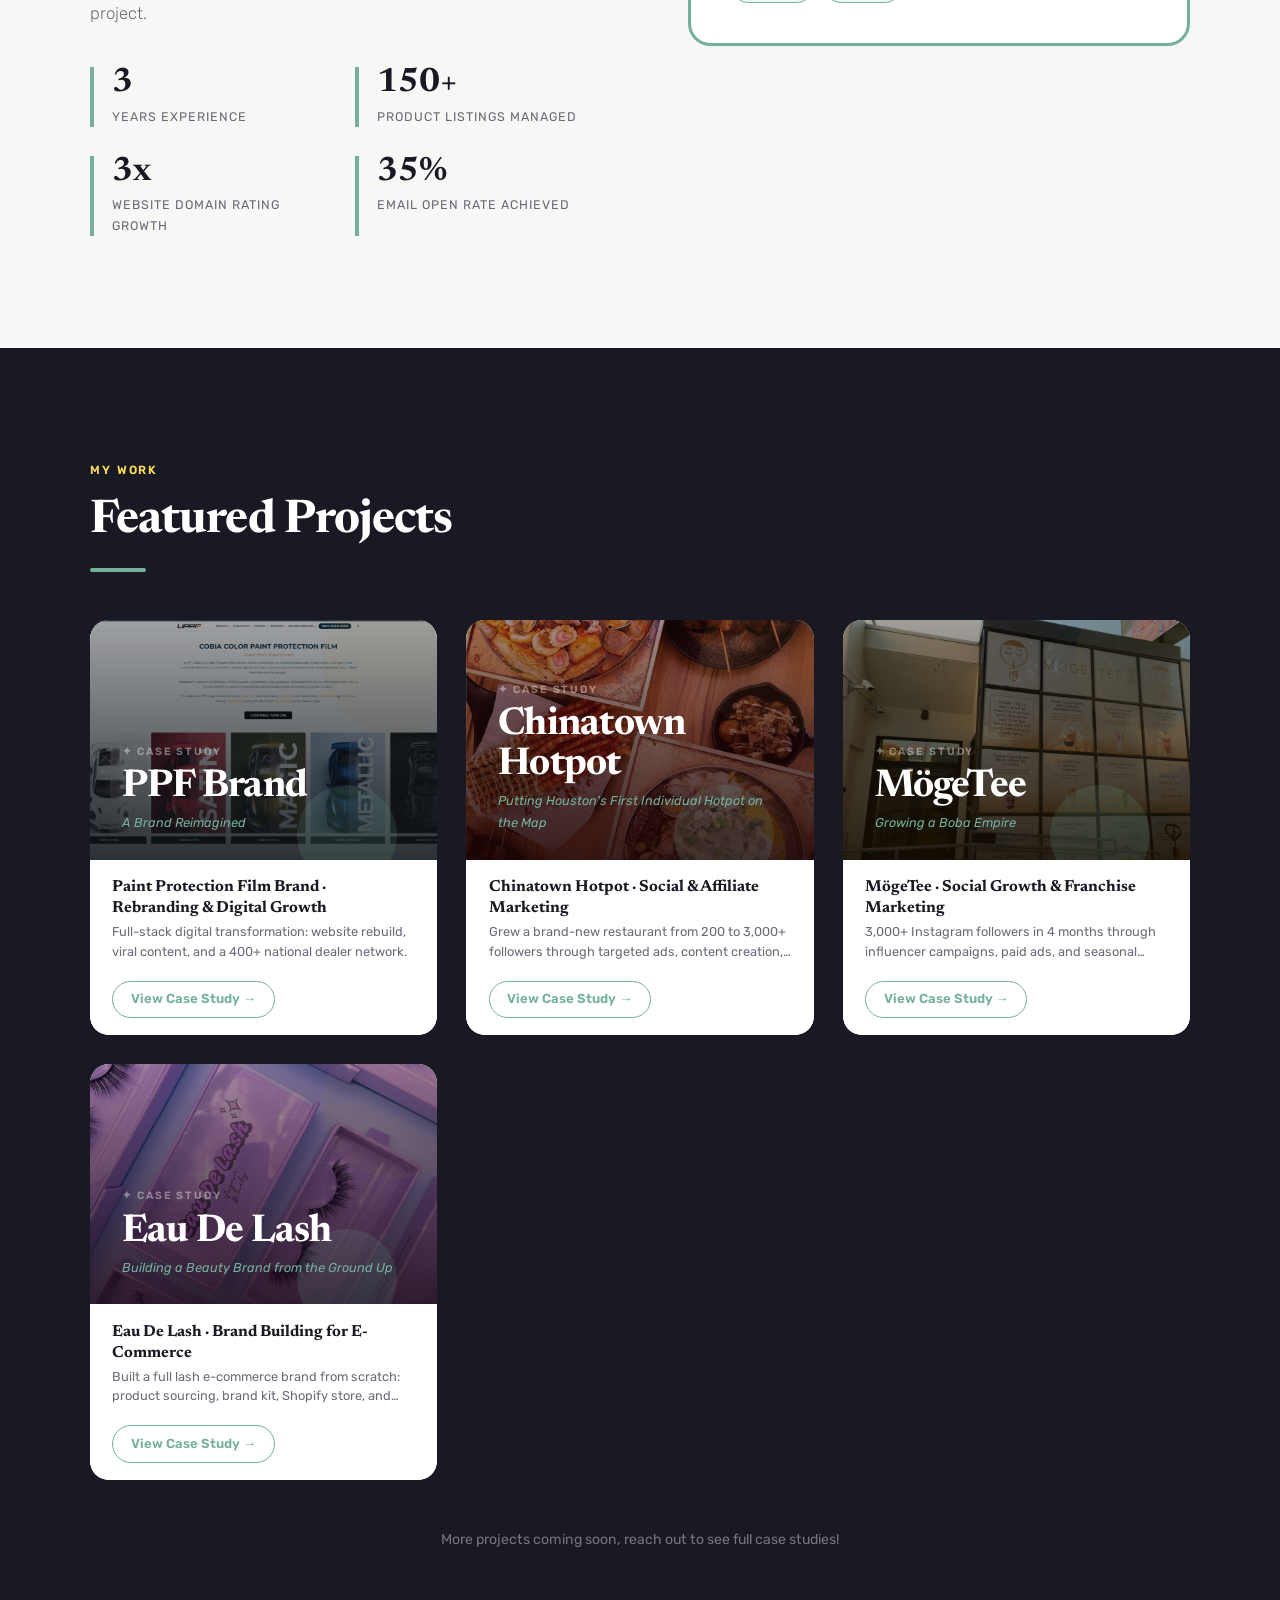
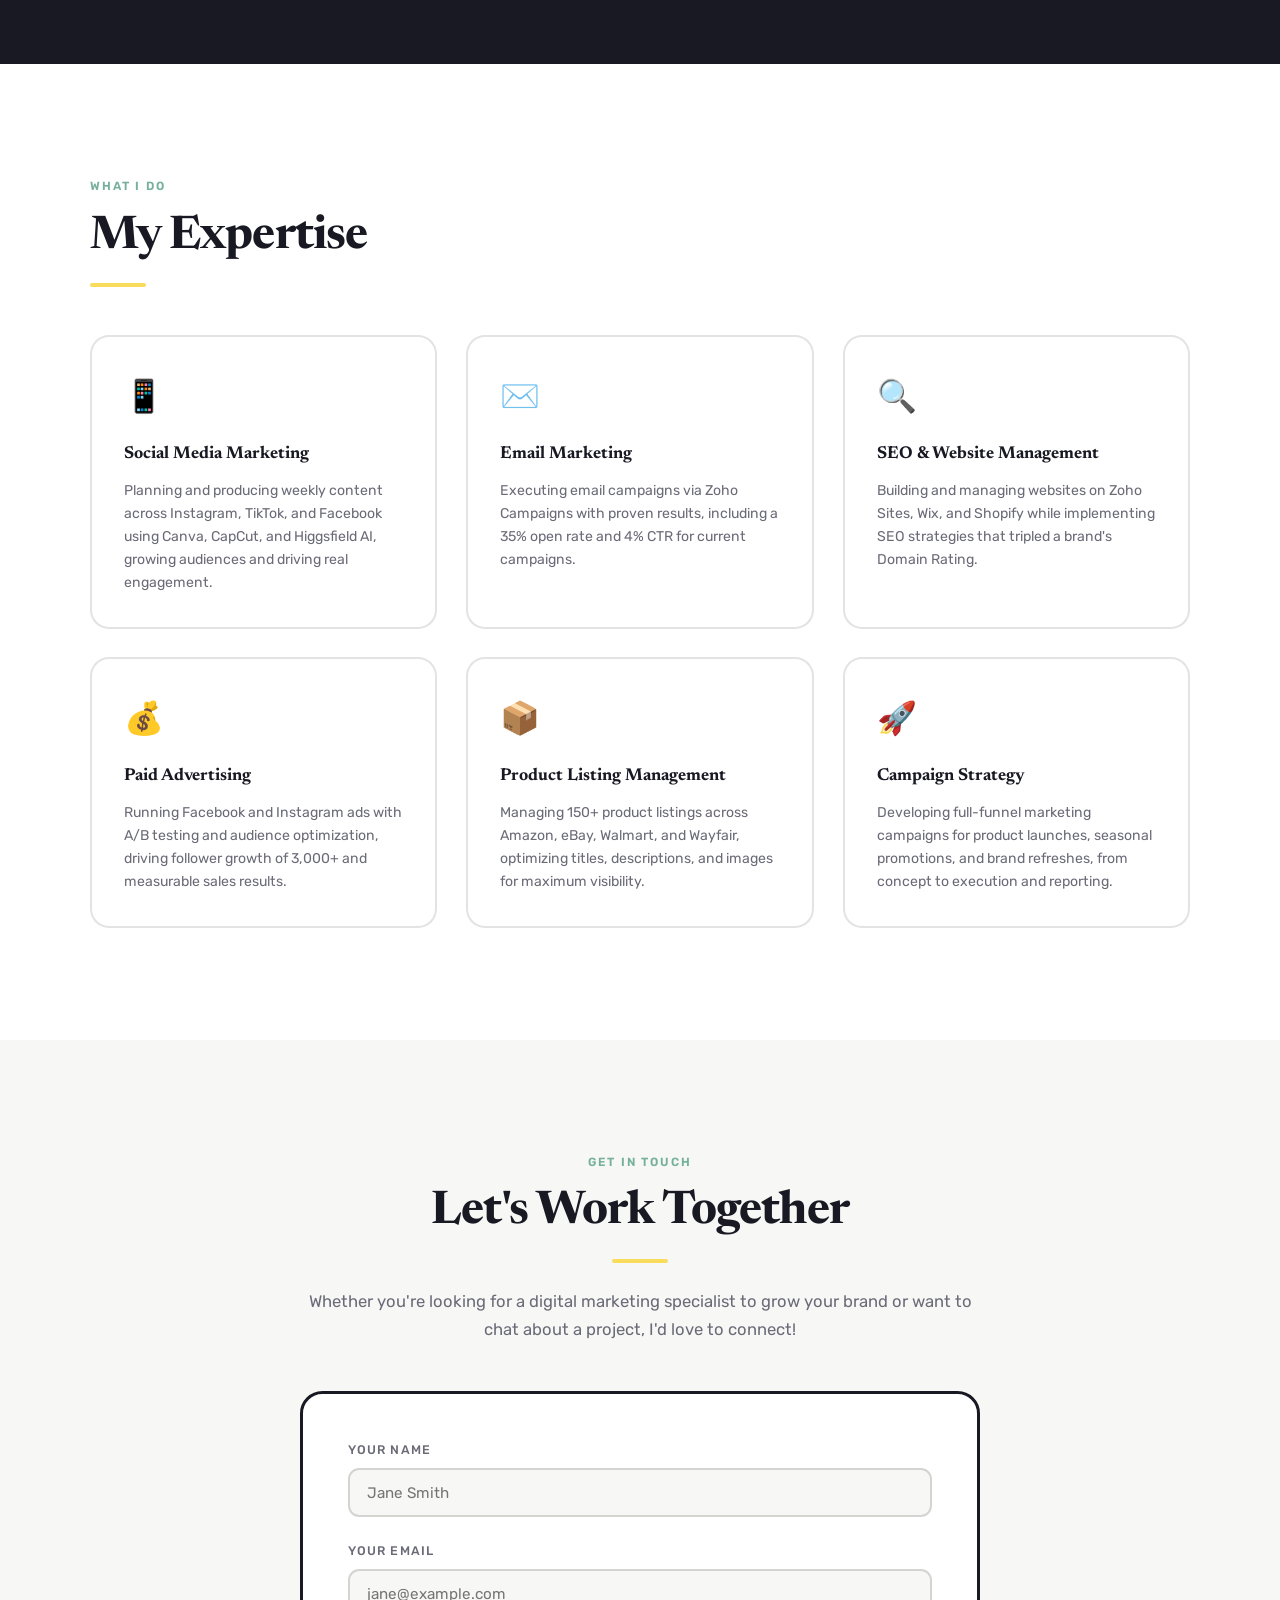
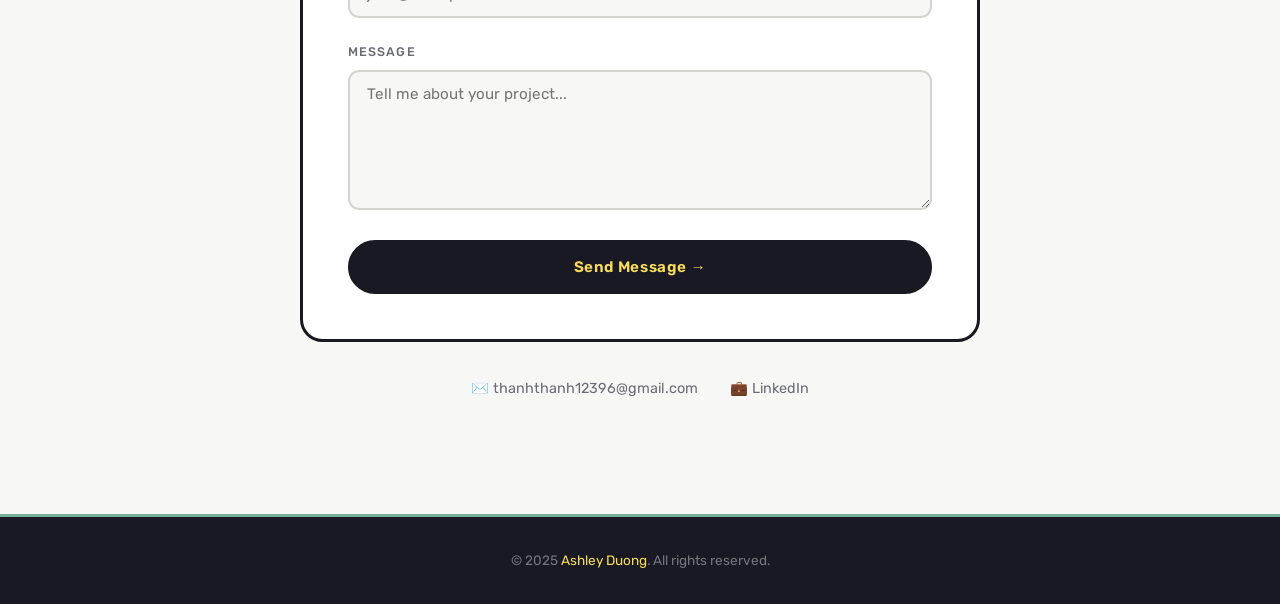
==== commit f48accec: "Fix all run-together typos site-wide, update years experience to 3" ====
--- a/index.html
+++ b/index.html
@@ -832,13 +832,13 @@
     <div class="about-grid">
       <div class="about-text fade-in">
         <div class="section-label">About Me</div>
-        <h2 class="section-title">Strategy meets creativitythat's my sweet spot</h2>
+        <h2 class="section-title">Strategy meets creativity, that's my sweet spot</h2>
         <div class="divider"></div>
-        <p>I'm Ashley Duong, a Digital Marketing Specialist based in Houston, Texas with 4+ years of experience helping brands grow their online presence with purpose and personality.</p>
-        <p>My work spans the full marketing funnelfrom building websites and managing product listings, to running paid ad campaigns, producing social content, and executing email flows that actually convert.</p>
-        <p>I've worked across industries including automotive film, fashion, and flooringand I've built my own e-commerce brand from scratch. I bring both the strategic and creative side to every project.</p>
+        <p>I'm Ashley Duong, a Digital Marketing Specialist based in Houston, Texas with 3 years of experience helping brands grow their online presence with purpose and personality.</p>
+        <p>My work spans the full marketing funnel, from building websites and managing product listings, to running paid ad campaigns, producing social content, and executing email flows that actually convert.</p>
+        <p>I've worked across industries including automotive film, fashion, and flooring, and I've built my own e-commerce brand from scratch. I bring both the strategic and creative side to every project.</p>
         <div class="about-stats">
-          <div class="stat"><div class="stat-num">4+</div><div class="stat-label">Years Experience</div></div>
+          <div class="stat"><div class="stat-num">3</div><div class="stat-label">Years Experience</div></div>
           <div class="stat"><div class="stat-num">150+</div><div class="stat-label">Product Listings Managed</div></div>
           <div class="stat"><div class="stat-num">3x</div><div class="stat-label">Website Domain Rating Growth</div></div>
           <div class="stat"><div class="stat-num">35%</div><div class="stat-label">Email Open Rate Achieved</div></div>
@@ -881,8 +881,8 @@
             <div class="cover-sub" style="position:relative;z-index:1;">A Brand Reimagined</div>
           </div>
           <div class="project-body">
-            <h3>Paint Protection Film BrandRebranding & Digital Growth</h3>
-            <p class="proj-desc">Full-stack digital transformationwebsite rebuild, viral content, and a 400+ national dealer network.</p>
+            <h3>Paint Protection Film Brand · Rebranding & Digital Growth</h3>
+            <p class="proj-desc">Full-stack digital transformation: website rebuild, viral content, and a 400+ national dealer network.</p>
             <a href="uppf.html" class="view-case-study">View Case Study →</a>
           </div>
         </div>
@@ -895,7 +895,7 @@
             <div class="cover-sub" style="position:relative;z-index:1;">Putting Houston's First Individual Hotpot on the Map</div>
           </div>
           <div class="project-body">
-            <h3>Chinatown HotpotSocial & Affiliate Marketing</h3>
+            <h3>Chinatown Hotpot · Social & Affiliate Marketing</h3>
             <p class="proj-desc">Grew a brand-new restaurant from 200 to 3,000+ followers through targeted ads, content creation, and affiliate marketing.</p>
             <a href="hotpot.html" class="view-case-study">View Case Study →</a>
           </div>
@@ -909,7 +909,7 @@
             <div class="cover-sub" style="position:relative;z-index:1;">Growing a Boba Empire</div>
           </div>
           <div class="project-body">
-            <h3>MögeTeeSocial Growth & Franchise Marketing</h3>
+            <h3>MögeTee · Social Growth & Franchise Marketing</h3>
             <p class="proj-desc">3,000+ Instagram followers in 4 months through influencer campaigns, paid ads, and seasonal promotions across 50+ US locations.</p>
             <a href="mogetee.html" class="view-case-study">View Case Study →</a>
           </div>
@@ -923,15 +923,15 @@
             <div class="cover-sub" style="position:relative;z-index:1;">Building a Beauty Brand from the Ground Up</div>
           </div>
           <div class="project-body">
-            <h3>Eau De LashBrand Building for E-Commerce</h3>
-            <p class="proj-desc">Built a full lash e-commerce brand from scratchproduct sourcing, brand kit, Shopify store, and 1,300+ followers across 3 social channels.</p>
+            <h3>Eau De Lash · Brand Building for E-Commerce</h3>
+            <p class="proj-desc">Built a full lash e-commerce brand from scratch: product sourcing, brand kit, Shopify store, and 1,300+ followers across 3 social channels.</p>
             <a href="eaulash.html" class="view-case-study">View Case Study →</a>
           </div>
         </div>
 
       </div>
       <p style="text-align:center; margin-top:3rem; color:rgba(255,255,255,0.4); font-size:0.88rem;">
-        More projects coming soonreach out to see full case studies!
+        More projects coming soon, reach out to see full case studies!
       </p>
     </div>
   </section>
@@ -946,12 +946,12 @@
         <div class="skill-card fade-in">
           <div class="skill-icon">📱</div>
           <h3>Social Media Marketing</h3>
-          <p>Planning and producing weekly content across Instagram, TikTok, and Facebook using Canva, CapCut, and Higgsfield AIgrowing audiences and driving real engagement.</p>
+          <p>Planning and producing weekly content across Instagram, TikTok, and Facebook using Canva, CapCut, and Higgsfield AI, growing audiences and driving real engagement.</p>
         </div>
         <div class="skill-card fade-in">
           <div class="skill-icon">✉️</div>
           <h3>Email Marketing</h3>
-          <p>Executing email campaigns via Zoho Campaigns with proven resultsincluding a 35% open rate and 4% CTR for current campaigns.</p>
+          <p>Executing email campaigns via Zoho Campaigns with proven results, including a 35% open rate and 4% CTR for current campaigns.</p>
         </div>
         <div class="skill-card fade-in">
           <div class="skill-icon">🔍</div>
@@ -961,17 +961,17 @@
         <div class="skill-card fade-in">
           <div class="skill-icon">💰</div>
           <h3>Paid Advertising</h3>
-          <p>Running Facebook and Instagram ads with A/B testing and audience optimizationdriving follower growth of 3,000+ and measurable sales results.</p>
+          <p>Running Facebook and Instagram ads with A/B testing and audience optimization, driving follower growth of 3,000+ and measurable sales results.</p>
         </div>
         <div class="skill-card fade-in">
           <div class="skill-icon">📦</div>
           <h3>Product Listing Management</h3>
-          <p>Managing 150+ product listings across Amazon, eBay, Walmart, and Wayfairoptimizing titles, descriptions, and images for maximum visibility.</p>
+          <p>Managing 150+ product listings across Amazon, eBay, Walmart, and Wayfair, optimizing titles, descriptions, and images for maximum visibility.</p>
         </div>
         <div class="skill-card fade-in">
           <div class="skill-icon">🚀</div>
           <h3>Campaign Strategy</h3>
-          <p>Developing full-funnel marketing campaigns for product launches, seasonal promotions, and brand refreshesfrom concept to execution and reporting.</p>
+          <p>Developing full-funnel marketing campaigns for product launches, seasonal promotions, and brand refreshes, from concept to execution and reporting.</p>
         </div>
       </div>
     </div>
@@ -983,7 +983,7 @@
       <div class="section-label fade-in">Get In Touch</div>
       <h2 class="section-title fade-in">Let's Work Together</h2>
       <div class="divider fade-in"></div>
-      <p class="fade-in">Whether you're looking for a digital marketing specialist to grow your brand or want to chat about a projectI'd love to connect!</p>
+      <p class="fade-in">Whether you're looking for a digital marketing specialist to grow your brand or want to chat about a project, I'd love to connect!</p>
       <div class="contact-form fade-in">
         <div class="form-group">
           <label>Your Name</label>
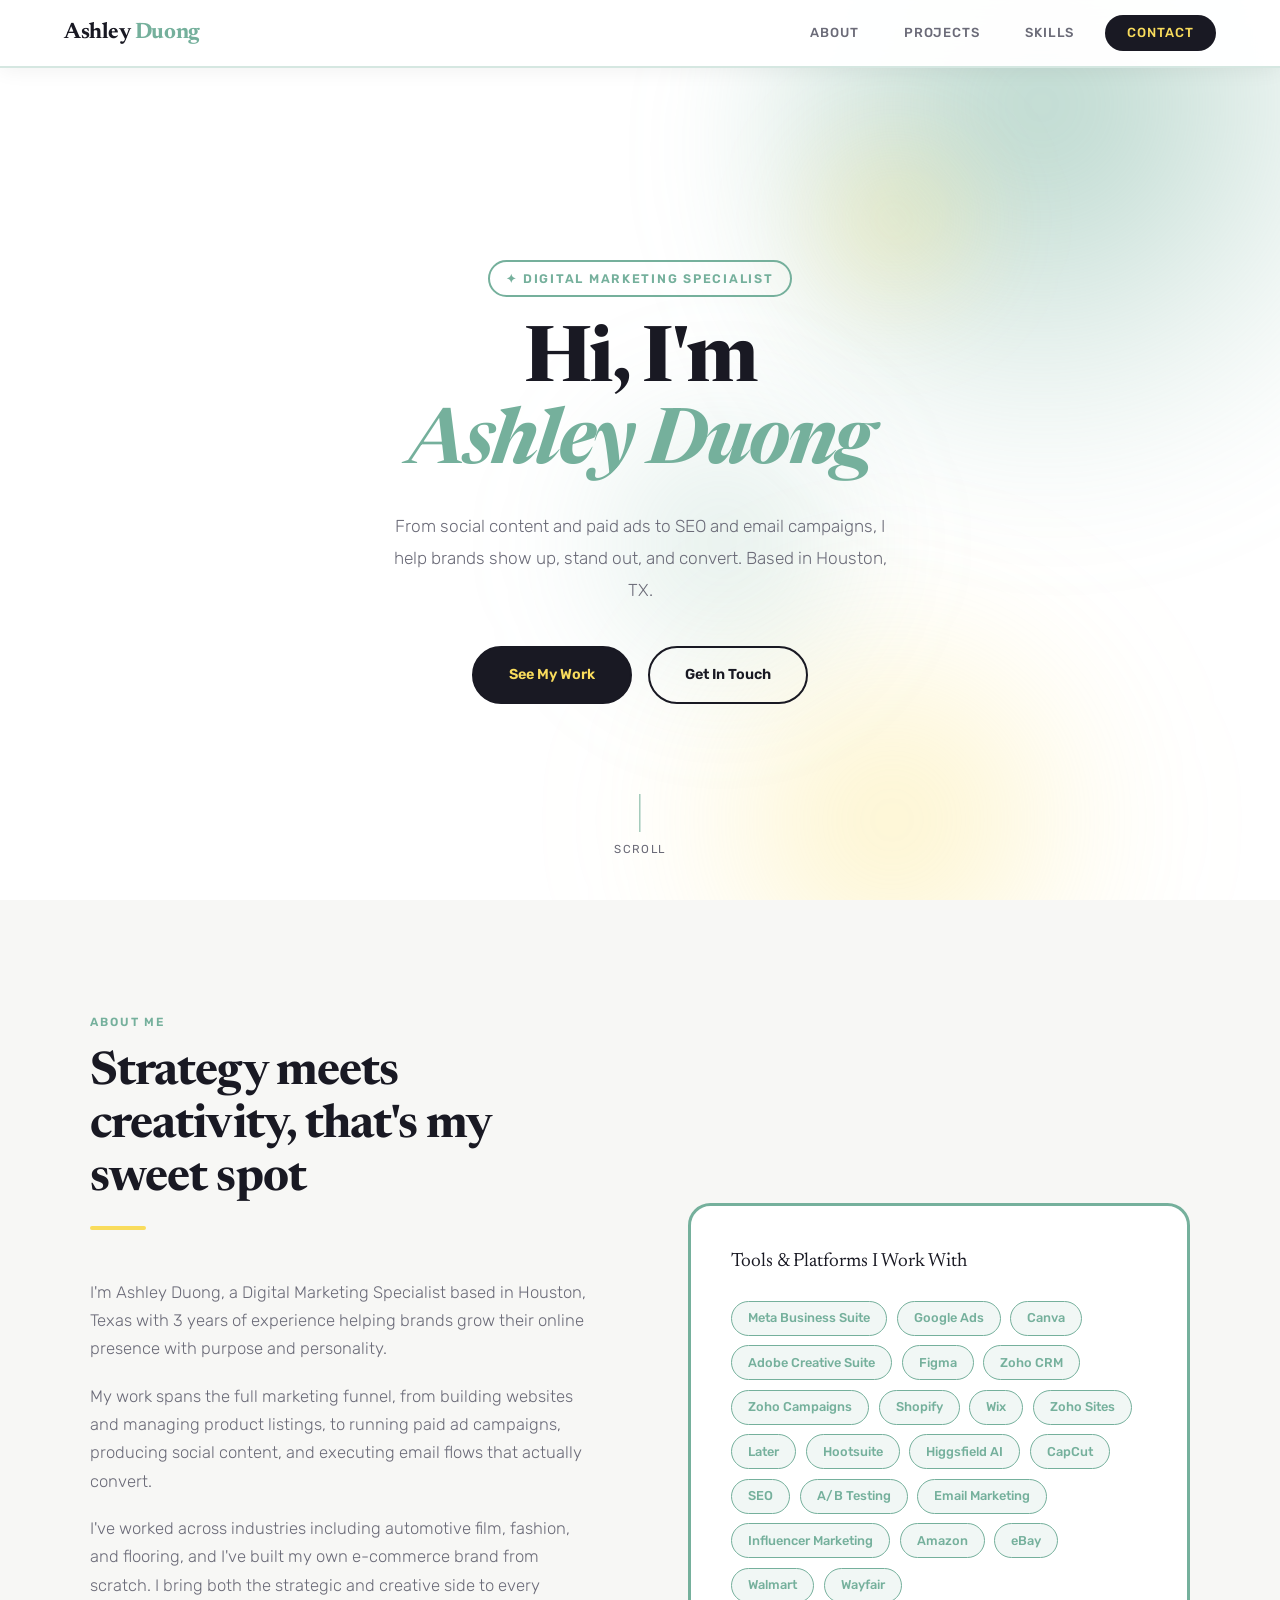
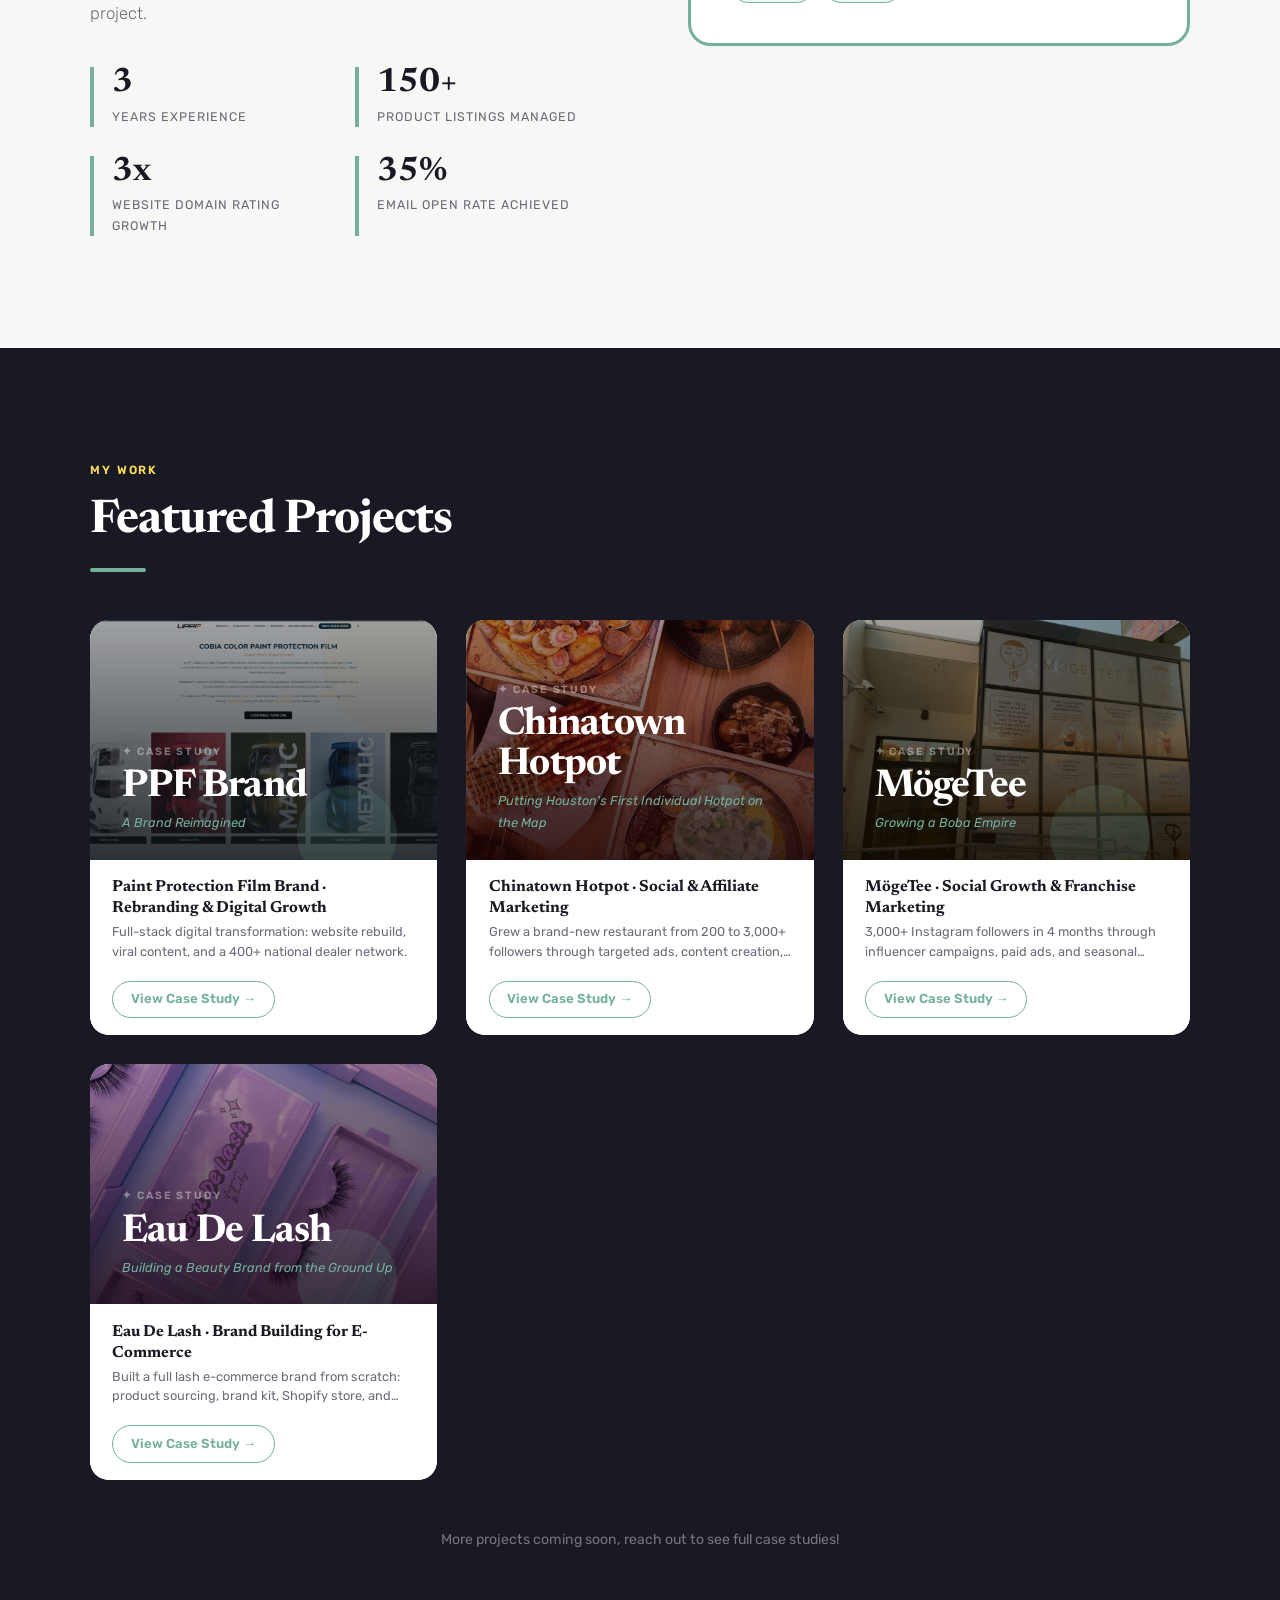
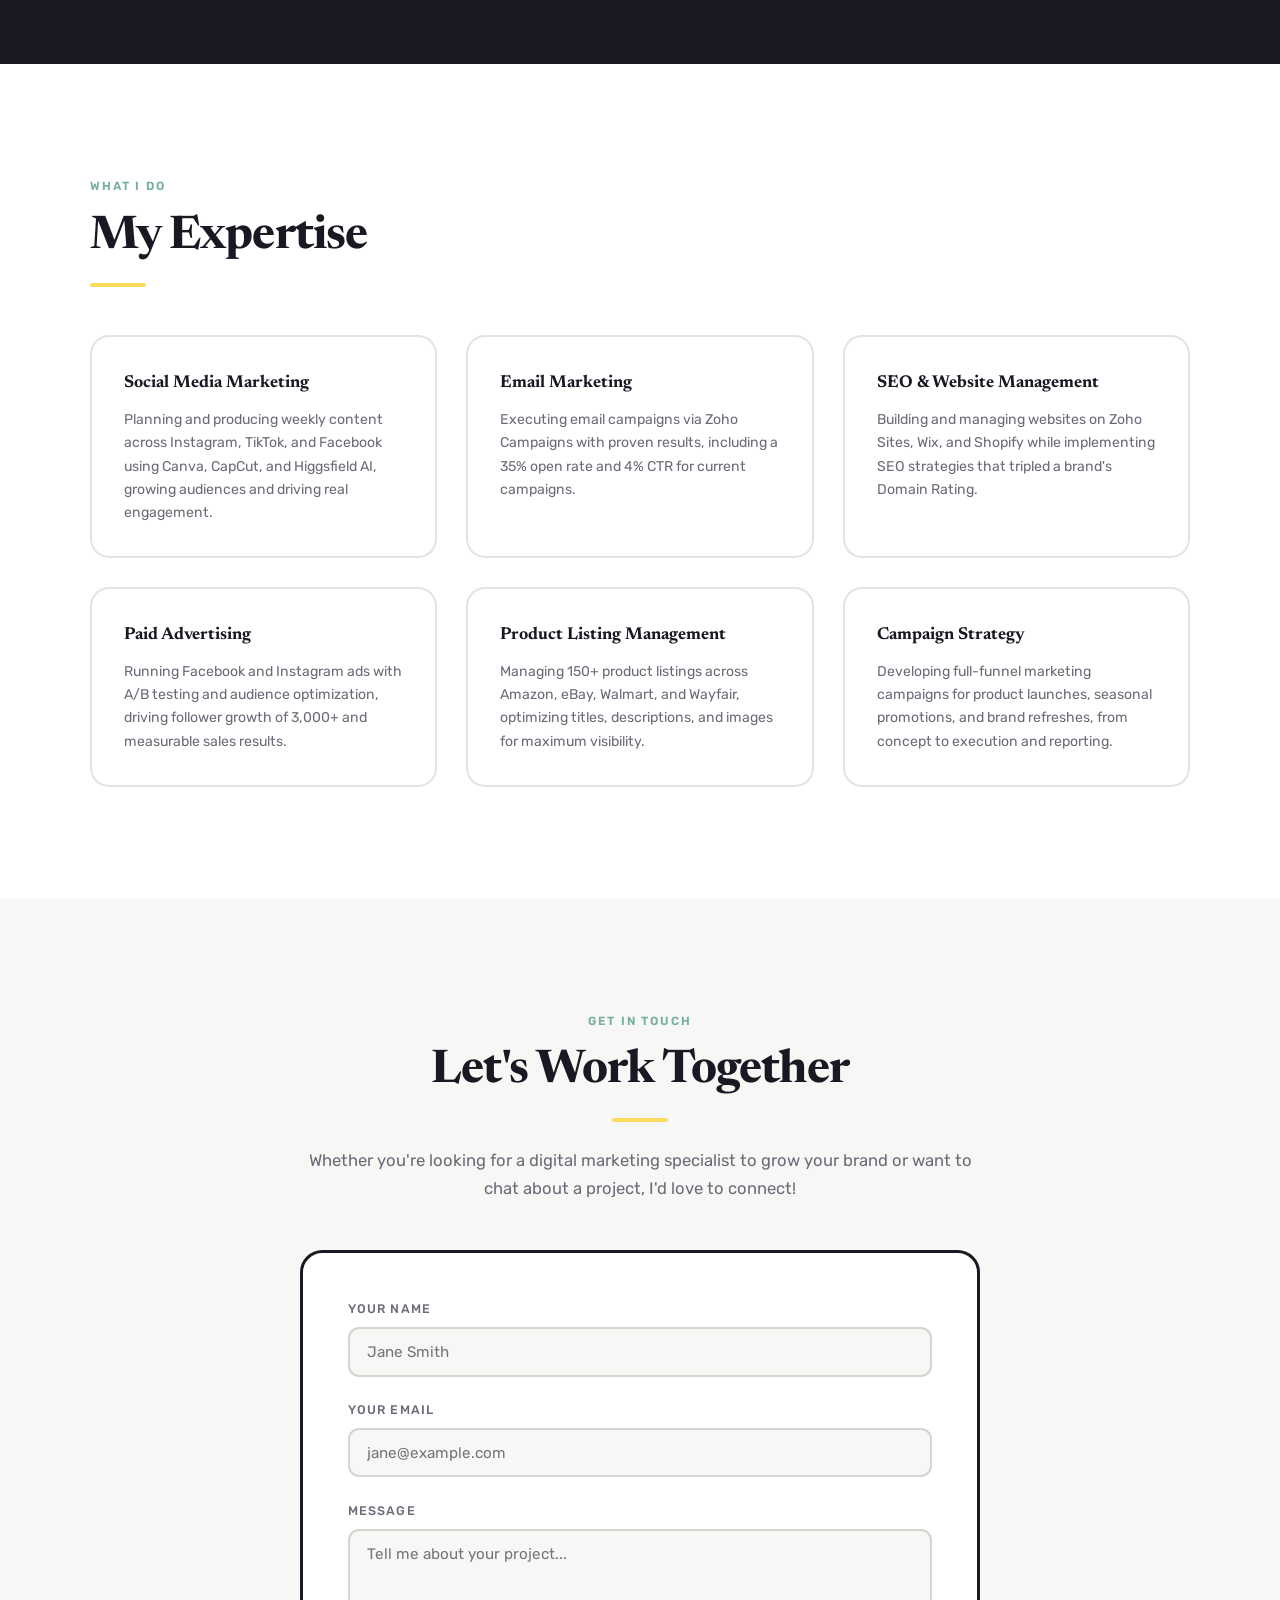
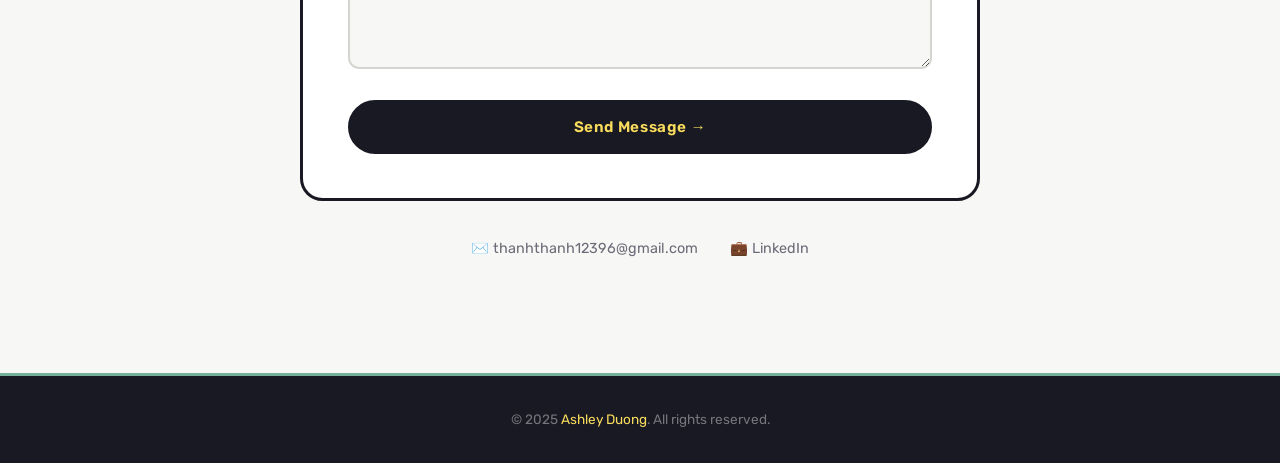
==== commit ba4a0aa0: "Remove emoji icons from My Expertise skill cards" ====
--- a/index.html
+++ b/index.html
@@ -944,32 +944,26 @@
       <div class="divider fade-in"></div>
       <div class="skills-grid">
         <div class="skill-card fade-in">
-          <div class="skill-icon">📱</div>
           <h3>Social Media Marketing</h3>
           <p>Planning and producing weekly content across Instagram, TikTok, and Facebook using Canva, CapCut, and Higgsfield AI, growing audiences and driving real engagement.</p>
         </div>
         <div class="skill-card fade-in">
-          <div class="skill-icon">✉️</div>
           <h3>Email Marketing</h3>
           <p>Executing email campaigns via Zoho Campaigns with proven results, including a 35% open rate and 4% CTR for current campaigns.</p>
         </div>
         <div class="skill-card fade-in">
-          <div class="skill-icon">🔍</div>
           <h3>SEO & Website Management</h3>
           <p>Building and managing websites on Zoho Sites, Wix, and Shopify while implementing SEO strategies that tripled a brand's Domain Rating.</p>
         </div>
         <div class="skill-card fade-in">
-          <div class="skill-icon">💰</div>
           <h3>Paid Advertising</h3>
           <p>Running Facebook and Instagram ads with A/B testing and audience optimization, driving follower growth of 3,000+ and measurable sales results.</p>
         </div>
         <div class="skill-card fade-in">
-          <div class="skill-icon">📦</div>
           <h3>Product Listing Management</h3>
           <p>Managing 150+ product listings across Amazon, eBay, Walmart, and Wayfair, optimizing titles, descriptions, and images for maximum visibility.</p>
         </div>
         <div class="skill-card fade-in">
-          <div class="skill-icon">🚀</div>
           <h3>Campaign Strategy</h3>
           <p>Developing full-funnel marketing campaigns for product launches, seasonal promotions, and brand refreshes, from concept to execution and reporting.</p>
         </div>
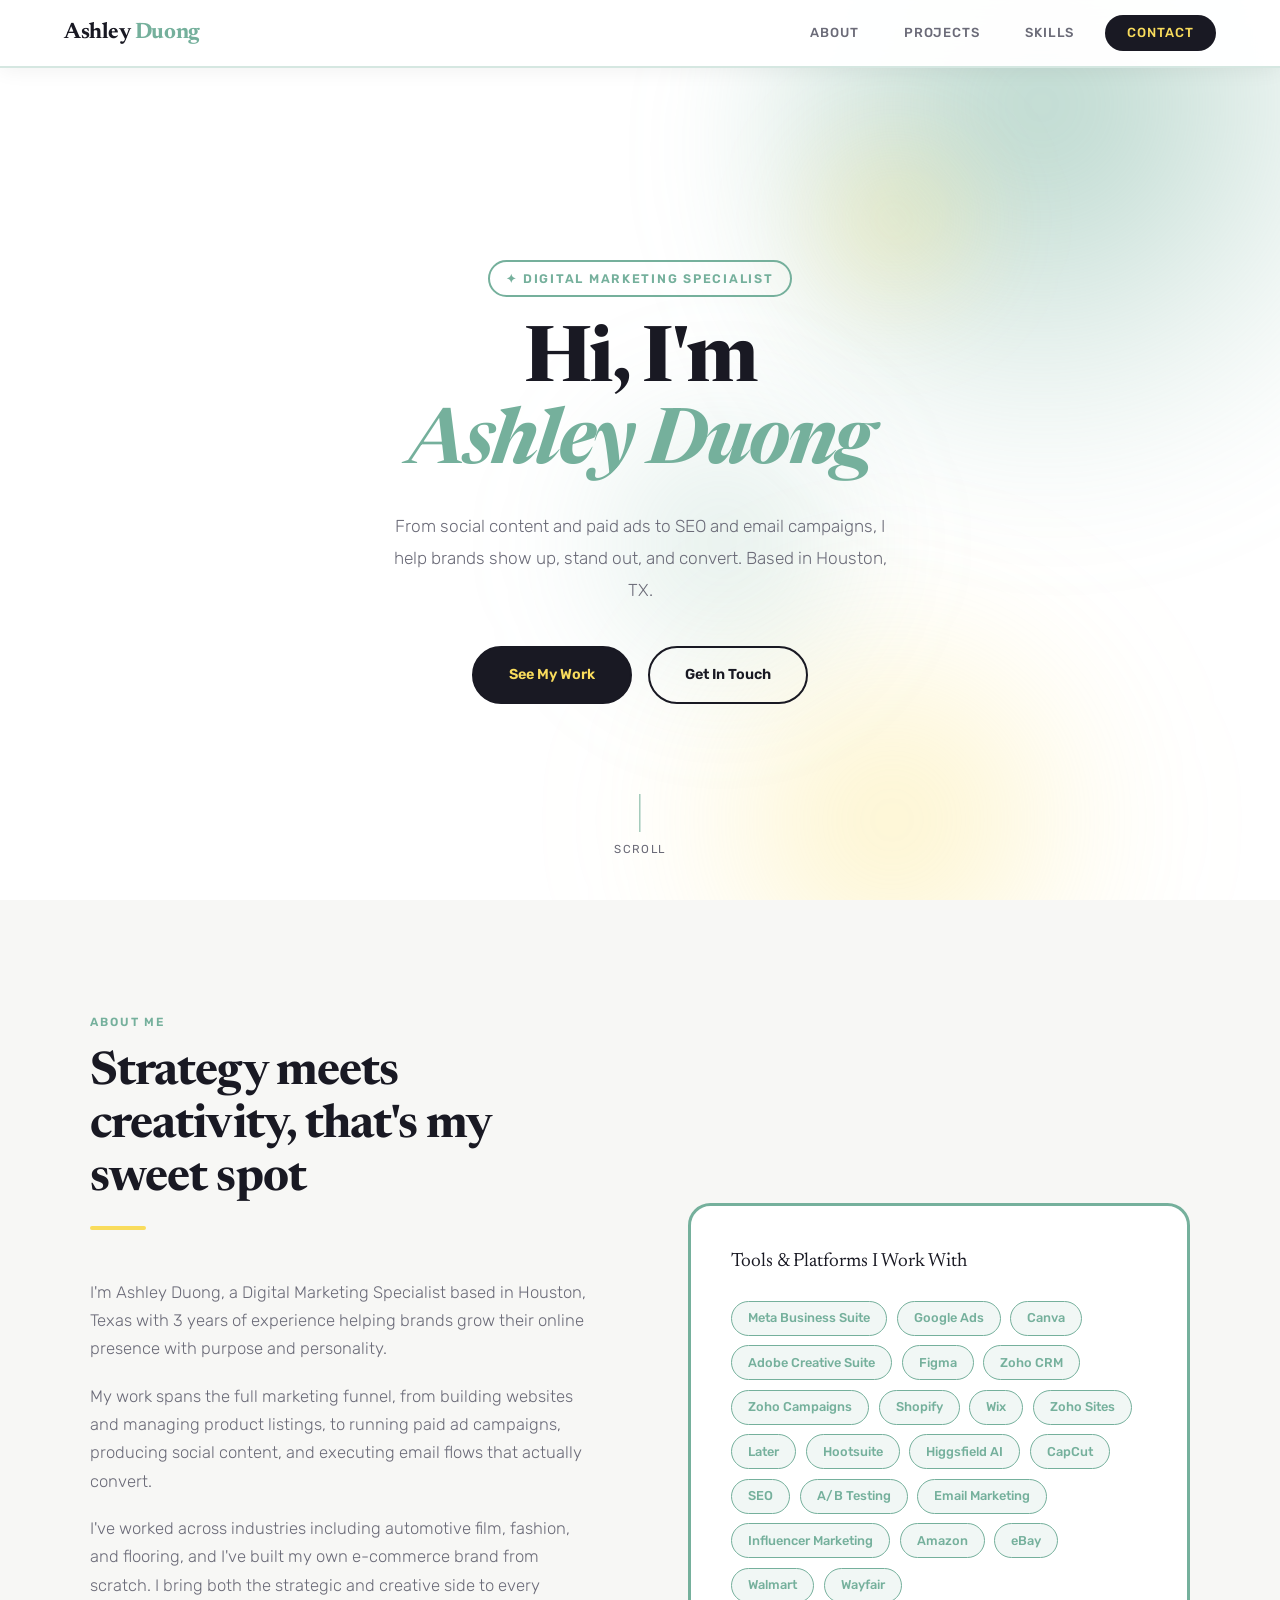
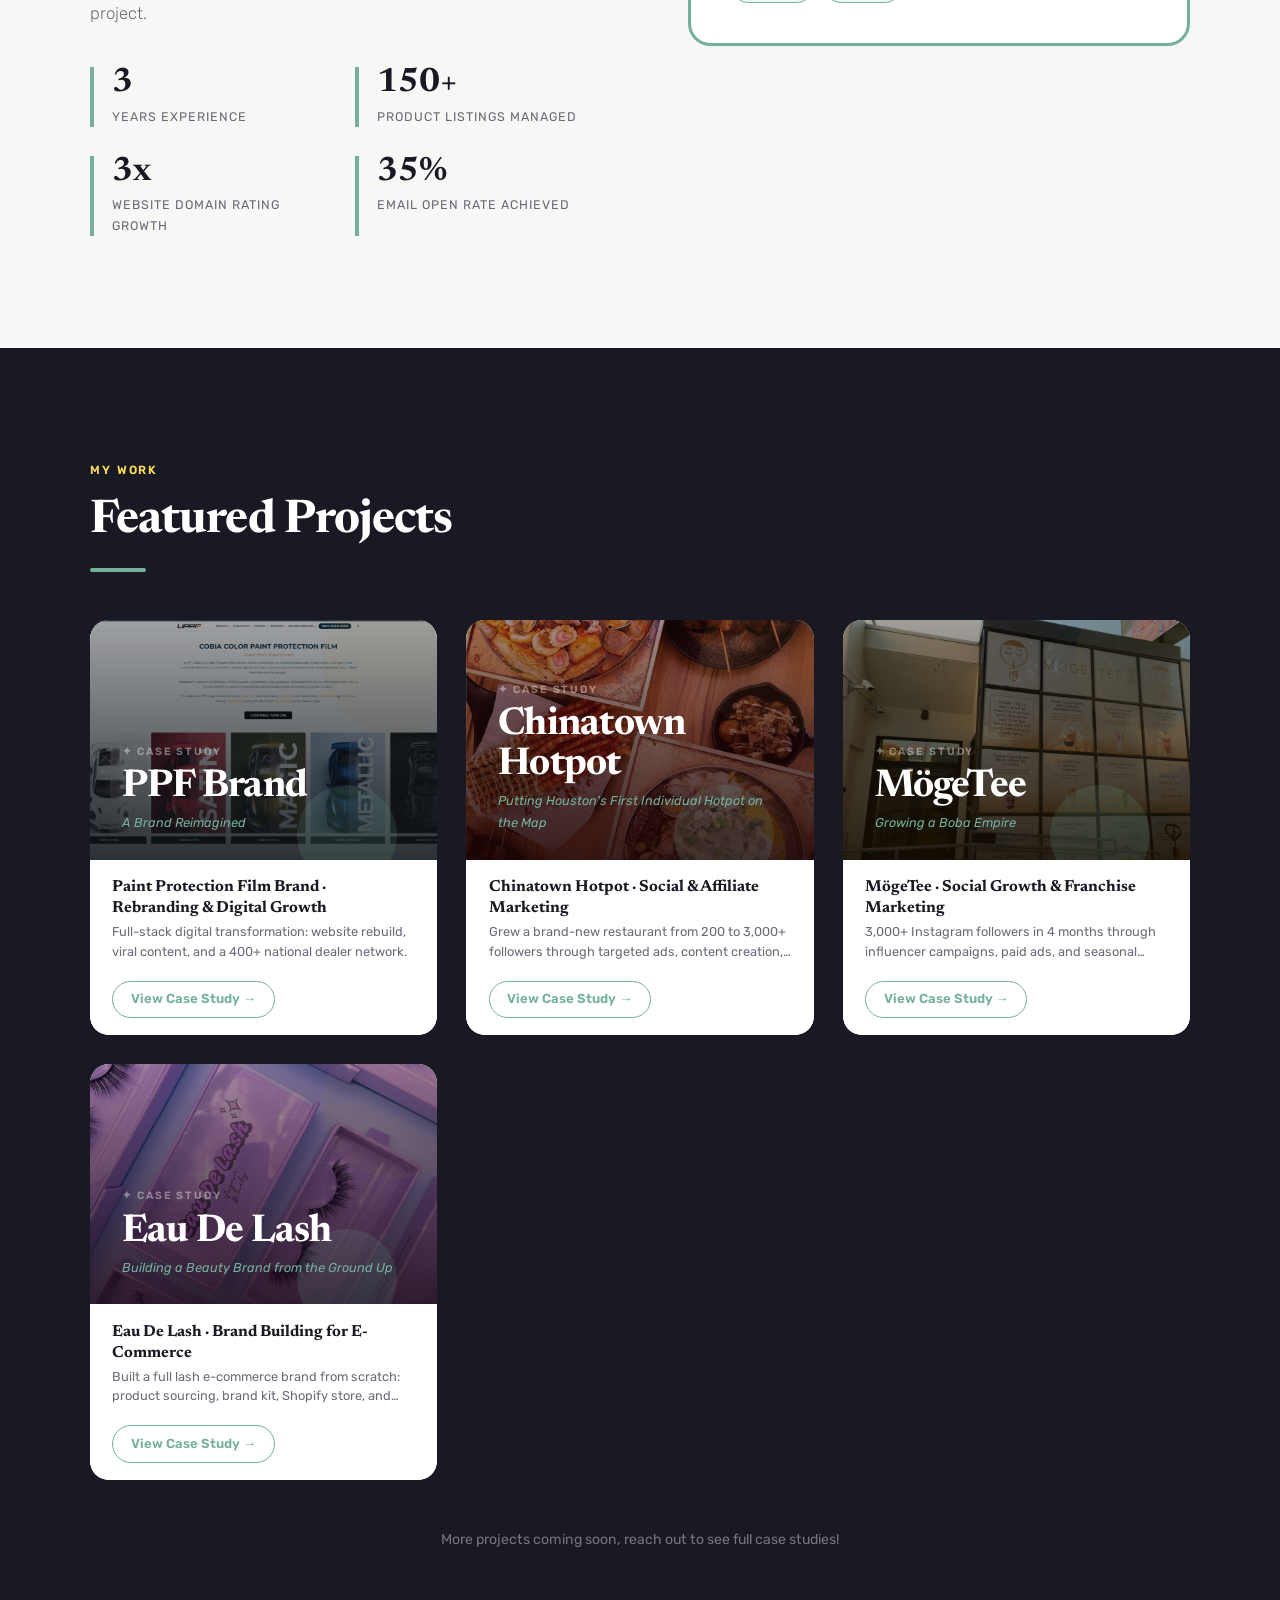
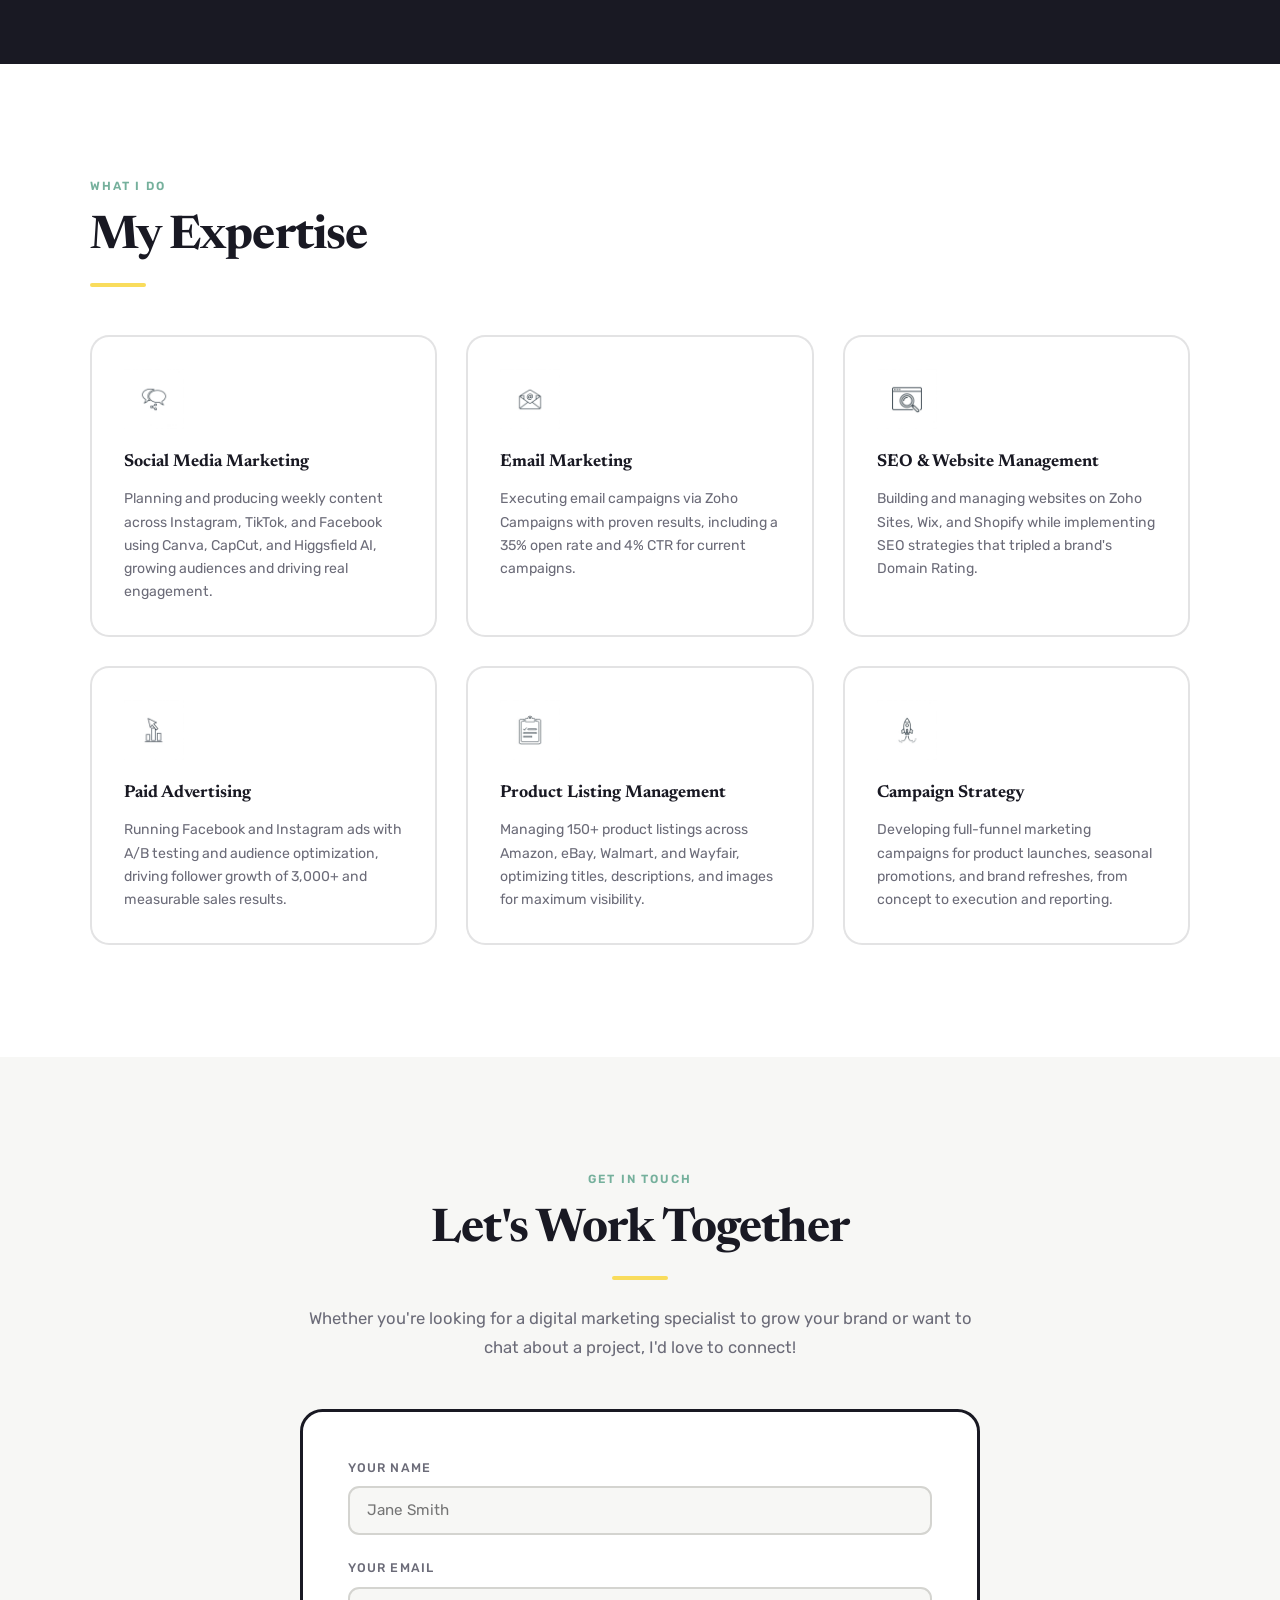
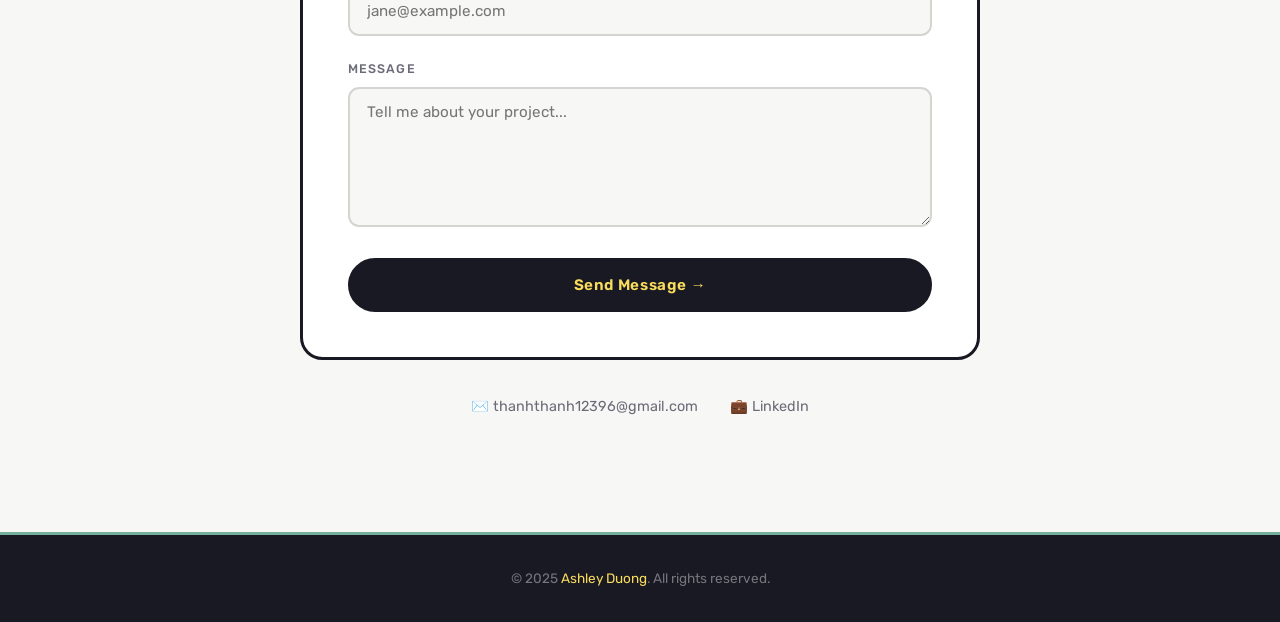
==== commit 5d9d449a: "Add skill icons to My Expertise section Generated 6 dark navy outlined icons via Atlas Cloud AI (Nan" ====
--- a/index.html
+++ b/index.html
@@ -453,6 +453,20 @@
     }
 
     .skill-icon { font-size: 2rem; margin-bottom: 1rem; }
+
+    .skill-icon-img {
+      width: 60px;
+      height: 60px;
+      object-fit: contain;
+      margin-bottom: 1.2rem;
+      display: block;
+      opacity: 0.88;
+      transition: opacity 0.3s ease, transform 0.3s ease;
+    }
+    .skill-card:hover .skill-icon-img {
+      opacity: 1;
+      transform: scale(1.08) translateY(-2px);
+    }
 
     .skill-card h3 { font-family: 'Newsreader', serif; font-size: 1.08rem; margin-bottom: 0.6rem; }
 
@@ -944,26 +958,32 @@
       <div class="divider fade-in"></div>
       <div class="skills-grid">
         <div class="skill-card fade-in">
+          <img src="Portolio-images/icon-social-media.png" class="skill-icon-img" alt="Social Media Marketing" />
           <h3>Social Media Marketing</h3>
           <p>Planning and producing weekly content across Instagram, TikTok, and Facebook using Canva, CapCut, and Higgsfield AI, growing audiences and driving real engagement.</p>
         </div>
         <div class="skill-card fade-in">
+          <img src="Portolio-images/icon-email-marketing.png" class="skill-icon-img" alt="Email Marketing" />
           <h3>Email Marketing</h3>
           <p>Executing email campaigns via Zoho Campaigns with proven results, including a 35% open rate and 4% CTR for current campaigns.</p>
         </div>
         <div class="skill-card fade-in">
+          <img src="Portolio-images/icon-seo-website.png" class="skill-icon-img" alt="SEO & Website Management" />
           <h3>SEO & Website Management</h3>
           <p>Building and managing websites on Zoho Sites, Wix, and Shopify while implementing SEO strategies that tripled a brand's Domain Rating.</p>
         </div>
         <div class="skill-card fade-in">
+          <img src="Portolio-images/icon-paid-advertising.png" class="skill-icon-img" alt="Paid Advertising" />
           <h3>Paid Advertising</h3>
           <p>Running Facebook and Instagram ads with A/B testing and audience optimization, driving follower growth of 3,000+ and measurable sales results.</p>
         </div>
         <div class="skill-card fade-in">
+          <img src="Portolio-images/icon-product-listing.png" class="skill-icon-img" alt="Product Listing Management" />
           <h3>Product Listing Management</h3>
           <p>Managing 150+ product listings across Amazon, eBay, Walmart, and Wayfair, optimizing titles, descriptions, and images for maximum visibility.</p>
         </div>
         <div class="skill-card fade-in">
+          <img src="Portolio-images/icon-campaign-strategy.png" class="skill-icon-img" alt="Campaign Strategy" />
           <h3>Campaign Strategy</h3>
           <p>Developing full-funnel marketing campaigns for product launches, seasonal promotions, and brand refreshes, from concept to execution and reporting.</p>
         </div>
